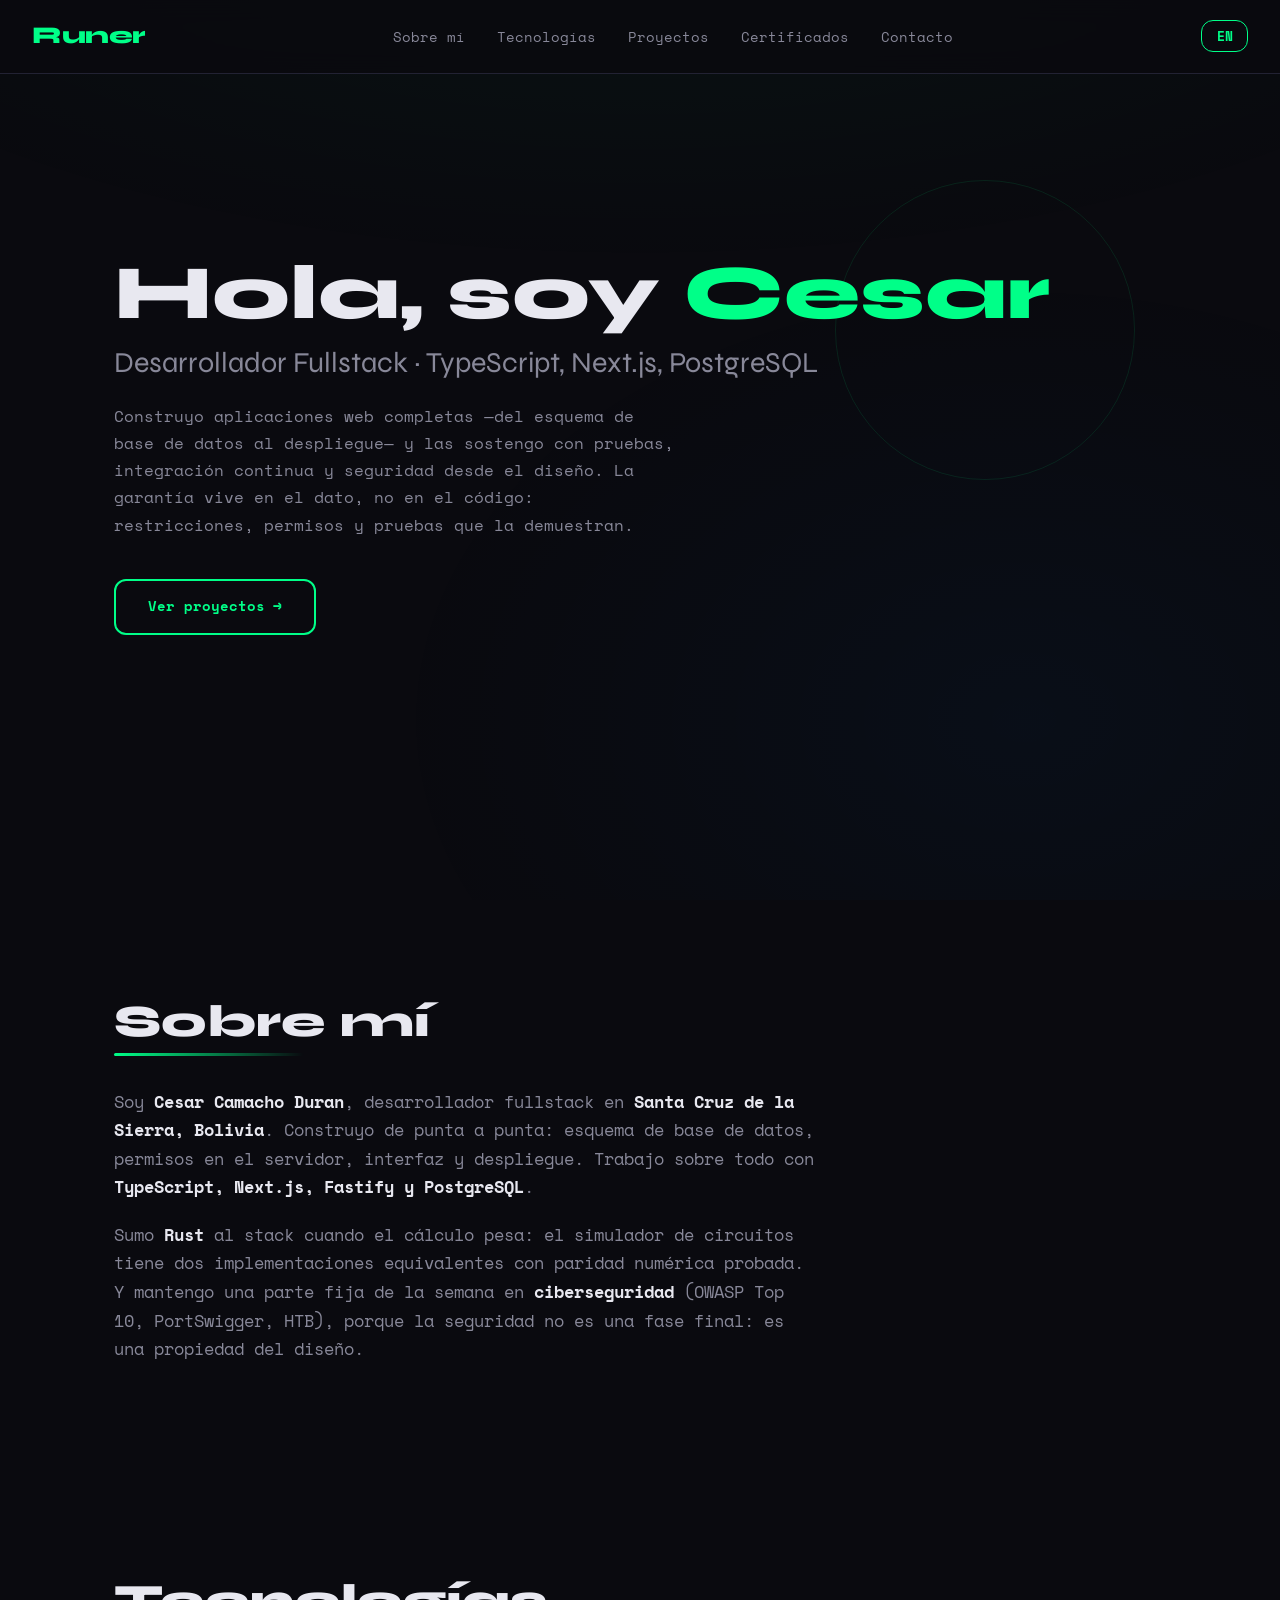
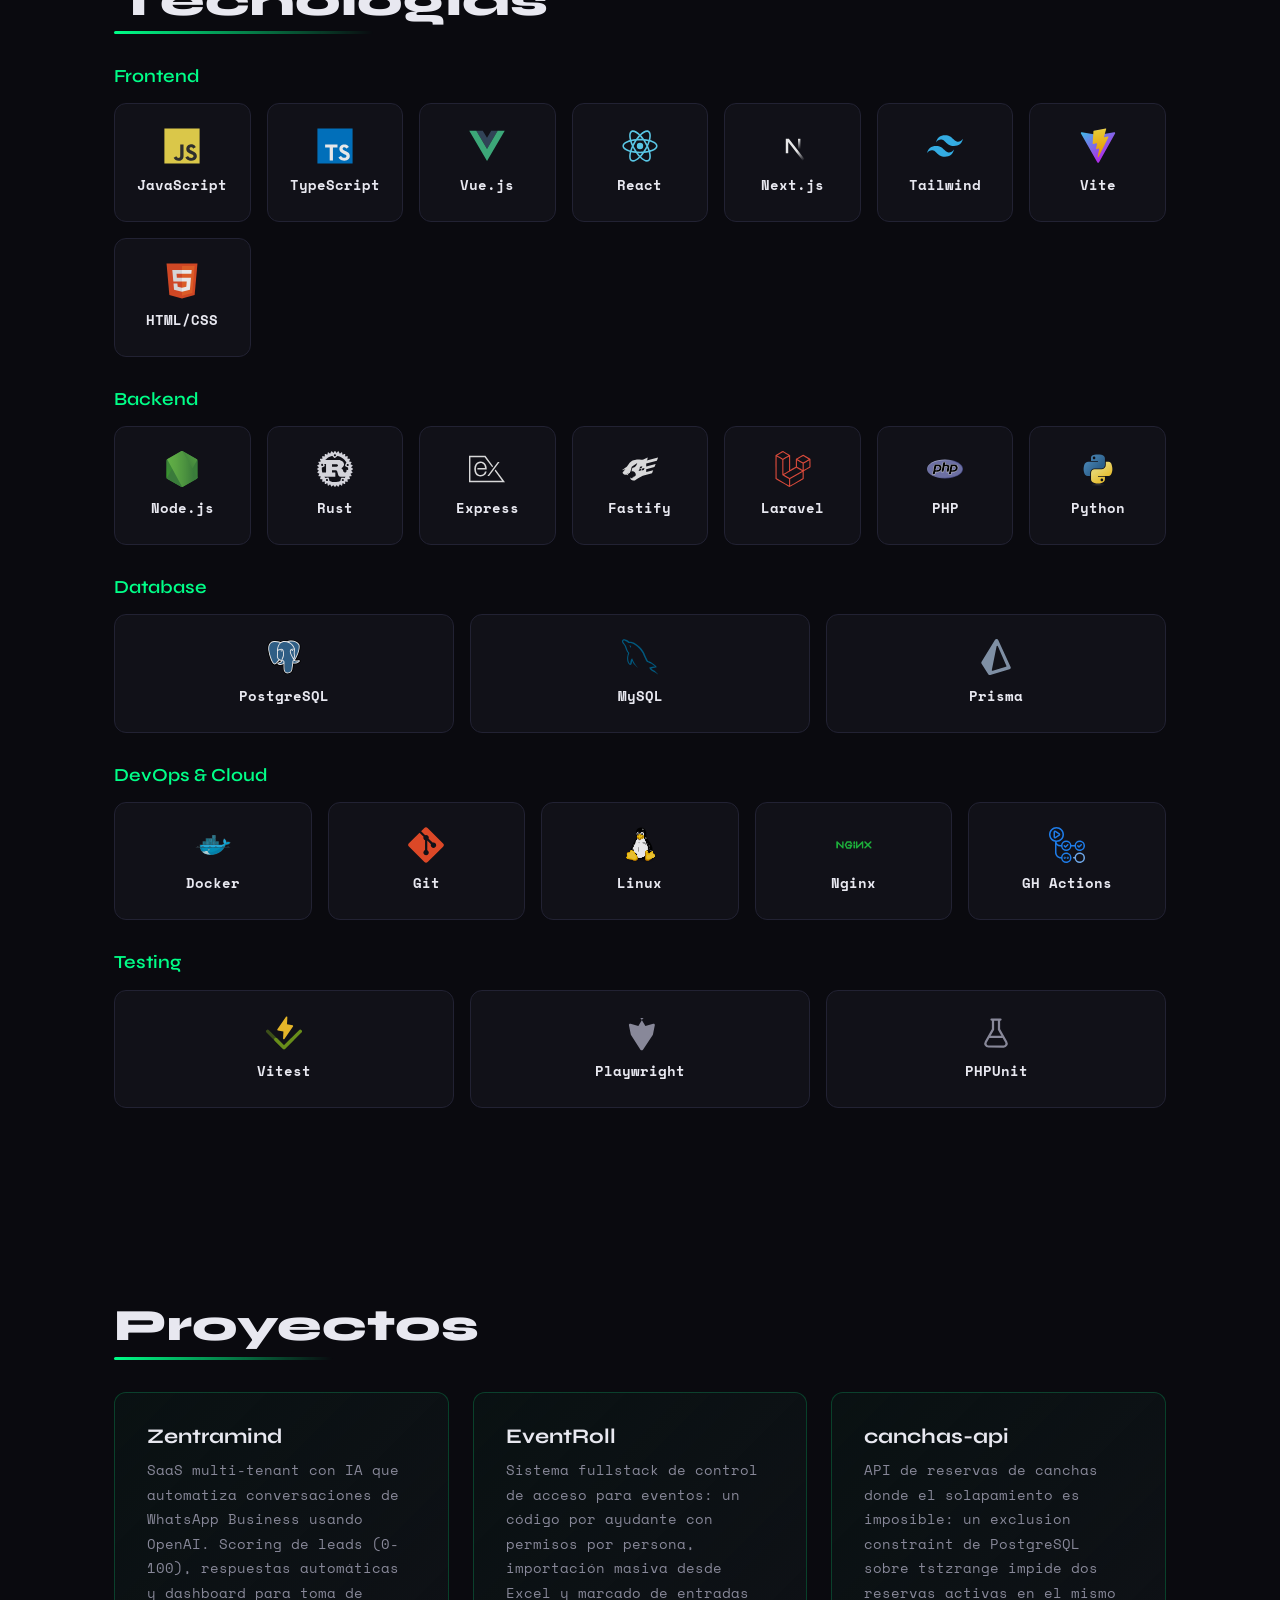
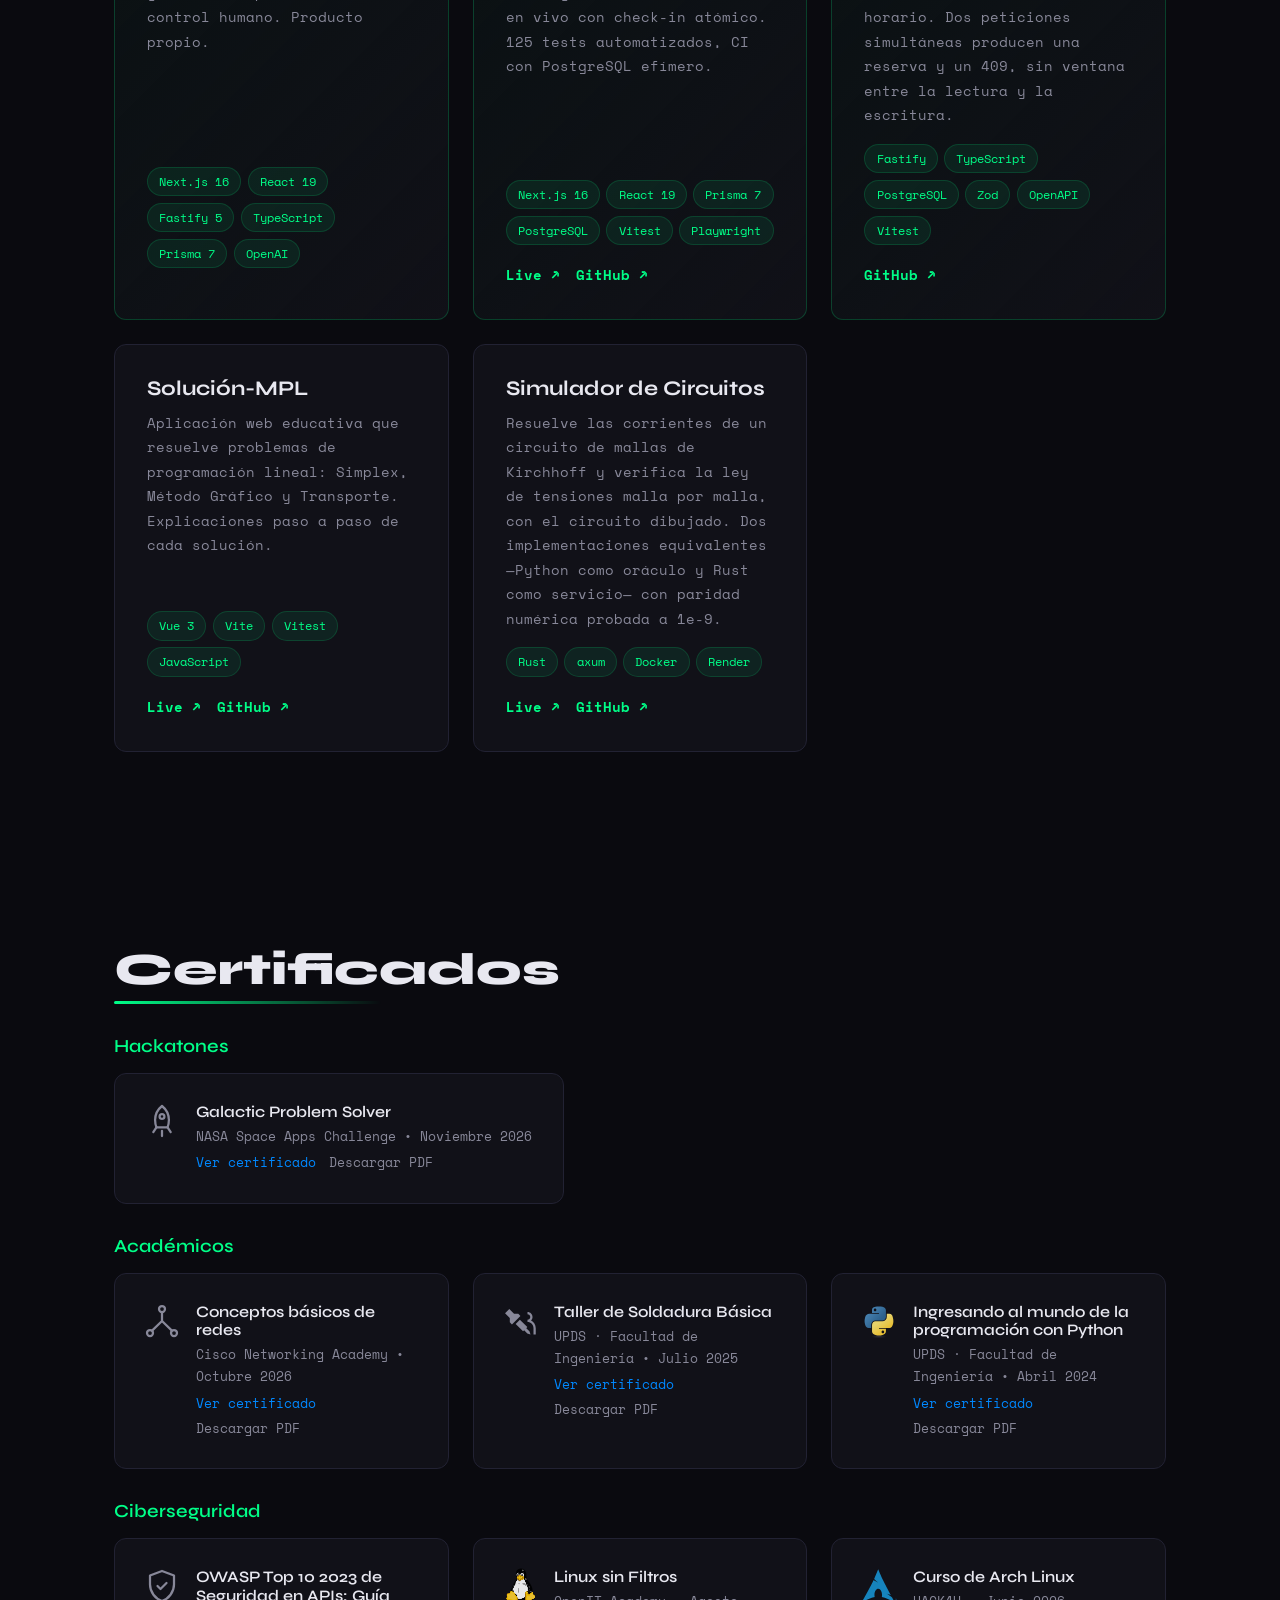
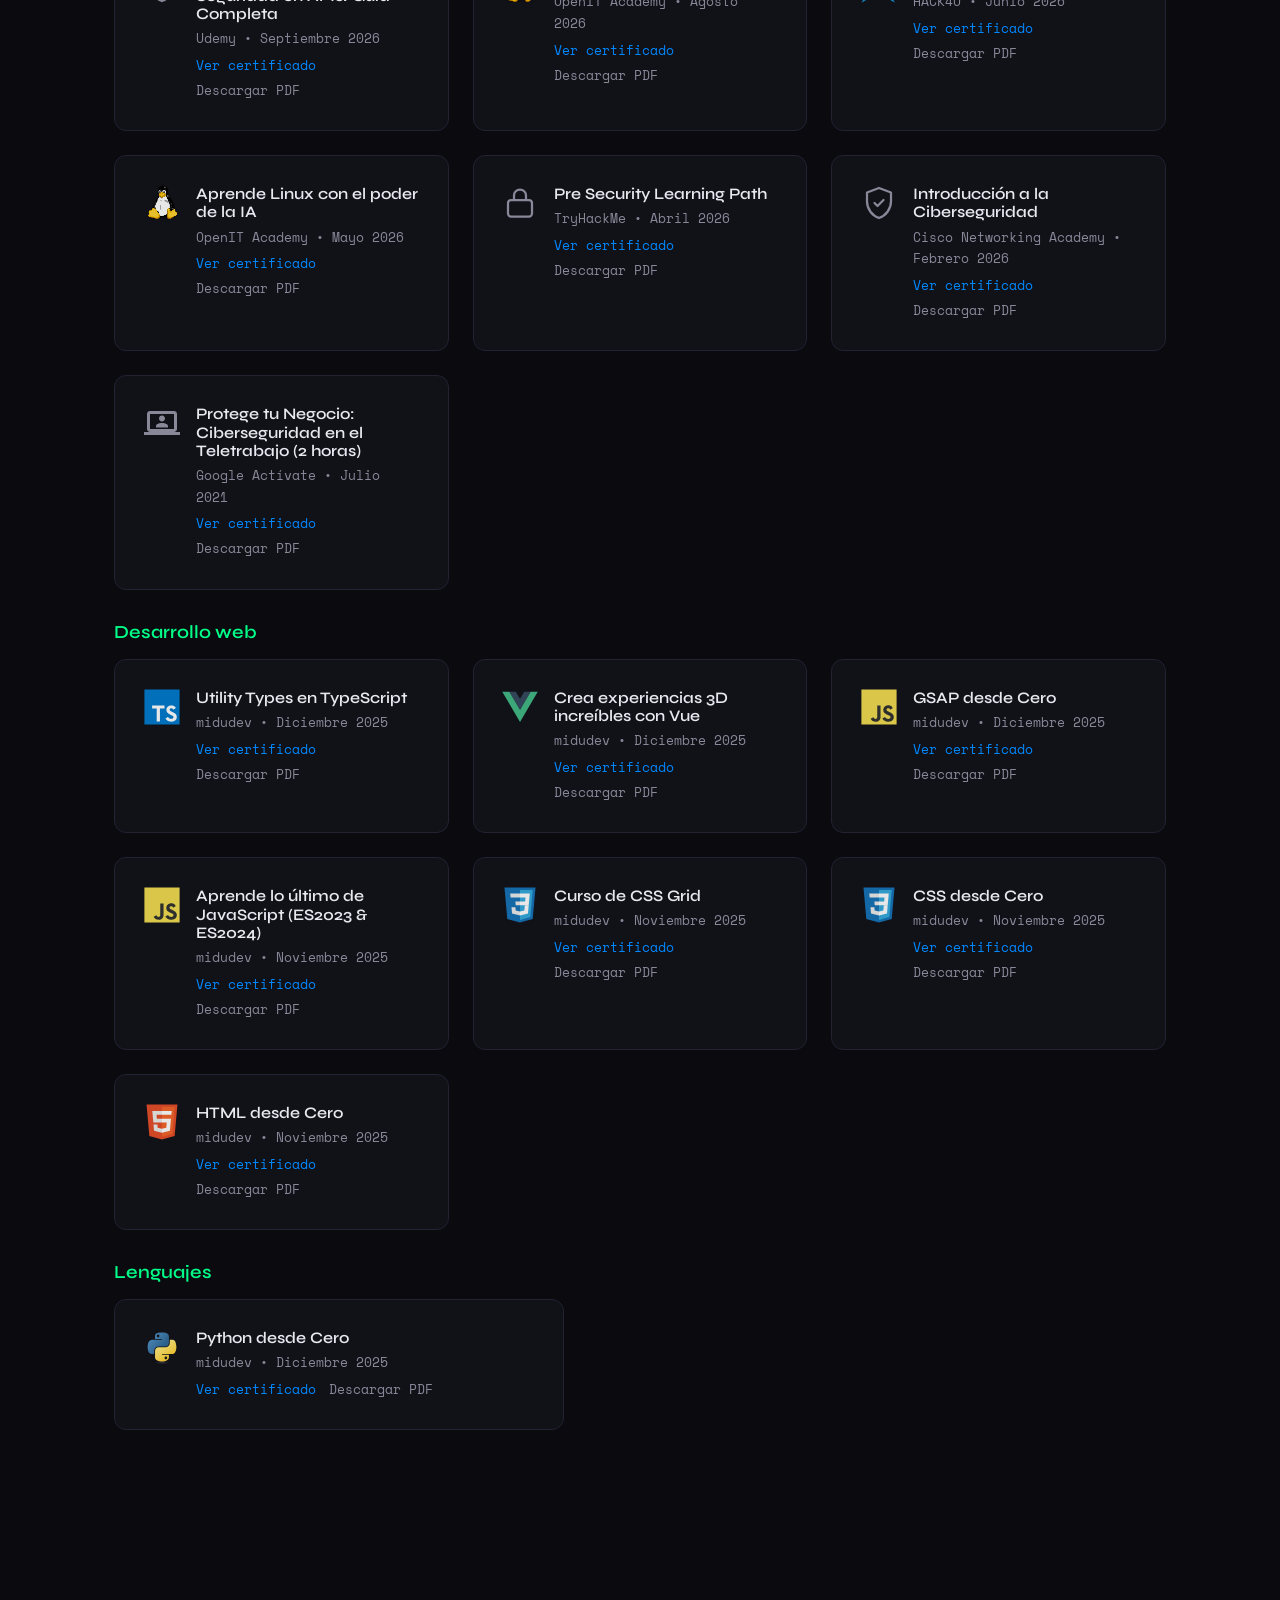
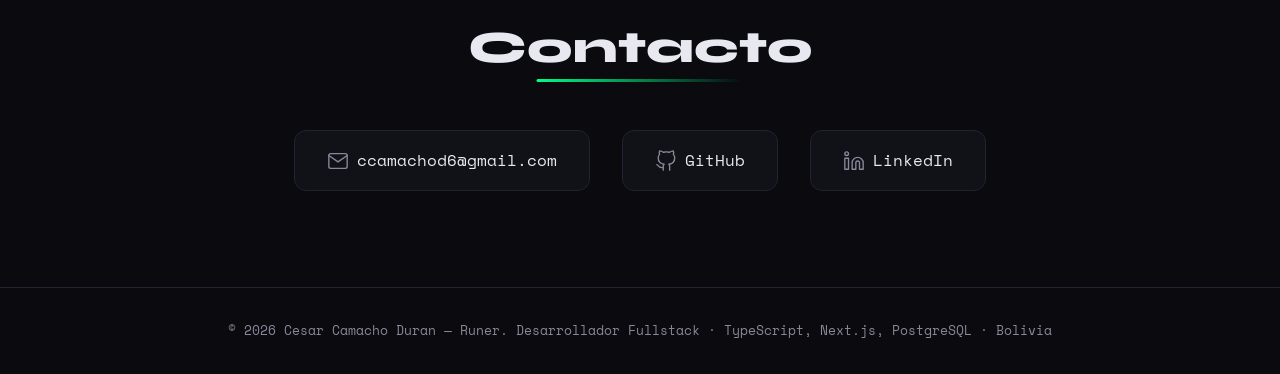
==== index.html @ 5d810c7f "feat(certificates): offer the PDF download next to the image view A recruiter or an application form" ====
<!doctype html>
<html lang="es" class="no-js">
    <head>
        <meta charset="UTF-8" />
        <meta name="viewport" content="width=device-width, initial-scale=1.0" />
        <title data-es="Cesar Camacho Duran | Desarrollador Fullstack" data-en="Cesar Camacho Duran | Fullstack Developer">Cesar Camacho Duran | Desarrollador Fullstack</title>
        <meta name="description" data-es-content="Cesar Camacho Duran (Runer) — desarrollador fullstack en Santa Cruz de la Sierra, Bolivia. TypeScript, Next.js, Fastify y PostgreSQL. Aplicaciones con garantías en la base de datos, pruebas y CI." data-en-content="Cesar Camacho Duran (Runer) — fullstack developer in Santa Cruz de la Sierra, Bolivia. TypeScript, Next.js, Fastify and PostgreSQL. Applications with guarantees in the database, tests and CI." content="Cesar Camacho Duran (Runer) — desarrollador fullstack en Santa Cruz de la Sierra, Bolivia. TypeScript, Next.js, Fastify y PostgreSQL. Aplicaciones con garantías en la base de datos, pruebas y CI." />
        <meta name="color-scheme" content="dark" />
        <!-- Open Graph -->
        <meta property="og:title" data-es-content="Cesar Camacho Duran | Desarrollador Fullstack" data-en-content="Cesar Camacho Duran | Fullstack Developer" content="Cesar Camacho Duran | Desarrollador Fullstack" />
        <meta property="og:description" data-es-content="Desarrollador fullstack en Bolivia. TypeScript, Next.js, Fastify, PostgreSQL. Garantías en la base de datos, pruebas y CI. Aplicaciones que se sostienen en el dato, no en promesas." data-en-content="Fullstack developer in Bolivia. TypeScript, Next.js, Fastify, PostgreSQL. Guarantees in the database, tests and CI. Applications that stand on the data, not on promises." content="Desarrollador fullstack en Bolivia. TypeScript, Next.js, Fastify, PostgreSQL. Garantías en la base de datos, pruebas y CI. Aplicaciones que se sostienen en el dato, no en promesas." />
        <meta property="og:type" content="website" />
        <meta property="og:url" content="https://runer0101.github.io" />
        <meta property="og:site_name" content="Cesar Camacho Duran — Portafolio" />
        <meta property="og:image" content="https://runer0101.github.io/og-image.png" />
        <meta property="og:image:width" content="1200" />
        <meta property="og:image:height" content="630" />
        <meta property="og:image:alt" content="Cesar Camacho Duran — Fullstack Developer, TypeScript, Next.js, PostgreSQL" />
        <meta property="og:locale" content="es_BO" />
        <meta property="og:locale:alternate" content="en_US" />
        <!-- Twitter -->
        <meta name="twitter:card" content="summary_large_image" />
        <meta name="twitter:image" content="https://runer0101.github.io/og-image.png" />
        <meta name="twitter:image:alt" content="Cesar Camacho Duran — Fullstack Developer" />
        <meta name="twitter:title" data-es-content="Cesar Camacho Duran | Desarrollador Fullstack" data-en-content="Cesar Camacho Duran | Fullstack Developer" content="Cesar Camacho Duran | Desarrollador Fullstack" />
        <meta name="twitter:description" data-es-content="Desarrollador fullstack en Bolivia. TypeScript, Next.js, Fastify, PostgreSQL. Garantías en la base de datos, pruebas y CI." data-en-content="Fullstack developer in Bolivia. TypeScript, Next.js, Fastify, PostgreSQL. Guarantees in the database, tests and CI." content="Desarrollador fullstack en Bolivia. TypeScript, Next.js, Fastify, PostgreSQL. Garantías en la base de datos, pruebas y CI." />
        <!-- Canonical -->
        <link rel="canonical" href="https://runer0101.github.io" />
        <script type="application/ld+json">
            {
                "@context": "https://schema.org",
                "@type": "Person",
                "name": "Cesar Camacho Duran",
                "alternateName": "Runer",
                "url": "https://runer0101.github.io",
                "image": "https://runer0101.github.io/og-image.png",
                "jobTitle": "Fullstack Developer",
                "email": "mailto:ccamachod6@gmail.com",
                "address": {
                    "@type": "PostalAddress",
                    "addressLocality": "Santa Cruz de la Sierra",
                    "addressCountry": "BO"
                },
                "knowsAbout": ["TypeScript", "Next.js", "Fastify", "PostgreSQL", "Rust"],
                "sameAs": [
                    "https://github.com/runer0101",
                    "https://www.linkedin.com/in/cesar-camacho-duran-305579362/"
                ]
            }
        </script>
        <!-- Favicon -->
        <link rel="icon" href="data:image/svg+xml,<svg xmlns='http://www.w3.org/2000/svg' viewBox='0 0 100 100'><rect width='100' height='100' rx='20' fill='%230a0a0f'/><text x='50' y='72' font-family='system-ui,sans-serif' font-size='70' font-weight='800' fill='%2300ff88' text-anchor='middle'>R</text></svg>" />
        <!-- Preconnect -->
        <link rel="preconnect" href="https://fonts.googleapis.com" />
        <link rel="preconnect" href="https://fonts.gstatic.com" crossorigin />
        <link rel="stylesheet" href="https://fonts.googleapis.com/css2?family=Space+Mono:wght@400;700&family=Syne:wght@400;600;800&display=swap" />
        <link rel="stylesheet" href="css/style.css" />
    </head>
    <body>
        <a href="#hero" class="skip-link" data-es="Saltar al contenido" data-en="Skip to content">Saltar al contenido</a>
        <nav>
            <span class="logo">Runer</span>
            <ul id="navLinks">
                <li><a href="#about" data-section="about" data-es="Sobre mí" data-en="About">Sobre mí</a></li>
                <li><a href="#skills" data-section="skills" data-es="Tecnologías" data-en="Skills">Tecnologías</a></li>
                <li><a href="#projects" data-section="projects" data-es="Proyectos" data-en="Projects">Proyectos</a></li>
                <li><a href="#certificates" data-section="certificates" data-es="Certificados" data-en="Certificates">Certificados</a></li>
                <li><a href="#contact" data-section="contact" data-es="Contacto" data-en="Contact">Contacto</a></li>
            </ul>
            <button id="langBtn" aria-label="Cambiar idioma a inglés">EN</button>
            <button id="menuToggle" aria-label="Abrir menú" aria-expanded="false" aria-controls="navLinks">
                <span></span>
                <span></span>
                <span></span>
            </button>
        </nav>

        <section id="hero" tabindex="-1">
            <h1 data-es='Hola, soy <span class="name">Cesar</span>' data-en='Hi, I&apos;m <span class="name">Cesar</span>'>
                Hola, soy <span class="name">Cesar</span>
            </h1>
            <h2 data-es="Desarrollador Fullstack · TypeScript, Next.js, PostgreSQL" data-en="Fullstack Developer · TypeScript, Next.js, PostgreSQL">
                Desarrollador Fullstack · TypeScript, Next.js, PostgreSQL
            </h2>
            <p class="tagline" data-es="Construyo aplicaciones web completas —del esquema de base de datos al despliegue— y las sostengo con pruebas, integración continua y seguridad desde el diseño. La garantía vive en el dato, no en el código: restricciones, permisos y pruebas que la demuestran." data-en="I build complete web applications —from database schema to deployment— and back them with tests, CI and security by design. The guarantee lives in the data, not in the code: constraints, permissions and the tests that prove them.">
                Construyo aplicaciones web completas —del esquema de base de datos al despliegue— y las sostengo con pruebas, integración continua y seguridad desde el diseño. La garantía vive en el dato, no en el código: restricciones, permisos y pruebas que la demuestran.
            </p>
            <a href="#projects" class="btn" data-es='Ver proyectos <span class="arrow">→</span>' data-en='View projects <span class="arrow">→</span>'>
                Ver proyectos <span class="arrow">→</span>
            </a>
        </section>

        <section id="about" class="reveal">
            <h2 data-es="Sobre mí" data-en="About me">Sobre mí</h2>
            <div class="about-content">
                <p data-es="Soy <strong>Cesar Camacho Duran</strong>, desarrollador fullstack en <strong>Santa Cruz de la Sierra, Bolivia</strong>. Construyo de punta a punta: esquema de base de datos, permisos en el servidor, interfaz y despliegue. Trabajo sobre todo con <strong>TypeScript, Next.js, Fastify y PostgreSQL</strong>." data-en="I'm <strong>Cesar Camacho Duran</strong>, a fullstack developer based in <strong>Santa Cruz de la Sierra, Bolivia</strong>. I build end to end: database schema, server-side permissions, interface and deployment. I work mostly with <strong>TypeScript, Next.js, Fastify and PostgreSQL</strong>.">
                    Soy <strong>Cesar Camacho Duran</strong>, desarrollador fullstack en <strong>Santa Cruz de la Sierra, Bolivia</strong>. Construyo de punta a punta: esquema de base de datos, permisos en el servidor, interfaz y despliegue. Trabajo sobre todo con <strong>TypeScript, Next.js, Fastify y PostgreSQL</strong>.
                </p>
                <p data-es="Sumo <strong>Rust</strong> al stack cuando el cálculo pesa: el simulador de circuitos tiene dos implementaciones equivalentes con paridad numérica probada. Y mantengo una parte fija de la semana en <strong>ciberseguridad</strong> (OWASP Top 10, PortSwigger, HTB), porque la seguridad no es una fase final: es una propiedad del diseño." data-en="I add <strong>Rust</strong> when computation matters: the circuit simulator ships two equivalent implementations with proven numerical parity. And a fixed part of my week goes to <strong>cybersecurity</strong> (OWASP Top 10, PortSwigger, HTB), because security is not a final phase: it is a property of the design.">
                    Sumo <strong>Rust</strong> al stack cuando el cálculo pesa: el simulador de circuitos tiene dos implementaciones equivalentes con paridad numérica probada. Y mantengo una parte fija de la semana en <strong>ciberseguridad</strong> (OWASP Top 10, PortSwigger, HTB), porque la seguridad no es una fase final: es una propiedad del diseño.
                </p>
            </div>
        </section>

        <section id="skills" class="reveal">
            <h2 data-es="Tecnologías" data-en="Technology">Tecnologías</h2>

            <h3 class="certs-category" data-es="Frontend" data-en="Frontend">Frontend</h3>
            <div class="skills-grid reveal-children">
                <div class="skill-card"><div class="skill-icon"><img src="icons/javascript.svg" alt="JS" loading="lazy"></div><div class="skill-name">JavaScript</div></div>
                <div class="skill-card"><div class="skill-icon"><img src="icons/typescript.svg" alt="TS" loading="lazy"></div><div class="skill-name">TypeScript</div></div>
                <div class="skill-card"><div class="skill-icon"><img src="icons/vuejs.svg" alt="Vue" loading="lazy"></div><div class="skill-name">Vue.js</div></div>
                <div class="skill-card"><div class="skill-icon"><img src="icons/react.svg" alt="React" loading="lazy"></div><div class="skill-name">React</div></div>
                <div class="skill-card"><div class="skill-icon"><img src="icons/nextjs.svg" alt="Next" loading="lazy"></div><div class="skill-name">Next.js</div></div>
                <div class="skill-card"><div class="skill-icon"><img src="icons/tailwindcss.svg" alt="TW" loading="lazy"></div><div class="skill-name">Tailwind</div></div>
                <div class="skill-card"><div class="skill-icon"><img src="icons/vitejs.svg" alt="Vite" loading="lazy"></div><div class="skill-name">Vite</div></div>
                <div class="skill-card"><div class="skill-icon"><img src="icons/html5.svg" alt="HTML" loading="lazy"></div><div class="skill-name">HTML/CSS</div></div>
            </div>

            <h3 class="certs-category" data-es="Backend" data-en="Backend">Backend</h3>
            <div class="skills-grid reveal-children">
                <div class="skill-card"><div class="skill-icon"><img src="icons/nodejs.svg" alt="Node" loading="lazy"></div><div class="skill-name">Node.js</div></div>
                <div class="skill-card"><div class="skill-icon"><img src="icons/rust.svg" alt="Rust" loading="lazy"></div><div class="skill-name">Rust</div></div>
                <div class="skill-card"><div class="skill-icon"><img src="icons/express.svg" alt="Express" loading="lazy"></div><div class="skill-name">Express</div></div>
                <div class="skill-card"><div class="skill-icon"><img src="icons/fastify.svg" alt="Fastify" loading="lazy"></div><div class="skill-name">Fastify</div></div>
                <div class="skill-card"><div class="skill-icon"><img src="icons/laravel.svg" alt="Laravel" loading="lazy"></div><div class="skill-name">Laravel</div></div>
                <div class="skill-card"><div class="skill-icon"><img src="icons/php.svg" alt="PHP" loading="lazy"></div><div class="skill-name">PHP</div></div>
                <div class="skill-card"><div class="skill-icon"><img src="icons/python.svg" alt="Python" loading="lazy"></div><div class="skill-name">Python</div></div>
            </div>

            <h3 class="certs-category">Database</h3>
            <div class="skills-grid reveal-children">
                <div class="skill-card"><div class="skill-icon"><img src="icons/postgresql.svg" alt="PG" loading="lazy"></div><div class="skill-name">PostgreSQL</div></div>
                <div class="skill-card"><div class="skill-icon"><img src="icons/mysql.svg" alt="MySQL" loading="lazy"></div><div class="skill-name">MySQL</div></div>
                <div class="skill-card"><div class="skill-icon"><img src="icons/prisma.svg" alt="Prisma" loading="lazy"></div><div class="skill-name">Prisma</div></div>
            </div>

            <h3 class="certs-category">DevOps &amp; Cloud</h3>
            <div class="skills-grid reveal-children">
                <div class="skill-card"><div class="skill-icon"><img src="icons/docker.svg" alt="Docker" loading="lazy"></div><div class="skill-name">Docker</div></div>
                <div class="skill-card"><div class="skill-icon"><img src="icons/git.svg" alt="Git" loading="lazy"></div><div class="skill-name">Git</div></div>
                <div class="skill-card"><div class="skill-icon"><img src="icons/linux.svg" alt="Linux" loading="lazy"></div><div class="skill-name">Linux</div></div>
                <div class="skill-card"><div class="skill-icon"><img src="icons/nginx.svg" alt="Nginx" loading="lazy"></div><div class="skill-name">Nginx</div></div>
                <div class="skill-card"><div class="skill-icon"><img src="icons/githubactions.svg" alt="GHA" loading="lazy"></div><div class="skill-name">GH Actions</div></div>
            </div>

            <h3 class="certs-category">Testing</h3>
            <div class="skills-grid reveal-children">
                <div class="skill-card"><div class="skill-icon"><img src="icons/vitest.svg" alt="Vitest" loading="lazy"></div><div class="skill-name">Vitest</div></div>
                <div class="skill-card"><div class="skill-icon"><svg viewBox="0 0 24 24" fill="currentColor" width="32" height="32"><path d="M11.9 2c.3 0 .6.2.8.5l2.9 4.9 5.2-1.6c.6-.2 1.2.3 1.1.9l-1.3 6.5-6.6 9.9c-.4.6-1.3.6-1.7 0L5.9 13.2 4.6 6.7c-.1-.6.5-1.1 1.1-.9l5.2 1.6 2.9-4.9c.2-.3.5-.5.8-.5z"/></svg></div><div class="skill-name">Playwright</div></div>
                <div class="skill-card"><div class="skill-icon"><svg viewBox="0 0 24 24" fill="none" stroke="currentColor" stroke-width="1.5" stroke-linecap="round" stroke-linejoin="round" width="32" height="32"><path d="M9 3h6M10 3v6.6L5.2 18a2 2 0 0 0 1.7 3h10.2a2 2 0 0 0 1.7-3L14 9.6V3"/><path d="M7.5 14.5h9"/></svg></div><div class="skill-name">PHPUnit</div></div>
            </div>
        </section>

        <section id="projects" class="reveal">
            <h2 data-es="Proyectos" data-en="Projects">Proyectos</h2>
            <div class="projects-grid reveal-children">
                <div class="project-card project-card--featured">
                    <h3>Zentramind</h3>
                    <p class="project-desc" data-es="SaaS multi-tenant con IA que automatiza conversaciones de WhatsApp Business usando OpenAI. Scoring de leads (0-100), respuestas automáticas y dashboard para toma de control humano. Producto propio." data-en="Multi-tenant SaaS with AI that automates WhatsApp Business conversations using OpenAI. Lead scoring (0-100), auto-replies, and dashboard for human takeover. Own product.">
                        SaaS multi-tenant con IA que automatiza conversaciones de WhatsApp Business usando OpenAI. Scoring de leads (0-100), respuestas automáticas y dashboard para toma de control humano. Producto propio.
                    </p>
                    <div class="project-tech">
                        <span>Next.js 16</span>
                        <span>React 19</span>
                        <span>Fastify 5</span>
                        <span>TypeScript</span>
                        <span>Prisma 7</span>
                        <span>OpenAI</span>
                    </div>
                </div>

                <div class="project-card project-card--featured">
                    <h3>EventRoll</h3>
                    <p class="project-desc" data-es="Sistema fullstack de control de acceso para eventos: un código por ayudante con permisos por persona, importación masiva desde Excel y marcado de entradas en vivo con check-in atómico. 125 tests automatizados, CI con PostgreSQL efímero." data-en="Fullstack access-control system for events: one code per helper with per-person permissions, bulk Excel import, and live entry marking with atomic check-in. 125 automated tests, CI against an ephemeral PostgreSQL.">
                        Sistema fullstack de control de acceso para eventos: un código por ayudante con permisos por persona, importación masiva desde Excel y marcado de entradas en vivo con check-in atómico. 125 tests automatizados, CI con PostgreSQL efímero.
                    </p>
                    <div class="project-tech">
                        <span>Next.js 16</span>
                        <span>React 19</span>
                        <span>Prisma 7</span>
                        <span>PostgreSQL</span>
                        <span>Vitest</span>
                        <span>Playwright</span>
                    </div>
                    <div class="project-links">
                        <a href="https://event-roll.vercel.app" target="_blank" class="project-link" rel="noopener">
                            Live ↗
                        </a>
                        <a href="https://github.com/runer0101/EventRoll" target="_blank" class="project-link" rel="noopener">
                            GitHub ↗
                        </a>
                    </div>
                </div>

                <div class="project-card project-card--featured">
                    <h3>canchas-api</h3>
                    <p class="project-desc" data-es="API de reservas de canchas donde el solapamiento es imposible: un exclusion constraint de PostgreSQL sobre tstzrange impide dos reservas activas en el mismo horario. Dos peticiones simultáneas producen una reserva y un 409, sin ventana entre la lectura y la escritura." data-en="Court booking API where double-booking is impossible: a PostgreSQL exclusion constraint over tstzrange forbids two active reservations for the same slot. Two simultaneous requests yield one reservation and a 409, with no window between read and write.">
                        API de reservas de canchas donde el solapamiento es imposible: un exclusion constraint de PostgreSQL sobre tstzrange impide dos reservas activas en el mismo horario. Dos peticiones simultáneas producen una reserva y un 409, sin ventana entre la lectura y la escritura.
                    </p>
                    <div class="project-tech">
                        <span>Fastify</span>
                        <span>TypeScript</span>
                        <span>PostgreSQL</span>
                        <span>Zod</span>
                        <span>OpenAPI</span>
                        <span>Vitest</span>
                    </div>
                    <div class="project-links">
                        <a href="https://github.com/runer0101/canchas-api" target="_blank" class="project-link" rel="noopener">
                            GitHub ↗
                        </a>
                    </div>
                </div>

                <div class="project-card">
                    <h3>Solución-MPL</h3>
                    <p class="project-desc" data-es="Aplicación web educativa que resuelve problemas de programación lineal: Simplex, Método Gráfico y Transporte. Explicaciones paso a paso de cada solución." data-en="Educational web app that solves linear programming problems: Simplex, Graphical Method and Transportation. Step-by-step solution explanations.">
                        Aplicación web educativa que resuelve problemas de programación lineal: Simplex, Método Gráfico y Transporte. Explicaciones paso a paso de cada solución.
                    </p>
                    <div class="project-tech">
                        <span>Vue 3</span>
                        <span>Vite</span>
                        <span>Vitest</span>
                        <span>JavaScript</span>
                    </div>
                    <div class="project-links">
                        <a href="https://runer0101.github.io/Solucion-MPL/" target="_blank" class="project-link" rel="noopener">
                            Live ↗
                        </a>
                        <a href="https://github.com/runer0101/Solucion-MPL" target="_blank" class="project-link" rel="noopener">
                            GitHub ↗
                        </a>
                    </div>
                </div>

                <div class="project-card">
                    <h3 data-es="Simulador de Circuitos" data-en="Circuit Simulator">Simulador de Circuitos</h3>
                    <p class="project-desc" data-es="Resuelve las corrientes de un circuito de mallas de Kirchhoff y verifica la ley de tensiones malla por malla, con el circuito dibujado. Dos implementaciones equivalentes —Python como oráculo y Rust como servicio— con paridad numérica probada a 1e-9." data-en="Solves the mesh currents of a Kirchhoff circuit and verifies the voltage law mesh by mesh, with the circuit drawn. Two equivalent implementations —Python as oracle and Rust as service— with numerical parity proven to 1e-9.">
                        Resuelve las corrientes de un circuito de mallas de Kirchhoff y verifica la ley de tensiones malla por malla, con el circuito dibujado. Dos implementaciones equivalentes —Python como oráculo y Rust como servicio— con paridad numérica probada a 1e-9.
                    </p>
                    <div class="project-tech">
                        <span>Rust</span>
                        <span>axum</span>
                        <span>Docker</span>
                        <span>Render</span>
                    </div>
                    <div class="project-links">
                        <a href="https://simulador-circuitos-malla.onrender.com" target="_blank" class="project-link" rel="noopener">
                            Live ↗
                        </a>
                        <a href="https://github.com/runer0101/simulador-circuitos-malla" target="_blank" class="project-link" rel="noopener">
                            GitHub ↗
                        </a>
                    </div>
                </div>
            </div>
        </section>

        <section id="certificates" class="reveal">
            <h2 data-es="Certificados" data-en="Certificates">Certificados</h2>

            <h3 class="certs-category" data-es="Hackatones" data-en="Hackathons">Hackatones</h3>
            <div class="certificates-grid reveal-children">
                <div class="certificate-card">
                    <div class="cert-icon"><svg viewBox="0 0 24 24" fill="none" stroke="currentColor" stroke-width="1.5" stroke-linecap="round" stroke-linejoin="round" width="36" height="36"><path d="M12 2c3 2.4 4.6 5.9 4.6 9.4 0 1.7-.3 3.3-.9 4.8H8.3c-.6-1.5-.9-3.1-.9-4.8C7.4 7.9 9 4.4 12 2z"/><circle cx="12" cy="9" r="1.6"/><path d="M8.3 16.2L6.2 19.4M15.7 16.2l2.1 3.2M12 18.5V22"/></svg></div>
                    <div class="cert-info">
                        <h4>Galactic Problem Solver</h4>
                        <p data-es="NASA Space Apps Challenge • Noviembre 2026" data-en="NASA Space Apps Challenge • November 2026">NASA Space Apps Challenge • Noviembre 2026</p>
                        <div class="cert-actions">
                            <a class="cert-link" href="certificates/nasa-space-apps-challenge-2026.png" target="_blank" rel="noopener" data-es="Ver certificado" data-en="View certificate">Ver certificado</a>
                            <a class="cert-link cert-link--pdf" href="certificates/nasa-space-apps-challenge-2026.pdf" download data-es="Descargar PDF" data-en="Download PDF">Descargar PDF</a>
                        </div>
                    </div>
                </div>
            </div>

            <h3 class="certs-category" data-es="Académicos" data-en="Academic">Académicos</h3>
            <div class="certificates-grid reveal-children">
                <div class="certificate-card">
                    <div class="cert-icon"><svg viewBox="0 0 24 24" fill="none" stroke="currentColor" stroke-width="1.5" stroke-linecap="round" stroke-linejoin="round" width="36" height="36"><circle cx="12" cy="4" r="2"/><circle cx="4" cy="20" r="2"/><circle cx="20" cy="20" r="2"/><path d="M12 6v6M12 12l-6.6 6.4M12 12l6.6 6.4"/></svg></div>
                    <div class="cert-info">
                        <h4 data-es="Conceptos básicos de redes" data-en="Networking Basics">Conceptos básicos de redes</h4>
                        <p data-es="Cisco Networking Academy • Octubre 2026" data-en="Cisco Networking Academy • October 2026">Cisco Networking Academy • Octubre 2026</p>
                        <div class="cert-actions">
                            <a class="cert-link" href="certificates/conceptos-basicos-redes-cisco.png" target="_blank" rel="noopener" data-es="Ver certificado" data-en="View certificate">Ver certificado</a>
                            <a class="cert-link cert-link--pdf" href="certificates/conceptos-basicos-redes-cisco.pdf" download data-es="Descargar PDF" data-en="Download PDF">Descargar PDF</a>
                        </div>
                    </div>
                </div>
                <div class="certificate-card">
                    <div class="cert-icon"><svg viewBox="0 0 24 24" fill="currentColor" width="36" height="36"><path d="M4.86 4.03L2.03 6.86L5.21 10.04V12.87L6.63 14.28L12.28 8.63L10.87 7.21H8.04L4.86 4.03M17 6V7.5C18 7.5 18.85 8.33 18.85 9.35C18.85 10.37 18 11.2 17 11.2V12.7C19.24 12.7 21 14.53 21 16.77V21H22.5V16.76C22.5 14.54 21.22 12.62 19.35 11.73C19.97 11.12 20.35 10.28 20.35 9.35C20.35 7.5 18.85 6 17 6M11.93 11.1L9.1 13.93L14.05 18.88L14.76 18.17L16.88 20.29L19 21L18.29 18.88L16.17 16.76L16.88 16.05L11.93 11.1Z"/></svg></div>
                    <div class="cert-info">
                        <h4 data-es="Taller de Soldadura Básica" data-en="Basic Welding Workshop">Taller de Soldadura Básica</h4>
                        <p data-es="UPDS · Facultad de Ingeniería • Julio 2025" data-en="UPDS · School of Engineering • July 2025">UPDS · Facultad de Ingeniería • Julio 2025</p>
                        <div class="cert-actions">
                            <a class="cert-link" href="certificates/soldadura-basica-upds.png" target="_blank" rel="noopener" data-es="Ver certificado" data-en="View certificate">Ver certificado</a>
                            <a class="cert-link cert-link--pdf" href="certificates/soldadura-basica-upds.pdf" download data-es="Descargar PDF" data-en="Download PDF">Descargar PDF</a>
                        </div>
                    </div>
                </div>
                <div class="certificate-card">
                    <div class="cert-icon"><img src="icons/python.svg" alt="Python" loading="lazy" width="36" height="36"></div>
                    <div class="cert-info">
                        <h4 data-es="Ingresando al mundo de la programación con Python" data-en="Entering the World of Python Programming">Ingresando al mundo de la programación con Python</h4>
                        <p data-es="UPDS · Facultad de Ingeniería • Abril 2024" data-en="UPDS · School of Engineering • April 2024">UPDS · Facultad de Ingeniería • Abril 2024</p>
                        <div class="cert-actions">
                            <a class="cert-link" href="certificates/programacion-python-upds.png" target="_blank" rel="noopener" data-es="Ver certificado" data-en="View certificate">Ver certificado</a>
                            <a class="cert-link cert-link--pdf" href="certificates/programacion-python-upds.pdf" download data-es="Descargar PDF" data-en="Download PDF">Descargar PDF</a>
                        </div>
                    </div>
                </div>
            </div>

            <h3 class="certs-category" data-es="Ciberseguridad" data-en="Cybersecurity">Ciberseguridad</h3>
            <div class="certificates-grid reveal-children">
                <div class="certificate-card">
                    <div class="cert-icon"><svg viewBox="0 0 24 24" fill="none" stroke="currentColor" stroke-width="1.5" stroke-linecap="round" stroke-linejoin="round" width="36" height="36"><path d="M12 2L4 5v6c0 5 3.5 9.5 8 11 4.5-1.5 8-6 8-11V5l-8-3z"/><path d="M9 12l2 2 4-4"/></svg></div>
                    <div class="cert-info">
                        <h4 data-es="OWASP Top 10 2023 de Seguridad en APIs: Guía Completa" data-en="OWASP Top 10 2023 on API Security: Complete Guide">OWASP Top 10 2023 de Seguridad en APIs: Guía Completa</h4>
                        <p data-es="Udemy • Septiembre 2026" data-en="Udemy • September 2026">Udemy • Septiembre 2026</p>
                        <div class="cert-actions">
                            <a class="cert-link" href="certificates/owasp-top-10-apis-udemy.png" target="_blank" rel="noopener" data-es="Ver certificado" data-en="View certificate">Ver certificado</a>
                            <a class="cert-link cert-link--pdf" href="certificates/owasp-top-10-apis-udemy.pdf" download data-es="Descargar PDF" data-en="Download PDF">Descargar PDF</a>
                        </div>
                    </div>
                </div>
                <div class="certificate-card">
                    <div class="cert-icon"><img src="icons/linux.svg" alt="Linux" loading="lazy" width="36" height="36"></div>
                    <div class="cert-info">
                        <h4 data-es="Linux sin Filtros" data-en="Linux Without Filters">Linux sin Filtros</h4>
                        <p data-es="OpenIT Academy • Agosto 2026" data-en="OpenIT Academy • August 2026">OpenIT Academy • Agosto 2026</p>
                        <div class="cert-actions">
                            <a class="cert-link" href="certificates/linux-sin-filtros-openit.png" target="_blank" rel="noopener" data-es="Ver certificado" data-en="View certificate">Ver certificado</a>
                            <a class="cert-link cert-link--pdf" href="certificates/linux-sin-filtros-openit.pdf" download data-es="Descargar PDF" data-en="Download PDF">Descargar PDF</a>
                        </div>
                    </div>
                </div>
                <div class="certificate-card">
                    <div class="cert-icon"><img src="icons/archlinux.svg" alt="Arch Linux" loading="lazy" width="36" height="36"></div>
                    <div class="cert-info">
                        <h4 data-es="Curso de Arch Linux" data-en="Arch Linux Course">Curso de Arch Linux</h4>
                        <p data-es="HACK4U • Junio 2026" data-en="HACK4U • June 2026">HACK4U • Junio 2026</p>
                        <div class="cert-actions">
                            <a class="cert-link" href="certificates/arch-linux-hack4u.jpg" target="_blank" rel="noopener" data-es="Ver certificado" data-en="View certificate">Ver certificado</a>
                            <a class="cert-link cert-link--pdf" href="certificates/arch-linux-hack4u.pdf" download data-es="Descargar PDF" data-en="Download PDF">Descargar PDF</a>
                        </div>
                    </div>
                </div>
                <div class="certificate-card">
                    <div class="cert-icon"><img src="icons/linux.svg" alt="Linux" loading="lazy" width="36" height="36"></div>
                    <div class="cert-info">
                        <h4 data-es="Aprende Linux con el poder de la IA" data-en="Learn Linux with the Power of AI">Aprende Linux con el poder de la IA</h4>
                        <p data-es="OpenIT Academy • Mayo 2026" data-en="OpenIT Academy • May 2026">OpenIT Academy • Mayo 2026</p>
                        <div class="cert-actions">
                            <a class="cert-link" href="certificates/linux-con-ia-openit.png" target="_blank" rel="noopener" data-es="Ver certificado" data-en="View certificate">Ver certificado</a>
                            <a class="cert-link cert-link--pdf" href="certificates/linux-con-ia-openit.pdf" download data-es="Descargar PDF" data-en="Download PDF">Descargar PDF</a>
                        </div>
                    </div>
                </div>
                <div class="certificate-card">
                    <div class="cert-icon"><svg viewBox="0 0 24 24" fill="none" stroke="currentColor" stroke-width="1.5" stroke-linecap="round" stroke-linejoin="round" width="36" height="36"><rect x="4" y="10" width="16" height="11" rx="2"/><path d="M8 10V7a4 4 0 0 1 8 0v3"/></svg></div>
                    <div class="cert-info">
                        <h4>Pre Security Learning Path</h4>
                        <p data-es="TryHackMe • Abril 2026" data-en="TryHackMe • April 2026">TryHackMe • Abril 2026</p>
                        <div class="cert-actions">
                            <a class="cert-link" href="certificates/tryhackme-pre-security.png" target="_blank" rel="noopener" data-es="Ver certificado" data-en="View certificate">Ver certificado</a>
                            <a class="cert-link cert-link--pdf" href="certificates/tryhackme-pre-security.pdf" download data-es="Descargar PDF" data-en="Download PDF">Descargar PDF</a>
                        </div>
                    </div>
                </div>
                <div class="certificate-card">
                    <div class="cert-icon"><svg viewBox="0 0 24 24" fill="none" stroke="currentColor" stroke-width="1.5" stroke-linecap="round" stroke-linejoin="round" width="36" height="36"><path d="M12 2L4 5v6c0 5 3.5 9.5 8 11 4.5-1.5 8-6 8-11V5l-8-3z"/><path d="M9 12l2 2 4-4"/></svg></div>
                    <div class="cert-info">
                        <h4 data-es="Introducción a la Ciberseguridad" data-en="Introduction to Cybersecurity">Introducción a la Ciberseguridad</h4>
                        <p data-es="Cisco Networking Academy • Febrero 2026" data-en="Cisco Networking Academy • February 2026">Cisco Networking Academy • Febrero 2026</p>
                        <div class="cert-actions">
                            <a class="cert-link" href="certificates/introduccion-ciberseguridad-cisco.png" target="_blank" rel="noopener" data-es="Ver certificado" data-en="View certificate">Ver certificado</a>
                            <a class="cert-link cert-link--pdf" href="certificates/introduccion-ciberseguridad-cisco.pdf" download data-es="Descargar PDF" data-en="Download PDF">Descargar PDF</a>
                        </div>
                    </div>
                </div>
                <div class="certificate-card">
                    <div class="cert-icon"><svg viewBox="0 0 24 24" fill="currentColor" width="36" height="36"><path d="M20 4C21.1 4 22 4.89 22 6V16C22 17.11 21.11 18 20 18H24V20H0V18H4C2.9 18 2 17.11 2 16V6C2 4.89 2.89 4 4 4H20M20 6H4V16H20V6M12 12C14.21 12 16 12.9 16 14V15H8V14C8 12.9 9.79 12 12 12M12 7C13.11 7 14 7.9 14 9S13.11 11 12 11 10 10.11 10 9 10.9 7 12 7Z"/></svg></div>
                    <div class="cert-info">
                        <h4 data-es="Protege tu Negocio: Ciberseguridad en el Teletrabajo (2 horas)" data-en="Protect Your Business: Cybersecurity in Teleworking (2 hours)">Protege tu Negocio: Ciberseguridad en el Teletrabajo (2 horas)</h4>
                        <p data-es="Google Actívate • Julio 2021" data-en="Google Actívate • July 2021">Google Actívate • Julio 2021</p>
                        <div class="cert-actions">
                            <a class="cert-link" href="certificates/ciberseguridad-teletrabajo-google.png" target="_blank" rel="noopener" data-es="Ver certificado" data-en="View certificate">Ver certificado</a>
                            <a class="cert-link cert-link--pdf" href="certificates/ciberseguridad-teletrabajo-google.pdf" download data-es="Descargar PDF" data-en="Download PDF">Descargar PDF</a>
                        </div>
                    </div>
                </div>
            </div>

            <h3 class="certs-category" data-es="Desarrollo web" data-en="Web development">Desarrollo web</h3>
            <div class="certificates-grid reveal-children">
                <div class="certificate-card">
                    <div class="cert-icon"><img src="icons/typescript.svg" alt="TypeScript" loading="lazy" width="36" height="36"></div>
                    <div class="cert-info">
                        <h4 data-es="Utility Types en TypeScript" data-en="Utility Types in TypeScript">Utility Types en TypeScript</h4>
                        <p data-es="midudev • Diciembre 2025" data-en="midudev • December 2025">midudev • Diciembre 2025</p>
                        <div class="cert-actions">
                            <a class="cert-link" href="certificates/utility-types-typescript-midudev.png" target="_blank" rel="noopener" data-es="Ver certificado" data-en="View certificate">Ver certificado</a>
                            <a class="cert-link cert-link--pdf" href="certificates/utility-types-typescript-midudev.pdf" download data-es="Descargar PDF" data-en="Download PDF">Descargar PDF</a>
                        </div>
                    </div>
                </div>
                <div class="certificate-card">
                    <div class="cert-icon"><img src="icons/vuejs.svg" alt="Vue.js" loading="lazy" width="36" height="36"></div>
                    <div class="cert-info">
                        <h4 data-es="Crea experiencias 3D increíbles con Vue" data-en="Create Incredible 3D Experiences with Vue">Crea experiencias 3D increíbles con Vue</h4>
                        <p data-es="midudev • Diciembre 2025" data-en="midudev • December 2025">midudev • Diciembre 2025</p>
                        <div class="cert-actions">
                            <a class="cert-link" href="certificates/vue-experiencias-3d-midudev.png" target="_blank" rel="noopener" data-es="Ver certificado" data-en="View certificate">Ver certificado</a>
                            <a class="cert-link cert-link--pdf" href="certificates/vue-experiencias-3d-midudev.pdf" download data-es="Descargar PDF" data-en="Download PDF">Descargar PDF</a>
                        </div>
                    </div>
                </div>
                <div class="certificate-card">
                    <div class="cert-icon"><img src="icons/javascript.svg" alt="JavaScript" loading="lazy" width="36" height="36"></div>
                    <div class="cert-info">
                        <h4 data-es="GSAP desde Cero" data-en="GSAP from Scratch">GSAP desde Cero</h4>
                        <p data-es="midudev • Diciembre 2025" data-en="midudev • December 2025">midudev • Diciembre 2025</p>
                        <div class="cert-actions">
                            <a class="cert-link" href="certificates/gsap-desde-cero-midudev.png" target="_blank" rel="noopener" data-es="Ver certificado" data-en="View certificate">Ver certificado</a>
                            <a class="cert-link cert-link--pdf" href="certificates/gsap-desde-cero-midudev.pdf" download data-es="Descargar PDF" data-en="Download PDF">Descargar PDF</a>
                        </div>
                    </div>
                </div>
                <div class="certificate-card">
                    <div class="cert-icon"><img src="icons/javascript.svg" alt="JavaScript" loading="lazy" width="36" height="36"></div>
                    <div class="cert-info">
                        <h4 data-es="Aprende lo último de JavaScript (ES2023 &amp; ES2024)" data-en="Learn the Latest in JavaScript (ES2023 &amp; ES2024)">Aprende lo último de JavaScript (ES2023 &amp; ES2024)</h4>
                        <p data-es="midudev • Noviembre 2025" data-en="midudev • November 2025">midudev • Noviembre 2025</p>
                        <div class="cert-actions">
                            <a class="cert-link" href="certificates/javascript-es2023-es2024-midudev.png" target="_blank" rel="noopener" data-es="Ver certificado" data-en="View certificate">Ver certificado</a>
                            <a class="cert-link cert-link--pdf" href="certificates/javascript-es2023-es2024-midudev.pdf" download data-es="Descargar PDF" data-en="Download PDF">Descargar PDF</a>
                        </div>
                    </div>
                </div>
                <div class="certificate-card">
                    <div class="cert-icon"><img src="icons/css3.svg" alt="CSS3" loading="lazy" width="36" height="36"></div>
                    <div class="cert-info">
                        <h4 data-es="Curso de CSS Grid" data-en="CSS Grid Course">Curso de CSS Grid</h4>
                        <p data-es="midudev • Noviembre 2025" data-en="midudev • November 2025">midudev • Noviembre 2025</p>
                        <div class="cert-actions">
                            <a class="cert-link" href="certificates/css-grid-midudev.png" target="_blank" rel="noopener" data-es="Ver certificado" data-en="View certificate">Ver certificado</a>
                            <a class="cert-link cert-link--pdf" href="certificates/css-grid-midudev.pdf" download data-es="Descargar PDF" data-en="Download PDF">Descargar PDF</a>
                        </div>
                    </div>
                </div>
                <div class="certificate-card">
                    <div class="cert-icon"><img src="icons/css3.svg" alt="CSS3" loading="lazy" width="36" height="36"></div>
                    <div class="cert-info">
                        <h4 data-es="CSS desde Cero" data-en="CSS from Scratch">CSS desde Cero</h4>
                        <p data-es="midudev • Noviembre 2025" data-en="midudev • November 2025">midudev • Noviembre 2025</p>
                        <div class="cert-actions">
                            <a class="cert-link" href="certificates/css-desde-cero-midudev.png" target="_blank" rel="noopener" data-es="Ver certificado" data-en="View certificate">Ver certificado</a>
                            <a class="cert-link cert-link--pdf" href="certificates/css-desde-cero-midudev.pdf" download data-es="Descargar PDF" data-en="Download PDF">Descargar PDF</a>
                        </div>
                    </div>
                </div>
                <div class="certificate-card">
                    <div class="cert-icon"><img src="icons/html5.svg" alt="HTML5" loading="lazy" width="36" height="36"></div>
                    <div class="cert-info">
                        <h4 data-es="HTML desde Cero" data-en="HTML from Scratch">HTML desde Cero</h4>
                        <p data-es="midudev • Noviembre 2025" data-en="midudev • November 2025">midudev • Noviembre 2025</p>
                        <div class="cert-actions">
                            <a class="cert-link" href="certificates/html-desde-cero-midudev.png" target="_blank" rel="noopener" data-es="Ver certificado" data-en="View certificate">Ver certificado</a>
                            <a class="cert-link cert-link--pdf" href="certificates/html-desde-cero-midudev.pdf" download data-es="Descargar PDF" data-en="Download PDF">Descargar PDF</a>
                        </div>
                    </div>
                </div>
            </div>

            <h3 class="certs-category" data-es="Lenguajes" data-en="Languages">Lenguajes</h3>
            <div class="certificates-grid reveal-children">
                <div class="certificate-card">
                    <div class="cert-icon"><img src="icons/python.svg" alt="Python" loading="lazy" width="36" height="36"></div>
                    <div class="cert-info">
                        <h4 data-es="Python desde Cero" data-en="Python from Scratch">Python desde Cero</h4>
                        <p data-es="midudev • Diciembre 2025" data-en="midudev • December 2025">midudev • Diciembre 2025</p>
                        <div class="cert-actions">
                            <a class="cert-link" href="certificates/python-desde-cero-midudev.png" target="_blank" rel="noopener" data-es="Ver certificado" data-en="View certificate">Ver certificado</a>
                            <a class="cert-link cert-link--pdf" href="certificates/python-desde-cero-midudev.pdf" download data-es="Descargar PDF" data-en="Download PDF">Descargar PDF</a>
                        </div>
                    </div>
                </div>
            </div>
        </section>

        <section id="contact" class="reveal">
            <h2 data-es="Contacto" data-en="Contact">Contacto</h2>
            <div class="contact-links reveal-children">
                <a href="mailto:ccamachod6@gmail.com" class="contact-link">
                    <span class="contact-icon"><svg viewBox="0 0 24 24" fill="none" stroke="currentColor" stroke-width="1.5" stroke-linecap="round" stroke-linejoin="round"><path d="M4 4h16c1.1 0 2 .9 2 2v12c0 1.1-.9 2-2 2H4c-1.1 0-2-.9-2-2V6c0-1.1.9-2 2-2z"/><polyline points="22,6 12,13 2,6"/></svg></span>
                    <span>ccamachod6@gmail.com</span>
                </a>
                <a href="https://github.com/runer0101" target="_blank" class="contact-link" rel="noopener">
                    <span class="contact-icon"><svg viewBox="0 0 24 24" fill="none" stroke="currentColor" stroke-width="1.5" stroke-linecap="round" stroke-linejoin="round"><path d="M9 19c-5 1.5-5-2.5-7-3m14 6v-3.87a3.37 3.37 0 0 0-.94-2.61c3.14-.35 6.44-1.54 6.44-7A5.44 5.44 0 0 0 20 4.77 5.07 5.07 0 0 0 19.91 1S18.73.65 16 2.48a13.38 13.38 0 0 0-7 0C6.27.65 5.09 1 5.09 1A5.07 5.07 0 0 0 5 4.77a5.44 5.44 0 0 0-1.5 3.78c0 5.42 3.3 6.61 6.44 7A3.37 3.37 0 0 0 9 18.13V22"/></svg></span>
                    <span>GitHub</span>
                </a>
                <a href="https://www.linkedin.com/in/cesar-camacho-duran-305579362/" target="_blank" class="contact-link" rel="noopener">
                    <span class="contact-icon"><svg viewBox="0 0 24 24" fill="none" stroke="currentColor" stroke-width="1.5" stroke-linecap="round" stroke-linejoin="round"><path d="M16 8a6 6 0 0 1 6 6v7h-4v-7a2 2 0 0 0-2-2 2 2 0 0 0-2 2v7h-4v-7a6 6 0 0 1 6-6z"/><rect x="2" y="9" width="4" height="12"/><circle cx="4" cy="4" r="2"/></svg></span>
                    <span>LinkedIn</span>
                </a>
            </div>
        </section>

        <footer>
            <p>&copy; <span id="currentYear">2026</span> Cesar Camacho Duran — Runer. <span data-es="Desarrollador Fullstack · TypeScript, Next.js, PostgreSQL · Bolivia" data-en="Fullstack Developer · TypeScript, Next.js, PostgreSQL · Bolivia">Desarrollador Fullstack · TypeScript, Next.js, PostgreSQL · Bolivia</span></p>
        </footer>

        <script>
            document.documentElement.classList.replace("no-js", "js");
        </script>
        <script src="js/main.js"></script>
    </body>
</html>
---- css/style.css ----
:root {
    --bg: #0a0a0f;
    --bg2: #111118;
    --accent: #00ff88;
    --accent2: #0088ff;
    --text: #e8e8f0;
    --text-dim: #888899;
    --border: #222233;
    --radius: 12px;
}

/* ============================================
   RESET & BASE
   ============================================ */
*,
*::before,
*::after {
    margin: 0;
    padding: 0;
    box-sizing: border-box;
}

html {
    scroll-behavior: smooth;
    scroll-padding-top: 80px;
}

body {
    font-family: "Space Mono", monospace;
    background-color: var(--bg);
    color: var(--text);
    line-height: 1.7;
    overflow-x: hidden;
    -webkit-font-smoothing: antialiased;
}

::selection {
    background: var(--accent);
    color: var(--bg);
}

/* Subtle background pattern */
body::before {
    content: "";
    position: fixed;
    inset: 0;
    background:
        radial-gradient(ellipse 80% 50% at 50% -20%, rgba(0, 255, 136, 0.05), transparent),
        radial-gradient(ellipse 50% 50% at 80% 80%, rgba(0, 136, 255, 0.04), transparent);
    pointer-events: none;
    z-index: -1;
}

img {
    max-width: 100%;
    display: block;
}

a {
    color: inherit;
    text-decoration: none;
}

ul {
    list-style: none;
}

/* ============================================
   TYPOGRAPHY
   ============================================ */
h1, h2, h3, h4 {
    font-family: "Syne", sans-serif;
    font-weight: 800;
    line-height: 1.15;
}

h1 {
    font-size: clamp(2.5rem, 6vw, 5rem);
}

h2 {
    font-size: clamp(1.8rem, 4vw, 2.8rem);
    margin-bottom: 2.5rem;
    position: relative;
    display: inline-block;
}

h2::after {
    content: "";
    position: absolute;
    bottom: -8px;
    left: 0;
    width: 60%;
    height: 3px;
    background: linear-gradient(90deg, var(--accent), transparent);
    border-radius: 2px;
}

h3 {
    font-size: 1.3rem;
    font-weight: 600;
}

/* ============================================
   LAYOUT
   ============================================ */
section {
    padding: 6rem 1.5rem;
    max-width: 1100px;
    margin: 0 auto;
}

/* ============================================
   SKIP LINK
   ============================================ */
.skip-link {
    position: absolute;
    top: -100%;
    left: 1rem;
    z-index: 200;
    font-family: "Space Mono", monospace;
    font-size: 0.85rem;
    font-weight: 700;
    background: var(--accent);
    color: var(--bg);
    padding: 0.6rem 1.2rem;
    border-radius: var(--radius);
    transition: top 0.3s ease;
}

.skip-link:focus {
    top: 0.75rem;
}

/* ============================================
   NAVIGATION
   ============================================ */
nav {
    position: fixed;
    top: 0;
    left: 0;
    right: 0;
    z-index: 100;
    display: flex;
    align-items: center;
    justify-content: space-between;
    padding: 1rem 2rem;
    background: rgba(10, 10, 15, 0.85);
    backdrop-filter: blur(12px);
    -webkit-backdrop-filter: blur(12px);
    border-bottom: 1px solid var(--border);
    transition: all 0.3s ease;
}

nav.scrolled {
    padding: 0.6rem 2rem;
    background: rgba(10, 10, 15, 0.95);
    box-shadow: 0 4px 30px rgba(0, 0, 0, 0.5);
}

.logo {
    font-family: "Syne", sans-serif;
    font-size: 1.5rem;
    font-weight: 800;
    color: var(--accent);
    letter-spacing: -0.5px;
}

nav ul {
    display: flex;
    gap: 2rem;
}

nav ul a {
    font-size: 0.85rem;
    color: var(--text-dim);
    transition: color 0.25s;
    position: relative;
    padding: 0.3rem 0;
}

nav ul a::after {
    content: "";
    position: absolute;
    bottom: 0;
    left: 0;
    width: 0;
    height: 2px;
    background: var(--accent);
    transition: width 0.25s ease;
}

nav ul a:hover,
nav ul a.active {
    color: var(--text);
}

nav ul a:hover::after,
nav ul a.active::after {
    width: 100%;
}

/* Language button */
#langBtn {
    font-family: "Space Mono", monospace;
    font-size: 0.8rem;
    font-weight: 700;
    background: transparent;
    color: var(--accent);
    border: 1px solid var(--accent);
    padding: 0.35rem 0.9rem;
    border-radius: var(--radius);
    cursor: pointer;
    transition: all 0.25s;
}

#langBtn:hover {
    background: var(--accent);
    color: var(--bg);
}

/* Hamburger */
#menuToggle {
    display: none;
    flex-direction: column;
    gap: 5px;
    background: none;
    border: none;
    cursor: pointer;
    padding: 4px;
    z-index: 101;
}

#menuToggle span {
    display: block;
    width: 24px;
    height: 2px;
    background: var(--text);
    border-radius: 2px;
    transition: all 0.3s ease;
}

#menuToggle.open span:nth-child(1) {
    transform: rotate(45deg) translate(5px, 5px);
}
#menuToggle.open span:nth-child(2) {
    opacity: 0;
}
#menuToggle.open span:nth-child(3) {
    transform: rotate(-45deg) translate(5px, -5px);
}

/* ============================================
   HERO
   ============================================ */
#hero {
    position: relative;
    min-height: 100vh;
    display: flex;
    flex-direction: column;
    justify-content: center;
    align-items: flex-start;
    padding-top: 5rem;
}

#hero h1 {
    margin-bottom: 0.5rem;
}

#hero .name {
    color: var(--accent);
}

#hero h2 {
    font-size: clamp(1.3rem, 3vw, 1.8rem);
    font-weight: 400;
    color: var(--text-dim);
    margin-bottom: 1.5rem;
}

#hero h2::after {
    display: none;
}

#hero .tagline {
    font-size: 1rem;
    color: var(--text-dim);
    max-width: 560px;
    margin-bottom: 2.5rem;
}

/* CTA Button */
.btn {
    font-family: "Space Mono", monospace;
    font-size: 0.9rem;
    font-weight: 700;
    display: inline-flex;
    align-items: center;
    gap: 0.5rem;
    padding: 0.85rem 2rem;
    border: 2px solid var(--accent);
    color: var(--accent);
    border-radius: var(--radius);
    transition: all 0.3s ease;
    position: relative;
    overflow: hidden;
    cursor: pointer;
    background: transparent;
}

.btn::before {
    content: "";
    position: absolute;
    inset: 0;
    background: var(--accent);
    transform: scaleX(0);
    transform-origin: left;
    transition: transform 0.3s ease;
    z-index: -1;
}

.btn:hover {
    color: var(--bg);
}

.btn:hover::before {
    transform: scaleX(1);
}

.btn .arrow {
    display: inline-block;
    transition: transform 0.3s ease;
}

.btn:hover .arrow {
    transform: translateX(4px);
}

/* Hero decorative element */
#hero::after {
    content: "";
    position: absolute;
    top: 20%;
    right: 5%;
    width: 300px;
    height: 300px;
    border: 1px solid rgba(0, 255, 136, 0.1);
    border-radius: 50%;
    pointer-events: none;
}

/* ============================================
   ABOUT
   ============================================ */
#about {
    position: relative;
}

#about .about-content {
    max-width: 700px;
}

#about p {
    font-size: 1.05rem;
    color: var(--text-dim);
    margin-bottom: 1.2rem;
}

#about p strong {
    color: var(--text);
    font-weight: 700;
}

/* ============================================
   SKILLS
   ============================================ */
#skills .skills-grid {
    display: grid;
    grid-template-columns: repeat(auto-fit, minmax(130px, 1fr));
    gap: 1rem;
}

.skill-card {
    background: var(--bg2);
    border: 1px solid var(--border);
    border-radius: var(--radius);
    padding: 1.5rem 1rem;
    text-align: center;
    transition: all 0.3s ease;
    cursor: default;
}

.skill-card:hover {
    border-color: var(--accent);
    transform: translateY(-4px);
    box-shadow: 0 8px 30px rgba(0, 255, 136, 0.08);
}

.skill-card .skill-icon {
    color: var(--text-dim);
    margin-bottom: 0.6rem;
    line-height: 0;
    transition: color 0.3s ease;
    display: flex;
    justify-content: center;
}

.skill-card .skill-icon svg,
.skill-card .skill-icon img {
    width: 36px;
    height: 36px;
    object-fit: contain;
}

.skill-card .skill-icon img {
    opacity: 0.9;
    transition: opacity 0.3s ease;
}

.skill-card:hover .skill-icon img {
    opacity: 1;
}

.skill-card:hover .skill-icon {
    color: var(--accent);
}

.skill-card .skill-name {
    font-size: 0.85rem;
    font-weight: 700;
    color: var(--text);
}

/* ============================================
   CERTIFICATES
   ============================================ */
.certs-category {
    font-family: "Syne", sans-serif;
    font-size: 1.15rem;
    font-weight: 600;
    color: var(--accent);
    margin: 2rem 0 1rem;
}

.certs-category:first-of-type {
    margin-top: 0;
}

#certificates .certificates-grid {
    display: grid;
    grid-template-columns: repeat(auto-fit, minmax(300px, 1fr));
    gap: 1.5rem;
}

#certificates .certificates-grid .certificate-card:only-of-type {
    max-width: 450px;
}

.certificate-card {
    background: var(--bg2);
    border: 1px solid var(--border);
    border-radius: var(--radius);
    padding: 1.8rem;
    display: flex;
    align-items: flex-start;
    gap: 1rem;
    transition: all 0.3s ease;
    min-width: 0;
    overflow-wrap: break-word;
}

.certificate-card:hover {
    border-color: var(--accent2);
    transform: translateY(-3px);
    box-shadow: 0 8px 30px rgba(0, 136, 255, 0.08);
}

.certificate-card .cert-icon {
    color: var(--text-dim);
    flex-shrink: 0;
    line-height: 0;
    transition: color 0.3s ease;
    display: flex;
    justify-content: center;
}

.certificate-card .cert-icon svg,
.certificate-card .cert-icon img {
    width: 36px;
    height: 36px;
    object-fit: contain;
}

.certificate-card .cert-icon img {
    opacity: 0.9;
    transition: opacity 0.3s ease;
}

.certificate-card:hover .cert-icon img,
.cert-icon:hover img {
    opacity: 1;
}

.certificate-card:hover .cert-icon {
    color: var(--accent2);
}

.certificate-card .cert-info h4 {
    font-family: "Syne", sans-serif;
    font-size: 1rem;
    font-weight: 600;
    margin-bottom: 0.3rem;
}

.certificate-card .cert-info p {
    font-size: 0.8rem;
    color: var(--text-dim);
    margin-bottom: 0.3rem;
}

.certificate-card .cert-info .cert-actions {
    display: flex;
    flex-wrap: wrap;
    align-items: center;
    gap: 0.2rem 0.85rem;
    margin-top: 0.15rem;
}

.certificate-card .cert-info .cert-link {
    font-size: 0.8rem;
    color: var(--accent2);
    text-decoration: none;
    transition: color 0.2s;
}

.certificate-card .cert-info .cert-link:hover {
    color: var(--accent);
}

.certificate-card .cert-info .cert-link--pdf {
    color: var(--text-dim);
}

.certificate-card .cert-info .cert-link--pdf:hover {
    color: var(--accent);
}

/* ============================================
   PROJECTS
   ============================================ */
#projects .projects-grid {
    display: grid;
    grid-template-columns: repeat(auto-fit, minmax(320px, 1fr));
    gap: 1.5rem;
}

.project-card {
    background: var(--bg2);
    border: 1px solid var(--border);
    border-radius: var(--radius);
    padding: 2rem;
    display: flex;
    flex-direction: column;
    transition: all 0.3s ease;
    min-width: 0;
    overflow-wrap: break-word;
}

.project-card:hover {
    border-color: var(--accent);
    transform: translateY(-6px);
    box-shadow: 0 12px 40px rgba(0, 255, 136, 0.06);
}

.project-card--featured {
    border-color: rgba(0, 255, 136, 0.2);
    background: linear-gradient(135deg, rgba(0, 255, 136, 0.03), var(--bg2));
}

.project-card h3 {
    font-family: "Syne", sans-serif;
    font-size: 1.3rem;
    font-weight: 700;
    margin-bottom: 0.6rem;
}

.project-card .project-desc {
    font-size: 0.9rem;
    color: var(--text-dim);
    margin-bottom: 1rem;
    flex-grow: 1;
}

.project-card .project-tech {
    display: flex;
    flex-wrap: wrap;
    gap: 0.4rem;
    margin-bottom: 1.2rem;
    min-width: 0;
}

.project-card .project-tech span {
    font-size: 0.72rem;
    background: rgba(0, 255, 136, 0.08);
    color: var(--accent);
    padding: 0.25rem 0.7rem;
    border-radius: 20px;
    border: 1px solid rgba(0, 255, 136, 0.15);
}

.project-card .project-links {
    display: flex;
    gap: 1rem;
}

.project-card .project-link {
    font-size: 0.85rem;
    font-weight: 700;
    color: var(--accent);
    display: inline-flex;
    align-items: center;
    gap: 0.3rem;
    transition: color 0.2s;
}

.project-card .project-link:hover {
    color: var(--accent2);
}

.project-card .project-link--soon {
    color: var(--text-dim);
    cursor: default;
    opacity: 0.5;
}

.project-card .project-link--soon:hover {
    color: var(--text-dim);
}

/* ============================================
   CONTACT
   ============================================ */
#contact {
    text-align: center;
}

#contact h2::after {
    left: 50%;
    transform: translateX(-50%);
}

#contact .contact-links {
    display: flex;
    justify-content: center;
    gap: 2rem;
    flex-wrap: wrap;
    margin-top: 1rem;
}

.contact-link {
    display: inline-flex;
    align-items: center;
    gap: 0.5rem;
    font-size: 1rem;
    padding: 1rem 2rem;
    background: var(--bg2);
    border: 1px solid var(--border);
    border-radius: var(--radius);
    transition: all 0.3s ease;
}

.contact-link:hover {
    border-color: var(--accent);
    color: var(--accent);
    transform: translateY(-3px);
}

.contact-link .contact-icon {
    color: var(--text-dim);
    line-height: 0;
    transition: color 0.3s ease;
}

.contact-link .contact-icon svg {
    width: 22px;
    height: 22px;
}

.contact-link:hover .contact-icon {
    color: var(--accent);
}

/* ============================================
   FOOTER
   ============================================ */
footer {
    text-align: center;
    padding: 2rem 1.5rem;
    border-top: 1px solid var(--border);
    color: var(--text-dim);
    font-size: 0.8rem;
}

/* ============================================
   ANIMATIONS
   ============================================ */
/* Reveal only hides content while JavaScript is running: without it the
   page stays readable. */
.js .reveal {
    opacity: 0;
    transform: translateY(30px);
    transition: opacity 0.7s ease, transform 0.7s ease;
}

.js .reveal.visible {
    opacity: 1;
    transform: translateY(0);
}

/* Stagger children */
.js .reveal-children > * {
    opacity: 0;
    transform: translateY(20px);
    transition: opacity 0.5s ease, transform 0.5s ease;
}

.js .reveal-children.visible > *:nth-child(1) { transition-delay: 0s; }
.js .reveal-children.visible > *:nth-child(2) { transition-delay: 0.1s; }
.js .reveal-children.visible > *:nth-child(3) { transition-delay: 0.2s; }
.js .reveal-children.visible > *:nth-child(4) { transition-delay: 0.3s; }
.js .reveal-children.visible > *:nth-child(5) { transition-delay: 0.4s; }
.js .reveal-children.visible > *:nth-child(6) { transition-delay: 0.5s; }
.js .reveal-children.visible > *:nth-child(7) { transition-delay: 0.6s; }
.js .reveal-children.visible > *:nth-child(8) { transition-delay: 0.7s; }
.js .reveal-children.visible > *:nth-child(9) { transition-delay: 0.8s; }
.js .reveal-children.visible > *:nth-child(10) { transition-delay: 0.9s; }

.js .reveal-children.visible > * {
    opacity: 1;
    transform: translateY(0);
}

/* ============================================
   SCROLLBAR
   ============================================ */
::-webkit-scrollbar {
    width: 6px;
}

::-webkit-scrollbar-track {
    background: var(--bg);
}

::-webkit-scrollbar-thumb {
    background: var(--border);
    border-radius: 3px;
}

::-webkit-scrollbar-thumb:hover {
    background: var(--text-dim);
}

/* ============================================
   RESPONSIVE
   ============================================ */
@media (max-width: 768px) {
    section {
        padding: 4rem 1.25rem;
    }

    nav {
        padding: 0.8rem 1.25rem;
    }

    #menuToggle {
        display: flex;
    }

    nav ul {
        position: fixed;
        top: 0;
        right: -100%;
        width: 70%;
        max-width: 320px;
        height: 100vh;
        flex-direction: column;
        justify-content: center;
        align-items: center;
        gap: 2rem;
        background: rgba(10, 10, 15, 0.97);
        backdrop-filter: blur(16px);
        -webkit-backdrop-filter: blur(16px);
        border-left: 1px solid var(--border);
        transition: right 0.35s ease;
    }

    nav ul.open {
        right: 0;
    }

    nav ul a {
        font-size: 1.1rem;
    }

    /* Without JavaScript the off-canvas panel can never open, so the links
       flow inside the nav and the hamburger is not rendered. The .js panel
       above stays untouched. */
    html.no-js #menuToggle {
        display: none;
    }

    html.no-js nav {
        flex-wrap: wrap;
        row-gap: 0.35rem;
    }

    html.no-js #langBtn {
        order: 2;
        margin-right: 0;
    }

    html.no-js nav ul {
        order: 3;
        position: static;
        right: auto;
        width: 100%;
        max-width: none;
        height: auto;
        flex-direction: row;
        flex-wrap: wrap;
        justify-content: center;
        gap: 0.25rem 1.25rem;
        background: none;
        backdrop-filter: none;
        -webkit-backdrop-filter: none;
        border-left: 0;
        transition: none;
    }

    html.no-js nav ul a {
        font-size: 0.85rem;
    }

    #langBtn {
        margin-right: 0.5rem;
    }

    #hero {
        align-items: center;
        text-align: center;
    }

    #hero .tagline {
        text-align: center;
    }

    #hero::after {
        display: none;
    }

    h2::after {
        left: 50%;
        transform: translateX(-50%);
    }

    #about,
    #skills,
    #certificates,
    #projects {
        text-align: center;
    }

    #about .about-content {
        text-align: left;
    }

    .skills-grid {
        grid-template-columns: repeat(3, 1fr) !important;
    }

    .certificates-grid {
        grid-template-columns: repeat(auto-fit, minmax(260px, 1fr)) !important;
    }

    .projects-grid {
        grid-template-columns: 1fr !important;
    }

    .certs-category {
        font-size: 1rem;
    }

    #contact h2::after {
        left: 50%;
        transform: translateX(-50%);
    }
}

@media (max-width: 480px) {
    section {
        padding: 3rem 1rem;
    }

    .skills-grid {
        grid-template-columns: repeat(2, 1fr) !important;
    }

    .certificates-grid {
        grid-template-columns: 1fr !important;
    }

    .certificate-card {
        flex-direction: column;
        align-items: flex-start;
        padding: 1.2rem;
    }

    /* The section centres its text at this width; the actions follow it. */
    .certificate-card .cert-info .cert-actions {
        justify-content: center;
    }

    .contact-links {
        flex-direction: column;
        align-items: center;
    }

    .contact-link {
        width: 100%;
        justify-content: center;
    }

    footer {
        font-size: 0.7rem;
        padding: 1.5rem 1rem;
    }
}

@media (max-width: 360px) {
    .skills-grid {
        grid-template-columns: repeat(2, 1fr) !important;
        gap: 0.6rem;
    }

    .skill-card {
        padding: 1rem 0.5rem;
    }

    .skill-card .skill-icon svg,
    .skill-card .skill-icon img {
        width: 28px;
        height: 28px;
    }

    .skill-card .skill-name {
        font-size: 0.75rem;
    }

    .project-card {
        padding: 1.2rem;
    }

    .btn {
        padding: 0.7rem 1.5rem;
        font-size: 0.8rem;
    }
}

/* ============================================
   REDUCED MOTION
   ============================================ */
@media (prefers-reduced-motion: reduce) {
    *,
    *::before,
    *::after {
        animation-duration: 0.01ms !important;
        animation-iteration-count: 1 !important;
        transition-duration: 0.01ms !important;
        scroll-behavior: auto !important;
    }

    .js .reveal,
    .js .reveal-children > * {
        opacity: 1;
        transform: none;
    }
}

/* ============================================
   PRINT
   ============================================ */
@media print {
    nav,
    .skip-link,
    #langBtn,
    #menuToggle,
    #hero::after,
    body::before {
        display: none !important;
    }

    body {
        background: #fff;
        color: #000;
        font-size: 12pt;
    }

    section {
        padding: 1.5rem 0;
        max-width: 100%;
        break-inside: avoid;
    }

    .skill-card,
    .certificate-card,
    .project-card,
    .contact-link {
        background: #f5f5f5;
        border: 1px solid #ccc;
        break-inside: avoid;
    }

    a {
        color: #0066cc;
        text-decoration: underline;
    }

    .reveal,
    .reveal-children > * {
        opacity: 1 !important;
        transform: none !important;
    }
}
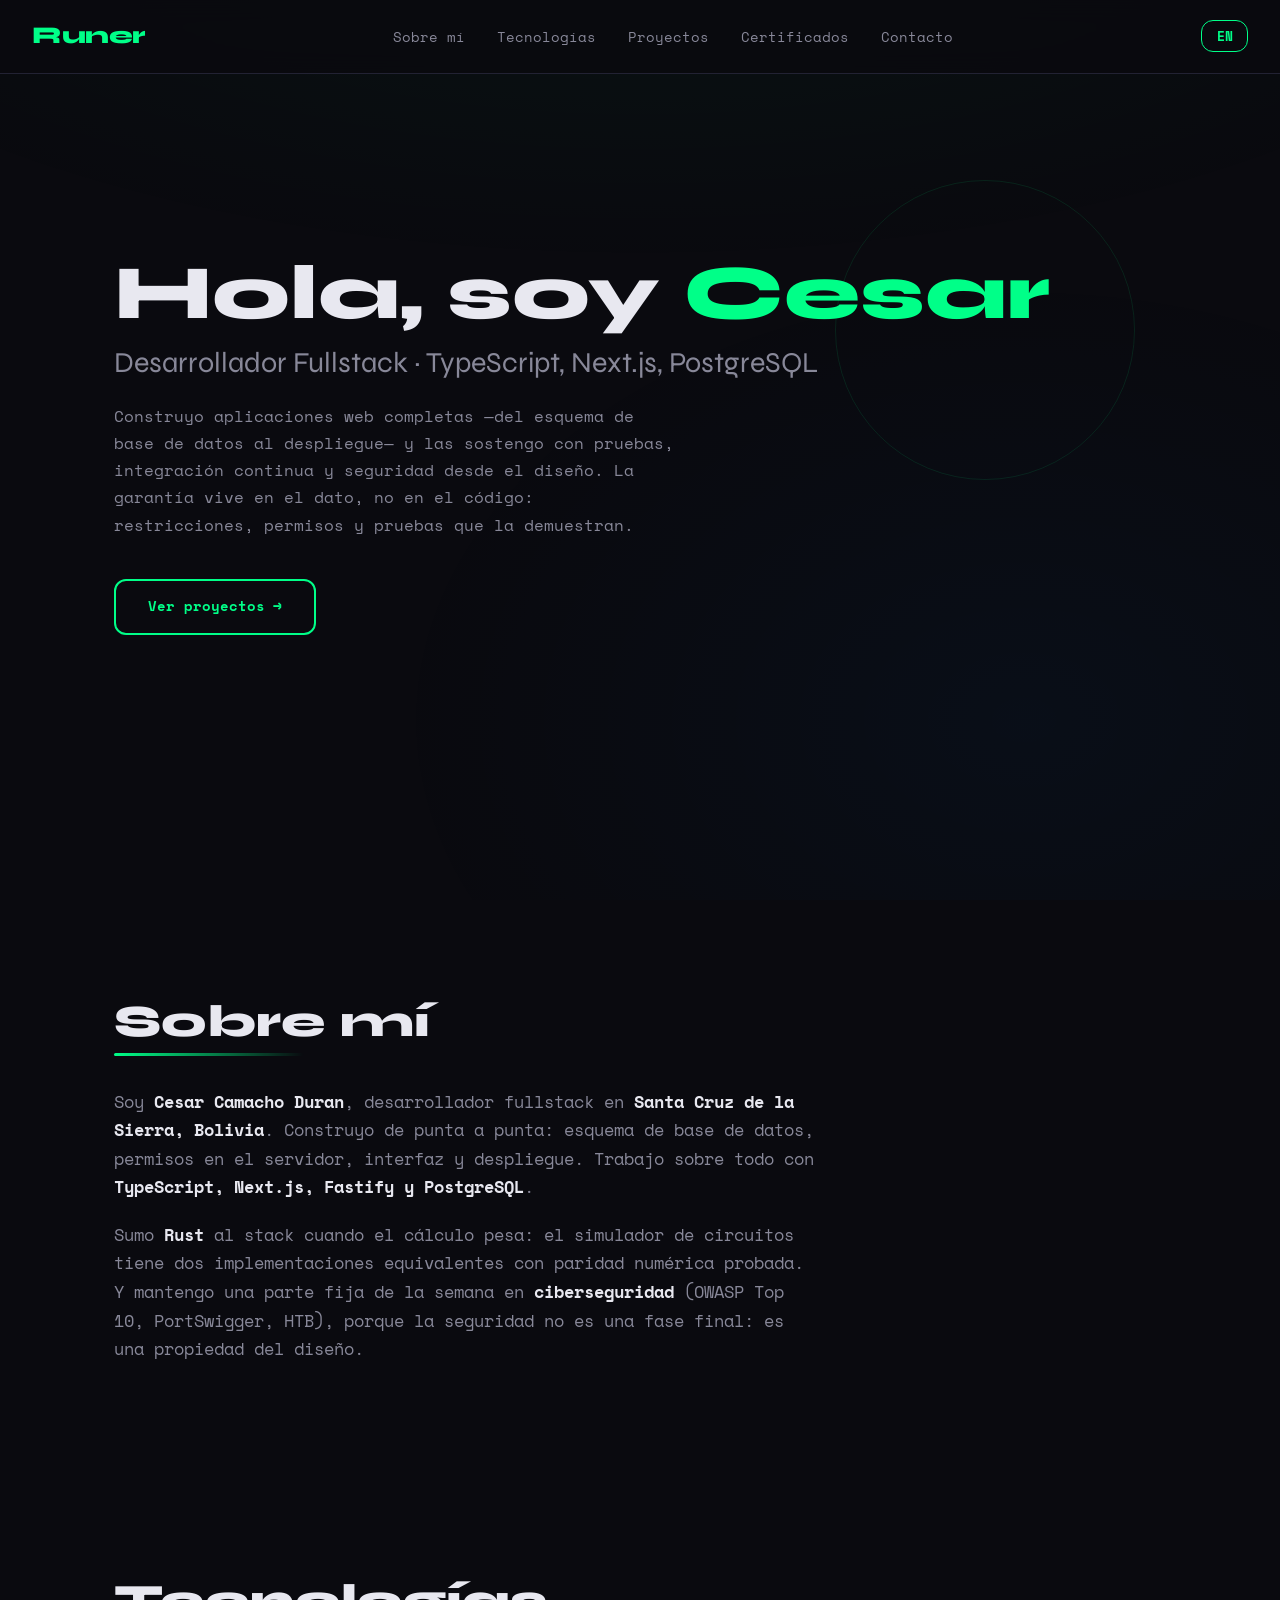
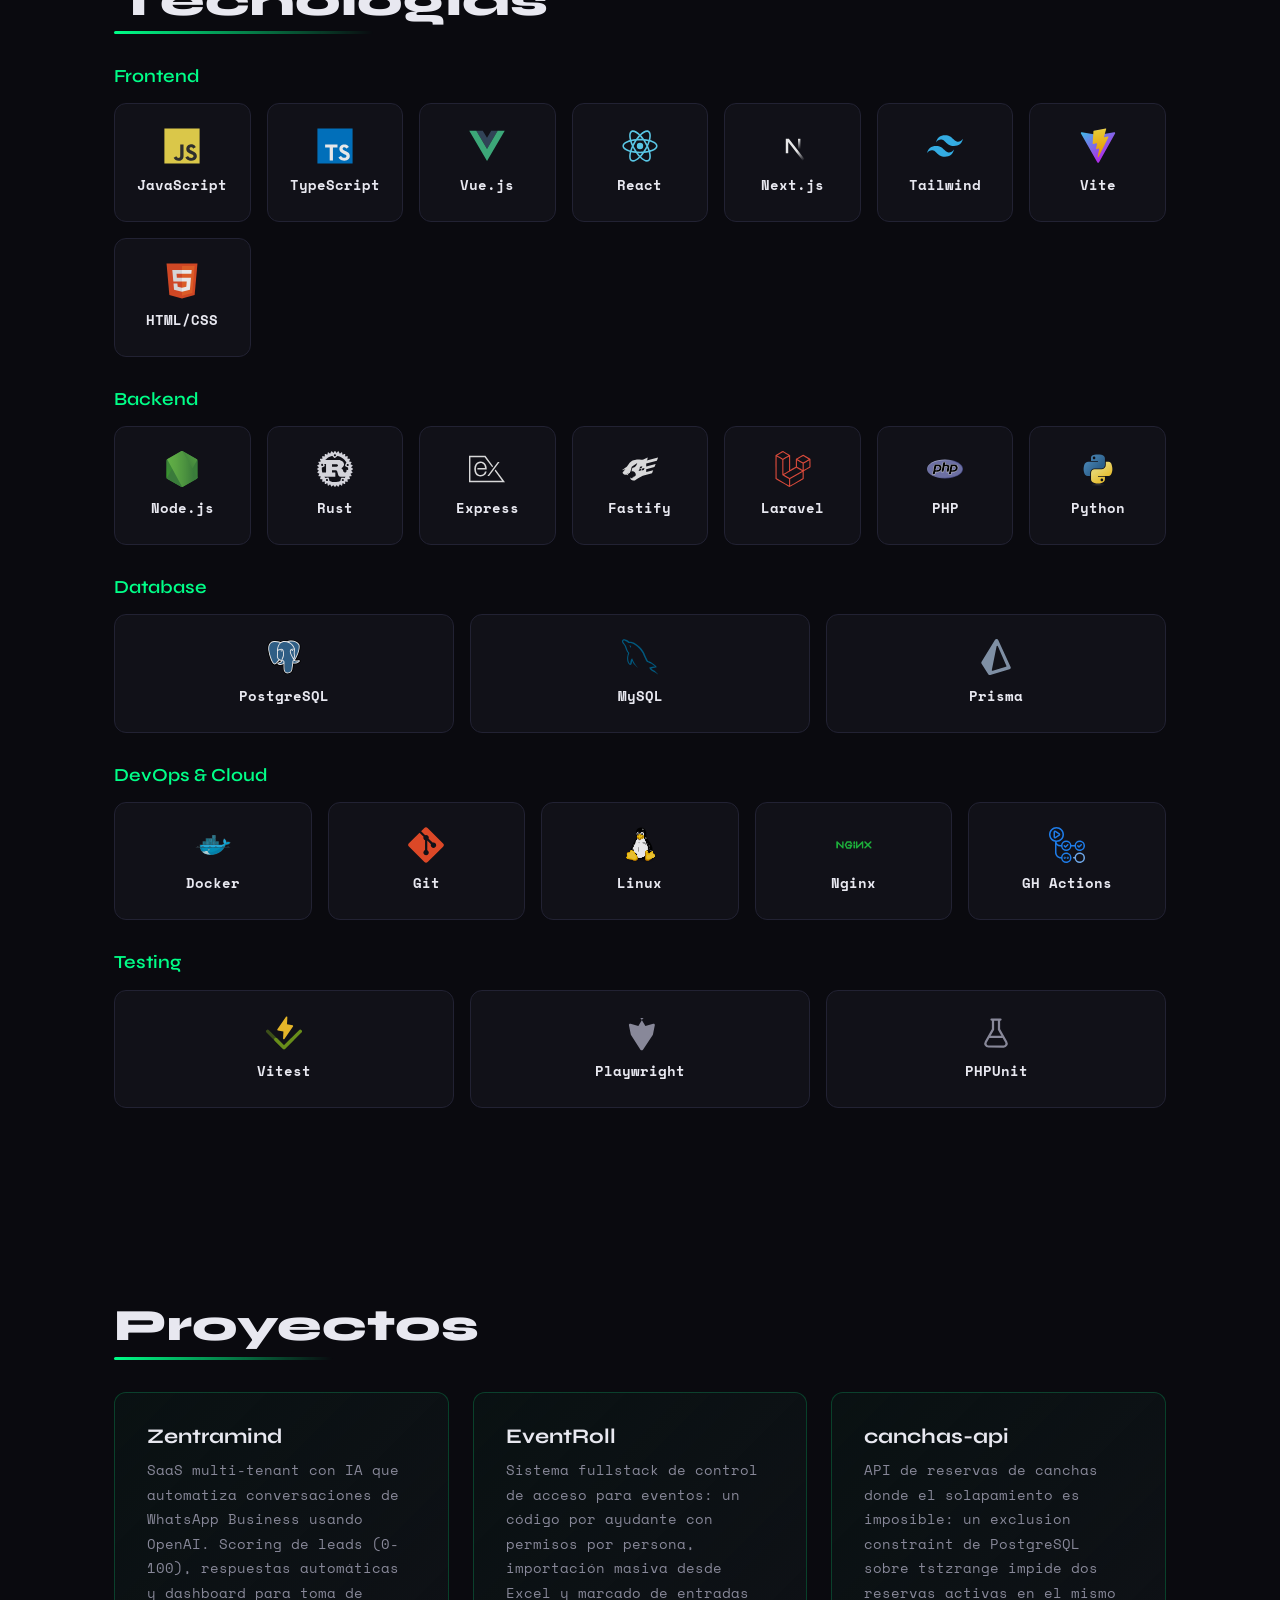
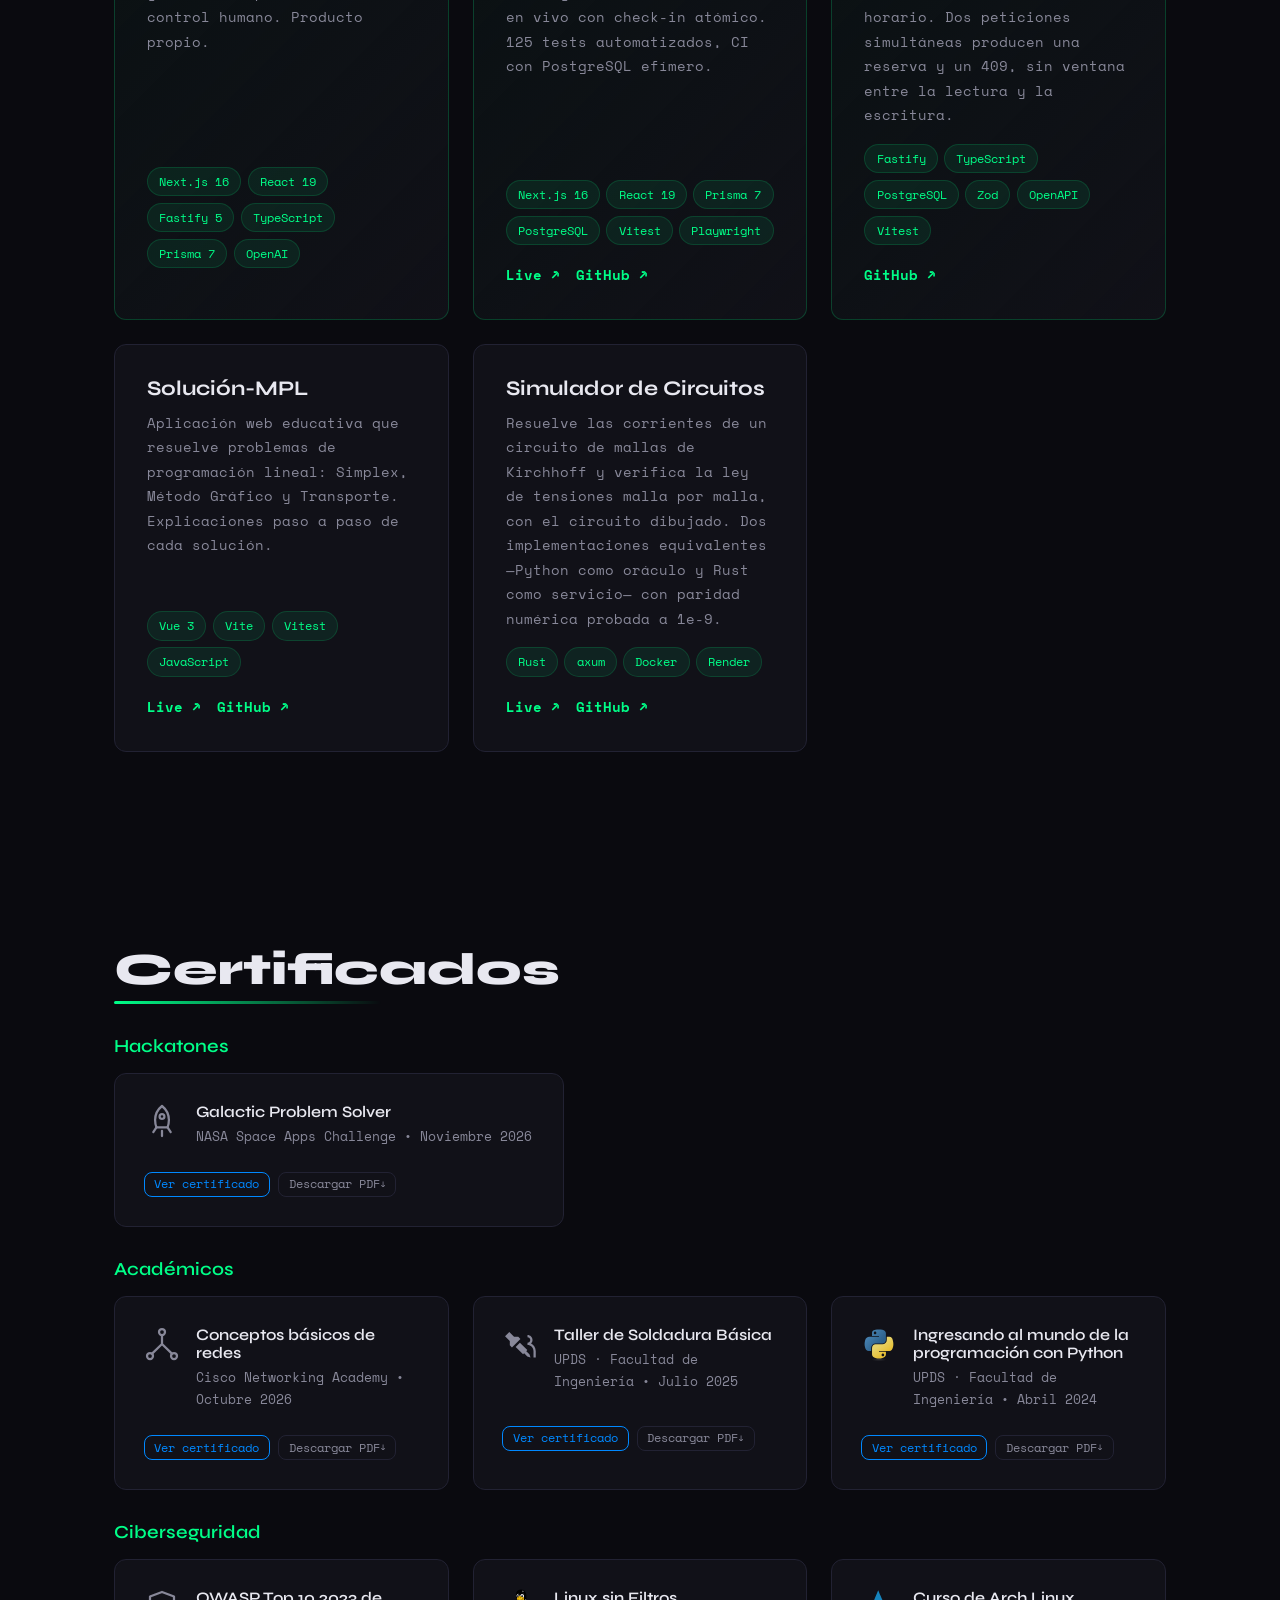
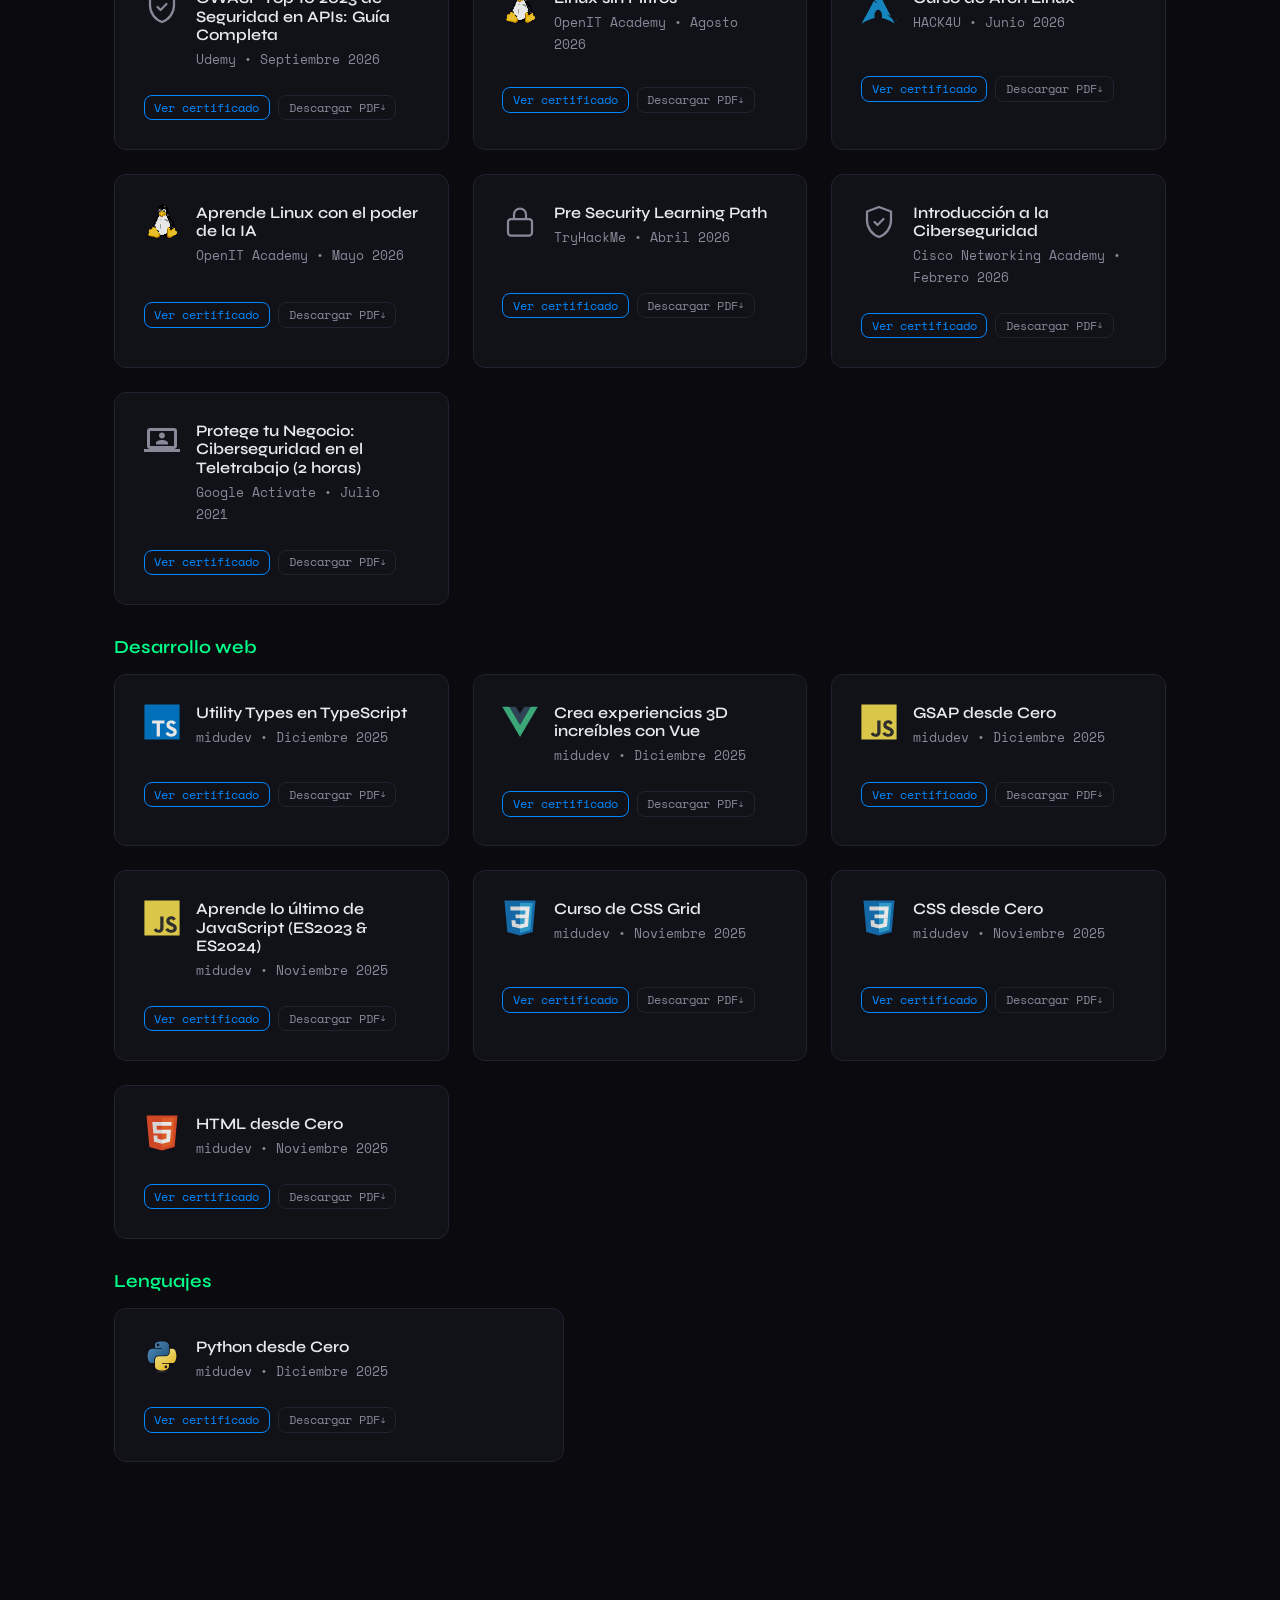
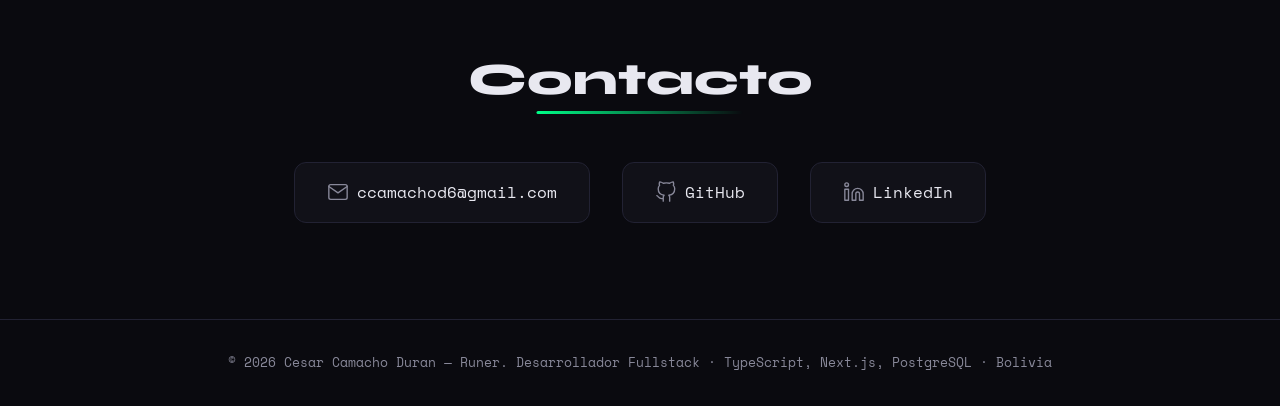
==== commit de1198e3: "style(certificates): make the two actions read as separate buttons The view and download links ran t" ====
--- a/index.html
+++ b/index.html
@@ -267,10 +267,10 @@
                     <div class="cert-info">
                         <h4>Galactic Problem Solver</h4>
                         <p data-es="NASA Space Apps Challenge • Noviembre 2026" data-en="NASA Space Apps Challenge • November 2026">NASA Space Apps Challenge • Noviembre 2026</p>
-                        <div class="cert-actions">
-                            <a class="cert-link" href="certificates/nasa-space-apps-challenge-2026.png" target="_blank" rel="noopener" data-es="Ver certificado" data-en="View certificate">Ver certificado</a>
-                            <a class="cert-link cert-link--pdf" href="certificates/nasa-space-apps-challenge-2026.pdf" download data-es="Descargar PDF" data-en="Download PDF">Descargar PDF</a>
-                        </div>
+                    </div>
+                    <div class="cert-actions">
+                        <a class="cert-link" href="certificates/nasa-space-apps-challenge-2026.png" target="_blank" rel="noopener" data-es="Ver certificado" data-en="View certificate">Ver certificado</a>
+                        <a class="cert-link cert-link--pdf" href="certificates/nasa-space-apps-challenge-2026.pdf" download data-es="Descargar PDF" data-en="Download PDF">Descargar PDF</a>
                     </div>
                 </div>
             </div>
@@ -282,10 +282,10 @@
                     <div class="cert-info">
                         <h4 data-es="Conceptos básicos de redes" data-en="Networking Basics">Conceptos básicos de redes</h4>
                         <p data-es="Cisco Networking Academy • Octubre 2026" data-en="Cisco Networking Academy • October 2026">Cisco Networking Academy • Octubre 2026</p>
-                        <div class="cert-actions">
-                            <a class="cert-link" href="certificates/conceptos-basicos-redes-cisco.png" target="_blank" rel="noopener" data-es="Ver certificado" data-en="View certificate">Ver certificado</a>
-                            <a class="cert-link cert-link--pdf" href="certificates/conceptos-basicos-redes-cisco.pdf" download data-es="Descargar PDF" data-en="Download PDF">Descargar PDF</a>
-                        </div>
+                    </div>
+                    <div class="cert-actions">
+                        <a class="cert-link" href="certificates/conceptos-basicos-redes-cisco.png" target="_blank" rel="noopener" data-es="Ver certificado" data-en="View certificate">Ver certificado</a>
+                        <a class="cert-link cert-link--pdf" href="certificates/conceptos-basicos-redes-cisco.pdf" download data-es="Descargar PDF" data-en="Download PDF">Descargar PDF</a>
                     </div>
                 </div>
                 <div class="certificate-card">
@@ -293,10 +293,10 @@
                     <div class="cert-info">
                         <h4 data-es="Taller de Soldadura Básica" data-en="Basic Welding Workshop">Taller de Soldadura Básica</h4>
                         <p data-es="UPDS · Facultad de Ingeniería • Julio 2025" data-en="UPDS · School of Engineering • July 2025">UPDS · Facultad de Ingeniería • Julio 2025</p>
-                        <div class="cert-actions">
-                            <a class="cert-link" href="certificates/soldadura-basica-upds.png" target="_blank" rel="noopener" data-es="Ver certificado" data-en="View certificate">Ver certificado</a>
-                            <a class="cert-link cert-link--pdf" href="certificates/soldadura-basica-upds.pdf" download data-es="Descargar PDF" data-en="Download PDF">Descargar PDF</a>
-                        </div>
+                    </div>
+                    <div class="cert-actions">
+                        <a class="cert-link" href="certificates/soldadura-basica-upds.png" target="_blank" rel="noopener" data-es="Ver certificado" data-en="View certificate">Ver certificado</a>
+                        <a class="cert-link cert-link--pdf" href="certificates/soldadura-basica-upds.pdf" download data-es="Descargar PDF" data-en="Download PDF">Descargar PDF</a>
                     </div>
                 </div>
                 <div class="certificate-card">
@@ -304,10 +304,10 @@
                     <div class="cert-info">
                         <h4 data-es="Ingresando al mundo de la programación con Python" data-en="Entering the World of Python Programming">Ingresando al mundo de la programación con Python</h4>
                         <p data-es="UPDS · Facultad de Ingeniería • Abril 2024" data-en="UPDS · School of Engineering • April 2024">UPDS · Facultad de Ingeniería • Abril 2024</p>
-                        <div class="cert-actions">
-                            <a class="cert-link" href="certificates/programacion-python-upds.png" target="_blank" rel="noopener" data-es="Ver certificado" data-en="View certificate">Ver certificado</a>
-                            <a class="cert-link cert-link--pdf" href="certificates/programacion-python-upds.pdf" download data-es="Descargar PDF" data-en="Download PDF">Descargar PDF</a>
-                        </div>
+                    </div>
+                    <div class="cert-actions">
+                        <a class="cert-link" href="certificates/programacion-python-upds.png" target="_blank" rel="noopener" data-es="Ver certificado" data-en="View certificate">Ver certificado</a>
+                        <a class="cert-link cert-link--pdf" href="certificates/programacion-python-upds.pdf" download data-es="Descargar PDF" data-en="Download PDF">Descargar PDF</a>
                     </div>
                 </div>
             </div>
@@ -319,10 +319,10 @@
                     <div class="cert-info">
                         <h4 data-es="OWASP Top 10 2023 de Seguridad en APIs: Guía Completa" data-en="OWASP Top 10 2023 on API Security: Complete Guide">OWASP Top 10 2023 de Seguridad en APIs: Guía Completa</h4>
                         <p data-es="Udemy • Septiembre 2026" data-en="Udemy • September 2026">Udemy • Septiembre 2026</p>
-                        <div class="cert-actions">
-                            <a class="cert-link" href="certificates/owasp-top-10-apis-udemy.png" target="_blank" rel="noopener" data-es="Ver certificado" data-en="View certificate">Ver certificado</a>
-                            <a class="cert-link cert-link--pdf" href="certificates/owasp-top-10-apis-udemy.pdf" download data-es="Descargar PDF" data-en="Download PDF">Descargar PDF</a>
-                        </div>
+                    </div>
+                    <div class="cert-actions">
+                        <a class="cert-link" href="certificates/owasp-top-10-apis-udemy.png" target="_blank" rel="noopener" data-es="Ver certificado" data-en="View certificate">Ver certificado</a>
+                        <a class="cert-link cert-link--pdf" href="certificates/owasp-top-10-apis-udemy.pdf" download data-es="Descargar PDF" data-en="Download PDF">Descargar PDF</a>
                     </div>
                 </div>
                 <div class="certificate-card">
@@ -330,10 +330,10 @@
                     <div class="cert-info">
                         <h4 data-es="Linux sin Filtros" data-en="Linux Without Filters">Linux sin Filtros</h4>
                         <p data-es="OpenIT Academy • Agosto 2026" data-en="OpenIT Academy • August 2026">OpenIT Academy • Agosto 2026</p>
-                        <div class="cert-actions">
-                            <a class="cert-link" href="certificates/linux-sin-filtros-openit.png" target="_blank" rel="noopener" data-es="Ver certificado" data-en="View certificate">Ver certificado</a>
-                            <a class="cert-link cert-link--pdf" href="certificates/linux-sin-filtros-openit.pdf" download data-es="Descargar PDF" data-en="Download PDF">Descargar PDF</a>
-                        </div>
+                    </div>
+                    <div class="cert-actions">
+                        <a class="cert-link" href="certificates/linux-sin-filtros-openit.png" target="_blank" rel="noopener" data-es="Ver certificado" data-en="View certificate">Ver certificado</a>
+                        <a class="cert-link cert-link--pdf" href="certificates/linux-sin-filtros-openit.pdf" download data-es="Descargar PDF" data-en="Download PDF">Descargar PDF</a>
                     </div>
                 </div>
                 <div class="certificate-card">
@@ -341,10 +341,10 @@
                     <div class="cert-info">
                         <h4 data-es="Curso de Arch Linux" data-en="Arch Linux Course">Curso de Arch Linux</h4>
                         <p data-es="HACK4U • Junio 2026" data-en="HACK4U • June 2026">HACK4U • Junio 2026</p>
-                        <div class="cert-actions">
-                            <a class="cert-link" href="certificates/arch-linux-hack4u.jpg" target="_blank" rel="noopener" data-es="Ver certificado" data-en="View certificate">Ver certificado</a>
-                            <a class="cert-link cert-link--pdf" href="certificates/arch-linux-hack4u.pdf" download data-es="Descargar PDF" data-en="Download PDF">Descargar PDF</a>
-                        </div>
+                    </div>
+                    <div class="cert-actions">
+                        <a class="cert-link" href="certificates/arch-linux-hack4u.jpg" target="_blank" rel="noopener" data-es="Ver certificado" data-en="View certificate">Ver certificado</a>
+                        <a class="cert-link cert-link--pdf" href="certificates/arch-linux-hack4u.pdf" download data-es="Descargar PDF" data-en="Download PDF">Descargar PDF</a>
                     </div>
                 </div>
                 <div class="certificate-card">
@@ -352,10 +352,10 @@
                     <div class="cert-info">
                         <h4 data-es="Aprende Linux con el poder de la IA" data-en="Learn Linux with the Power of AI">Aprende Linux con el poder de la IA</h4>
                         <p data-es="OpenIT Academy • Mayo 2026" data-en="OpenIT Academy • May 2026">OpenIT Academy • Mayo 2026</p>
-                        <div class="cert-actions">
-                            <a class="cert-link" href="certificates/linux-con-ia-openit.png" target="_blank" rel="noopener" data-es="Ver certificado" data-en="View certificate">Ver certificado</a>
-                            <a class="cert-link cert-link--pdf" href="certificates/linux-con-ia-openit.pdf" download data-es="Descargar PDF" data-en="Download PDF">Descargar PDF</a>
-                        </div>
+                    </div>
+                    <div class="cert-actions">
+                        <a class="cert-link" href="certificates/linux-con-ia-openit.png" target="_blank" rel="noopener" data-es="Ver certificado" data-en="View certificate">Ver certificado</a>
+                        <a class="cert-link cert-link--pdf" href="certificates/linux-con-ia-openit.pdf" download data-es="Descargar PDF" data-en="Download PDF">Descargar PDF</a>
                     </div>
                 </div>
                 <div class="certificate-card">
@@ -363,10 +363,10 @@
                     <div class="cert-info">
                         <h4>Pre Security Learning Path</h4>
                         <p data-es="TryHackMe • Abril 2026" data-en="TryHackMe • April 2026">TryHackMe • Abril 2026</p>
-                        <div class="cert-actions">
-                            <a class="cert-link" href="certificates/tryhackme-pre-security.png" target="_blank" rel="noopener" data-es="Ver certificado" data-en="View certificate">Ver certificado</a>
-                            <a class="cert-link cert-link--pdf" href="certificates/tryhackme-pre-security.pdf" download data-es="Descargar PDF" data-en="Download PDF">Descargar PDF</a>
-                        </div>
+                    </div>
+                    <div class="cert-actions">
+                        <a class="cert-link" href="certificates/tryhackme-pre-security.png" target="_blank" rel="noopener" data-es="Ver certificado" data-en="View certificate">Ver certificado</a>
+                        <a class="cert-link cert-link--pdf" href="certificates/tryhackme-pre-security.pdf" download data-es="Descargar PDF" data-en="Download PDF">Descargar PDF</a>
                     </div>
                 </div>
                 <div class="certificate-card">
@@ -374,10 +374,10 @@
                     <div class="cert-info">
                         <h4 data-es="Introducción a la Ciberseguridad" data-en="Introduction to Cybersecurity">Introducción a la Ciberseguridad</h4>
                         <p data-es="Cisco Networking Academy • Febrero 2026" data-en="Cisco Networking Academy • February 2026">Cisco Networking Academy • Febrero 2026</p>
-                        <div class="cert-actions">
-                            <a class="cert-link" href="certificates/introduccion-ciberseguridad-cisco.png" target="_blank" rel="noopener" data-es="Ver certificado" data-en="View certificate">Ver certificado</a>
-                            <a class="cert-link cert-link--pdf" href="certificates/introduccion-ciberseguridad-cisco.pdf" download data-es="Descargar PDF" data-en="Download PDF">Descargar PDF</a>
-                        </div>
+                    </div>
+                    <div class="cert-actions">
+                        <a class="cert-link" href="certificates/introduccion-ciberseguridad-cisco.png" target="_blank" rel="noopener" data-es="Ver certificado" data-en="View certificate">Ver certificado</a>
+                        <a class="cert-link cert-link--pdf" href="certificates/introduccion-ciberseguridad-cisco.pdf" download data-es="Descargar PDF" data-en="Download PDF">Descargar PDF</a>
                     </div>
                 </div>
                 <div class="certificate-card">
@@ -385,10 +385,10 @@
                     <div class="cert-info">
                         <h4 data-es="Protege tu Negocio: Ciberseguridad en el Teletrabajo (2 horas)" data-en="Protect Your Business: Cybersecurity in Teleworking (2 hours)">Protege tu Negocio: Ciberseguridad en el Teletrabajo (2 horas)</h4>
                         <p data-es="Google Actívate • Julio 2021" data-en="Google Actívate • July 2021">Google Actívate • Julio 2021</p>
-                        <div class="cert-actions">
-                            <a class="cert-link" href="certificates/ciberseguridad-teletrabajo-google.png" target="_blank" rel="noopener" data-es="Ver certificado" data-en="View certificate">Ver certificado</a>
-                            <a class="cert-link cert-link--pdf" href="certificates/ciberseguridad-teletrabajo-google.pdf" download data-es="Descargar PDF" data-en="Download PDF">Descargar PDF</a>
-                        </div>
+                    </div>
+                    <div class="cert-actions">
+                        <a class="cert-link" href="certificates/ciberseguridad-teletrabajo-google.png" target="_blank" rel="noopener" data-es="Ver certificado" data-en="View certificate">Ver certificado</a>
+                        <a class="cert-link cert-link--pdf" href="certificates/ciberseguridad-teletrabajo-google.pdf" download data-es="Descargar PDF" data-en="Download PDF">Descargar PDF</a>
                     </div>
                 </div>
             </div>
@@ -400,10 +400,10 @@
                     <div class="cert-info">
                         <h4 data-es="Utility Types en TypeScript" data-en="Utility Types in TypeScript">Utility Types en TypeScript</h4>
                         <p data-es="midudev • Diciembre 2025" data-en="midudev • December 2025">midudev • Diciembre 2025</p>
-                        <div class="cert-actions">
-                            <a class="cert-link" href="certificates/utility-types-typescript-midudev.png" target="_blank" rel="noopener" data-es="Ver certificado" data-en="View certificate">Ver certificado</a>
-                            <a class="cert-link cert-link--pdf" href="certificates/utility-types-typescript-midudev.pdf" download data-es="Descargar PDF" data-en="Download PDF">Descargar PDF</a>
-                        </div>
+                    </div>
+                    <div class="cert-actions">
+                        <a class="cert-link" href="certificates/utility-types-typescript-midudev.png" target="_blank" rel="noopener" data-es="Ver certificado" data-en="View certificate">Ver certificado</a>
+                        <a class="cert-link cert-link--pdf" href="certificates/utility-types-typescript-midudev.pdf" download data-es="Descargar PDF" data-en="Download PDF">Descargar PDF</a>
                     </div>
                 </div>
                 <div class="certificate-card">
@@ -411,10 +411,10 @@
                     <div class="cert-info">
                         <h4 data-es="Crea experiencias 3D increíbles con Vue" data-en="Create Incredible 3D Experiences with Vue">Crea experiencias 3D increíbles con Vue</h4>
                         <p data-es="midudev • Diciembre 2025" data-en="midudev • December 2025">midudev • Diciembre 2025</p>
-                        <div class="cert-actions">
-                            <a class="cert-link" href="certificates/vue-experiencias-3d-midudev.png" target="_blank" rel="noopener" data-es="Ver certificado" data-en="View certificate">Ver certificado</a>
-                            <a class="cert-link cert-link--pdf" href="certificates/vue-experiencias-3d-midudev.pdf" download data-es="Descargar PDF" data-en="Download PDF">Descargar PDF</a>
-                        </div>
+                    </div>
+                    <div class="cert-actions">
+                        <a class="cert-link" href="certificates/vue-experiencias-3d-midudev.png" target="_blank" rel="noopener" data-es="Ver certificado" data-en="View certificate">Ver certificado</a>
+                        <a class="cert-link cert-link--pdf" href="certificates/vue-experiencias-3d-midudev.pdf" download data-es="Descargar PDF" data-en="Download PDF">Descargar PDF</a>
                     </div>
                 </div>
                 <div class="certificate-card">
@@ -422,10 +422,10 @@
                     <div class="cert-info">
                         <h4 data-es="GSAP desde Cero" data-en="GSAP from Scratch">GSAP desde Cero</h4>
                         <p data-es="midudev • Diciembre 2025" data-en="midudev • December 2025">midudev • Diciembre 2025</p>
-                        <div class="cert-actions">
-                            <a class="cert-link" href="certificates/gsap-desde-cero-midudev.png" target="_blank" rel="noopener" data-es="Ver certificado" data-en="View certificate">Ver certificado</a>
-                            <a class="cert-link cert-link--pdf" href="certificates/gsap-desde-cero-midudev.pdf" download data-es="Descargar PDF" data-en="Download PDF">Descargar PDF</a>
-                        </div>
+                    </div>
+                    <div class="cert-actions">
+                        <a class="cert-link" href="certificates/gsap-desde-cero-midudev.png" target="_blank" rel="noopener" data-es="Ver certificado" data-en="View certificate">Ver certificado</a>
+                        <a class="cert-link cert-link--pdf" href="certificates/gsap-desde-cero-midudev.pdf" download data-es="Descargar PDF" data-en="Download PDF">Descargar PDF</a>
                     </div>
                 </div>
                 <div class="certificate-card">
@@ -433,10 +433,10 @@
                     <div class="cert-info">
                         <h4 data-es="Aprende lo último de JavaScript (ES2023 &amp; ES2024)" data-en="Learn the Latest in JavaScript (ES2023 &amp; ES2024)">Aprende lo último de JavaScript (ES2023 &amp; ES2024)</h4>
                         <p data-es="midudev • Noviembre 2025" data-en="midudev • November 2025">midudev • Noviembre 2025</p>
-                        <div class="cert-actions">
-                            <a class="cert-link" href="certificates/javascript-es2023-es2024-midudev.png" target="_blank" rel="noopener" data-es="Ver certificado" data-en="View certificate">Ver certificado</a>
-                            <a class="cert-link cert-link--pdf" href="certificates/javascript-es2023-es2024-midudev.pdf" download data-es="Descargar PDF" data-en="Download PDF">Descargar PDF</a>
-                        </div>
+                    </div>
+                    <div class="cert-actions">
+                        <a class="cert-link" href="certificates/javascript-es2023-es2024-midudev.png" target="_blank" rel="noopener" data-es="Ver certificado" data-en="View certificate">Ver certificado</a>
+                        <a class="cert-link cert-link--pdf" href="certificates/javascript-es2023-es2024-midudev.pdf" download data-es="Descargar PDF" data-en="Download PDF">Descargar PDF</a>
                     </div>
                 </div>
                 <div class="certificate-card">
@@ -444,10 +444,10 @@
                     <div class="cert-info">
                         <h4 data-es="Curso de CSS Grid" data-en="CSS Grid Course">Curso de CSS Grid</h4>
                         <p data-es="midudev • Noviembre 2025" data-en="midudev • November 2025">midudev • Noviembre 2025</p>
-                        <div class="cert-actions">
-                            <a class="cert-link" href="certificates/css-grid-midudev.png" target="_blank" rel="noopener" data-es="Ver certificado" data-en="View certificate">Ver certificado</a>
-                            <a class="cert-link cert-link--pdf" href="certificates/css-grid-midudev.pdf" download data-es="Descargar PDF" data-en="Download PDF">Descargar PDF</a>
-                        </div>
+                    </div>
+                    <div class="cert-actions">
+                        <a class="cert-link" href="certificates/css-grid-midudev.png" target="_blank" rel="noopener" data-es="Ver certificado" data-en="View certificate">Ver certificado</a>
+                        <a class="cert-link cert-link--pdf" href="certificates/css-grid-midudev.pdf" download data-es="Descargar PDF" data-en="Download PDF">Descargar PDF</a>
                     </div>
                 </div>
                 <div class="certificate-card">
@@ -455,10 +455,10 @@
                     <div class="cert-info">
                         <h4 data-es="CSS desde Cero" data-en="CSS from Scratch">CSS desde Cero</h4>
                         <p data-es="midudev • Noviembre 2025" data-en="midudev • November 2025">midudev • Noviembre 2025</p>
-                        <div class="cert-actions">
-                            <a class="cert-link" href="certificates/css-desde-cero-midudev.png" target="_blank" rel="noopener" data-es="Ver certificado" data-en="View certificate">Ver certificado</a>
-                            <a class="cert-link cert-link--pdf" href="certificates/css-desde-cero-midudev.pdf" download data-es="Descargar PDF" data-en="Download PDF">Descargar PDF</a>
-                        </div>
+                    </div>
+                    <div class="cert-actions">
+                        <a class="cert-link" href="certificates/css-desde-cero-midudev.png" target="_blank" rel="noopener" data-es="Ver certificado" data-en="View certificate">Ver certificado</a>
+                        <a class="cert-link cert-link--pdf" href="certificates/css-desde-cero-midudev.pdf" download data-es="Descargar PDF" data-en="Download PDF">Descargar PDF</a>
                     </div>
                 </div>
                 <div class="certificate-card">
@@ -466,10 +466,10 @@
                     <div class="cert-info">
                         <h4 data-es="HTML desde Cero" data-en="HTML from Scratch">HTML desde Cero</h4>
                         <p data-es="midudev • Noviembre 2025" data-en="midudev • November 2025">midudev • Noviembre 2025</p>
-                        <div class="cert-actions">
-                            <a class="cert-link" href="certificates/html-desde-cero-midudev.png" target="_blank" rel="noopener" data-es="Ver certificado" data-en="View certificate">Ver certificado</a>
-                            <a class="cert-link cert-link--pdf" href="certificates/html-desde-cero-midudev.pdf" download data-es="Descargar PDF" data-en="Download PDF">Descargar PDF</a>
-                        </div>
+                    </div>
+                    <div class="cert-actions">
+                        <a class="cert-link" href="certificates/html-desde-cero-midudev.png" target="_blank" rel="noopener" data-es="Ver certificado" data-en="View certificate">Ver certificado</a>
+                        <a class="cert-link cert-link--pdf" href="certificates/html-desde-cero-midudev.pdf" download data-es="Descargar PDF" data-en="Download PDF">Descargar PDF</a>
                     </div>
                 </div>
             </div>
@@ -481,10 +481,10 @@
                     <div class="cert-info">
                         <h4 data-es="Python desde Cero" data-en="Python from Scratch">Python desde Cero</h4>
                         <p data-es="midudev • Diciembre 2025" data-en="midudev • December 2025">midudev • Diciembre 2025</p>
-                        <div class="cert-actions">
-                            <a class="cert-link" href="certificates/python-desde-cero-midudev.png" target="_blank" rel="noopener" data-es="Ver certificado" data-en="View certificate">Ver certificado</a>
-                            <a class="cert-link cert-link--pdf" href="certificates/python-desde-cero-midudev.pdf" download data-es="Descargar PDF" data-en="Download PDF">Descargar PDF</a>
-                        </div>
+                    </div>
+                    <div class="cert-actions">
+                        <a class="cert-link" href="certificates/python-desde-cero-midudev.png" target="_blank" rel="noopener" data-es="Ver certificado" data-en="View certificate">Ver certificado</a>
+                        <a class="cert-link cert-link--pdf" href="certificates/python-desde-cero-midudev.pdf" download data-es="Descargar PDF" data-en="Download PDF">Descargar PDF</a>
                     </div>
                 </div>
             </div>
--- a/css/style.css
+++ b/css/style.css
@@ -461,8 +461,9 @@
     border: 1px solid var(--border);
     border-radius: var(--radius);
     padding: 1.8rem;
-    display: flex;
-    align-items: flex-start;
+    display: grid;
+    grid-template-columns: auto 1fr;
+    align-items: start;
     gap: 1rem;
     transition: all 0.3s ease;
     min-width: 0;
@@ -518,30 +519,46 @@
     margin-bottom: 0.3rem;
 }
 
-.certificate-card .cert-info .cert-actions {
+.certificate-card .cert-actions {
+    grid-column: 1 / -1;
     display: flex;
     flex-wrap: wrap;
     align-items: center;
-    gap: 0.2rem 0.85rem;
-    margin-top: 0.15rem;
-}
-
-.certificate-card .cert-info .cert-link {
-    font-size: 0.8rem;
+    gap: 0.5rem;
+    margin-top: 0.2rem;
+}
+
+.certificate-card .cert-actions .cert-link {
+    display: inline-flex;
+    align-items: center;
+    padding: 0.3rem 0.6rem;
+    border: 1px solid var(--accent2);
+    border-radius: 8px;
+    font-size: 0.725rem;
+    line-height: 1.2;
     color: var(--accent2);
     text-decoration: none;
-    transition: color 0.2s;
-}
-
-.certificate-card .cert-info .cert-link:hover {
-    color: var(--accent);
-}
-
-.certificate-card .cert-info .cert-link--pdf {
-    color: var(--text-dim);
-}
-
-.certificate-card .cert-info .cert-link--pdf:hover {
+    transition: background-color 0.2s ease, color 0.2s ease, border-color 0.2s ease;
+}
+
+.certificate-card .cert-actions .cert-link:hover {
+    background: var(--accent2);
+    color: var(--bg);
+}
+
+.certificate-card .cert-actions .cert-link--pdf {
+    border-color: var(--border);
+    color: var(--text-dim);
+}
+
+.certificate-card .cert-actions .cert-link--pdf::after {
+    content: " ↓";
+    font-size: 0.9em;
+}
+
+.certificate-card .cert-actions .cert-link--pdf:hover {
+    border-color: var(--accent);
+    background: transparent;
     color: var(--accent);
 }
 
@@ -910,13 +927,12 @@
     }
 
     .certificate-card {
-        flex-direction: column;
-        align-items: flex-start;
+        grid-template-columns: 1fr;
         padding: 1.2rem;
     }
 
     /* The section centres its text at this width; the actions follow it. */
-    .certificate-card .cert-info .cert-actions {
+    .certificate-card .cert-actions {
         justify-content: center;
     }
 
@@ -1030,4 +1046,10 @@
         opacity: 1 !important;
         transform: none !important;
     }
-}
+
+    .certificate-card .cert-actions .cert-link {
+        border: 0;
+        padding: 0;
+        color: #0066cc;
+    }
+}
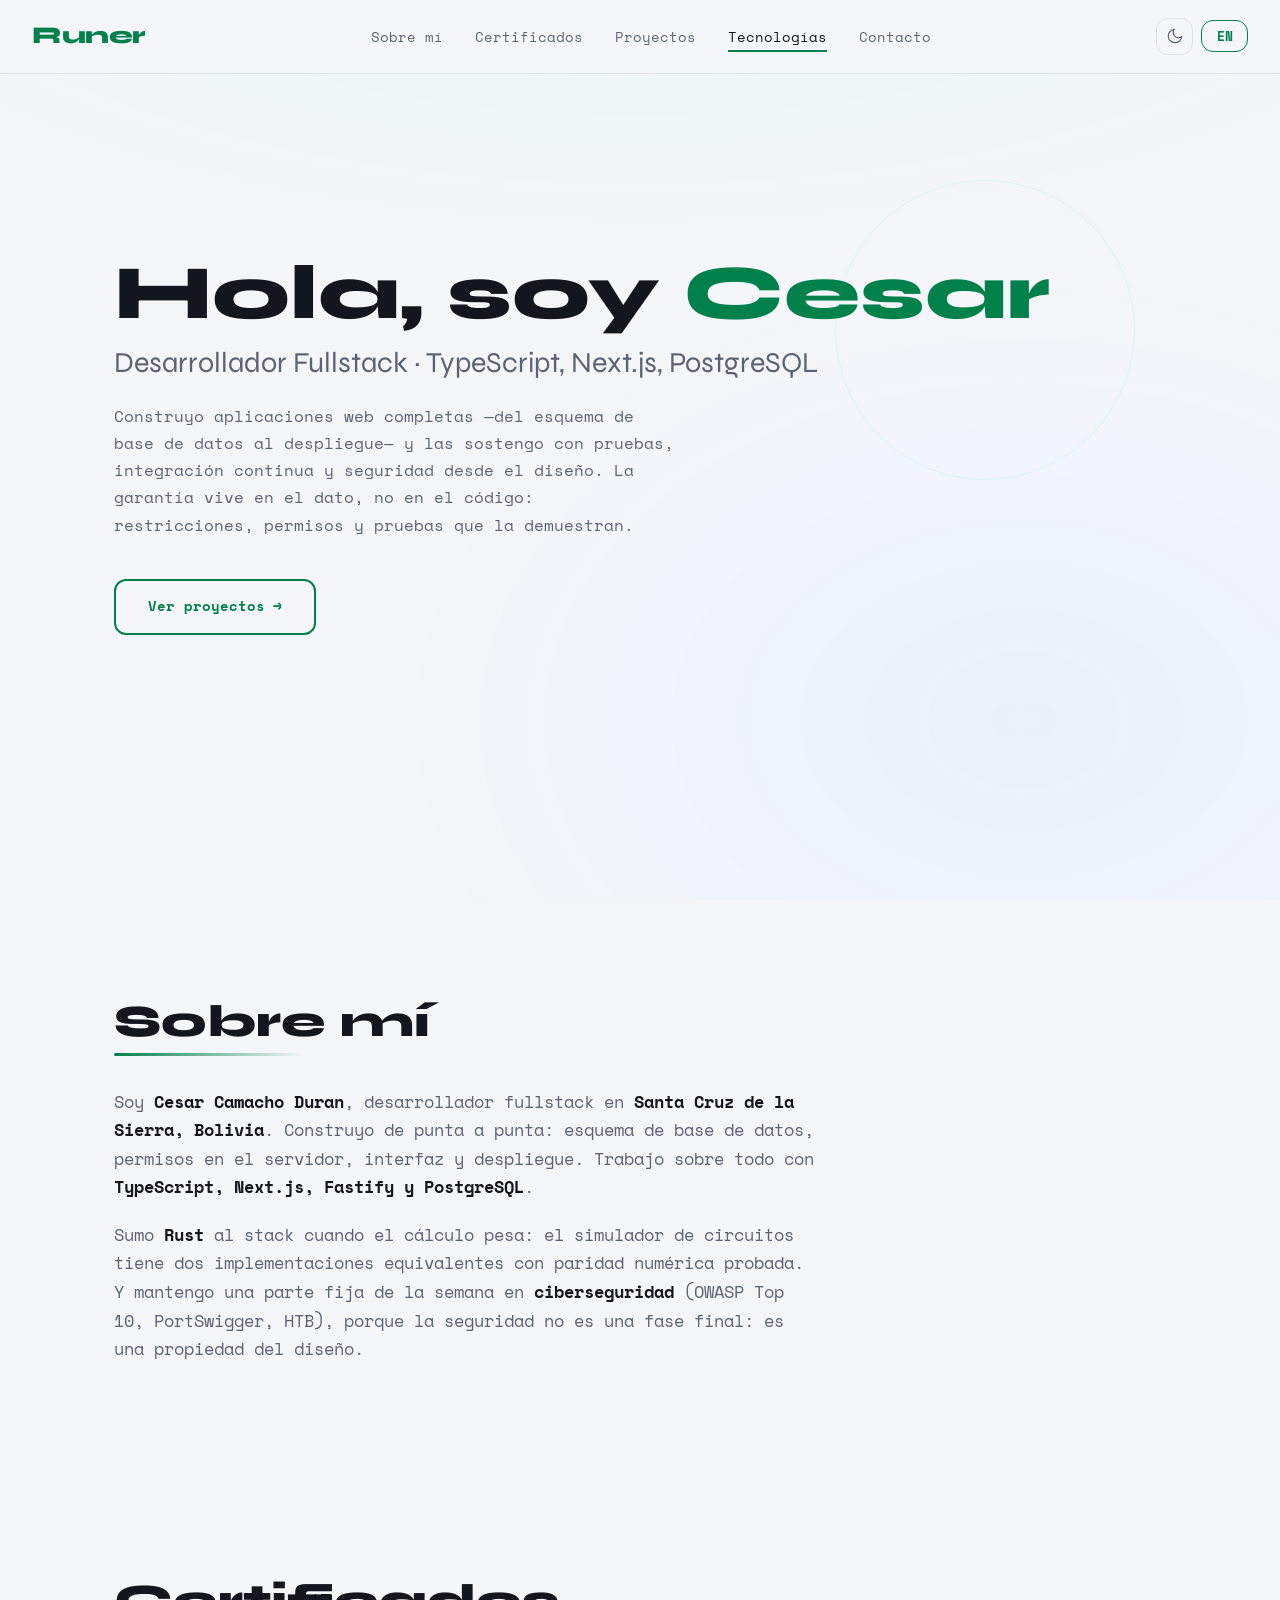
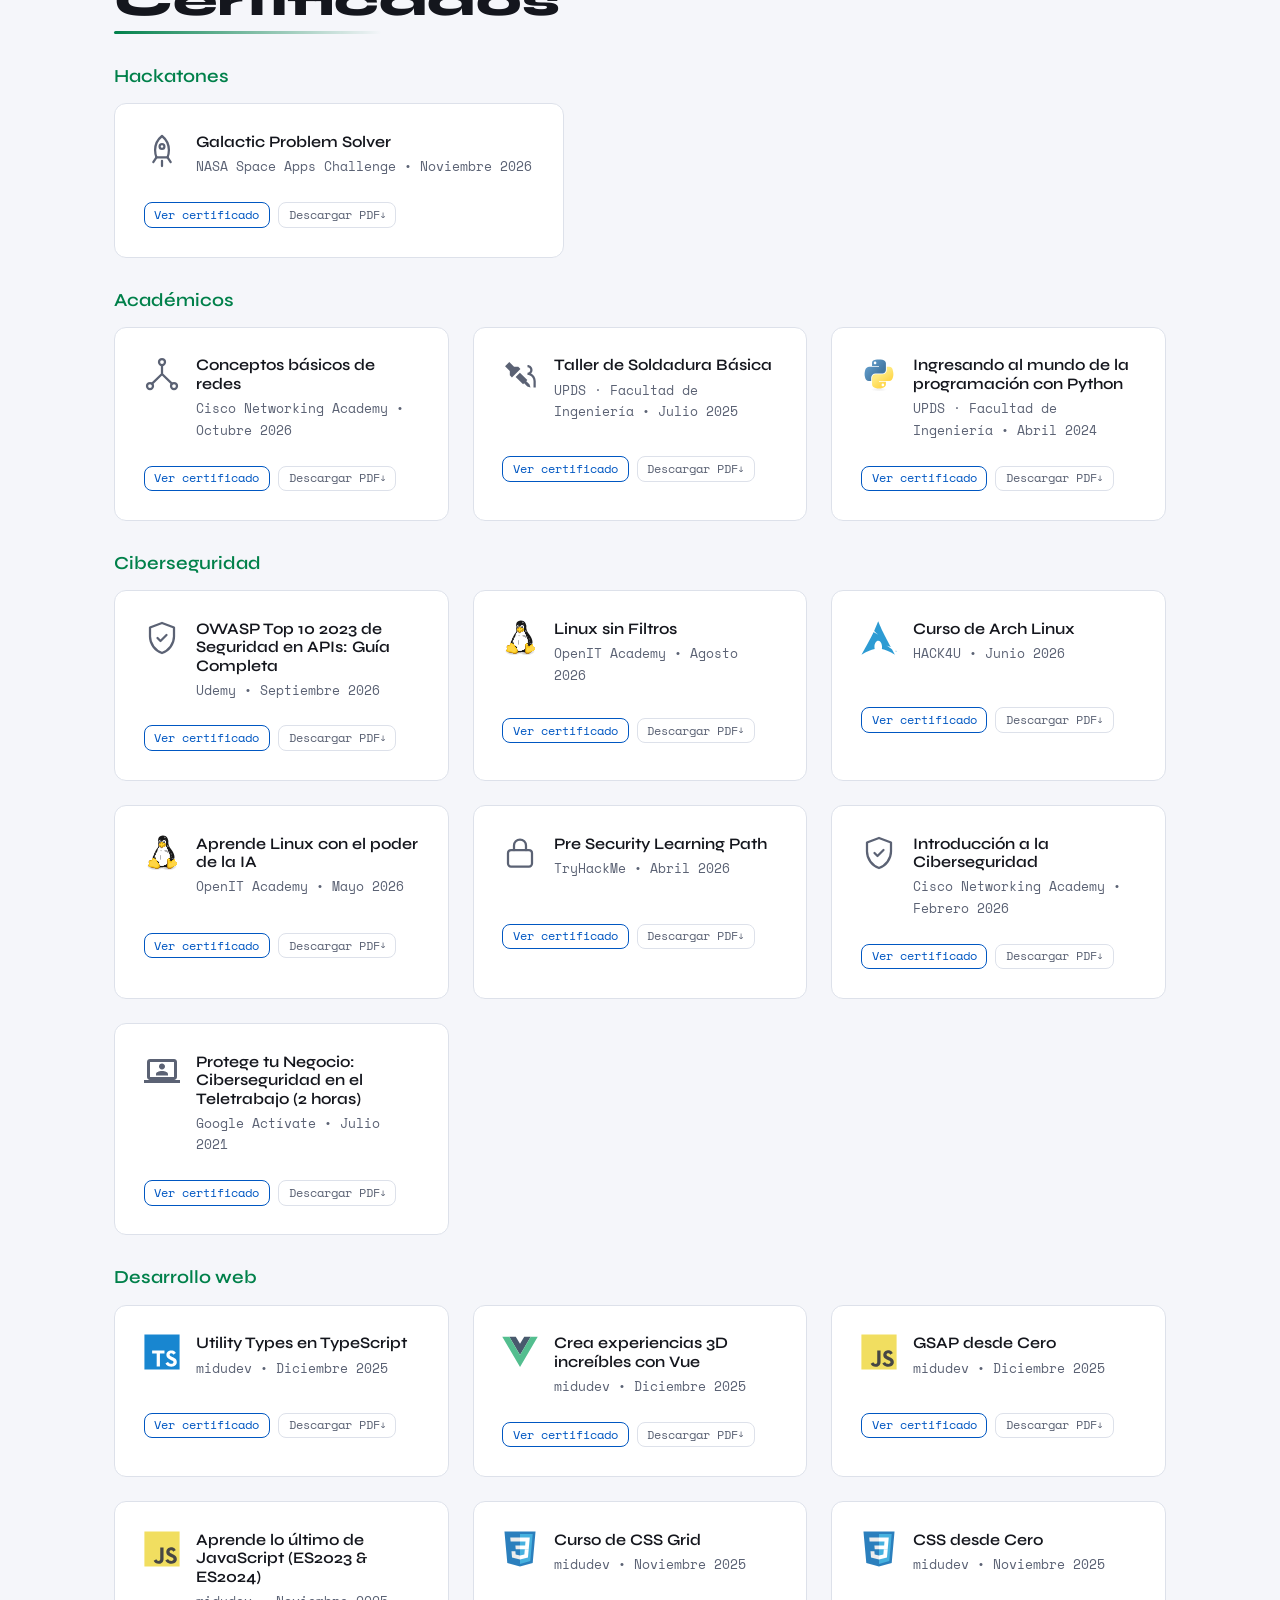
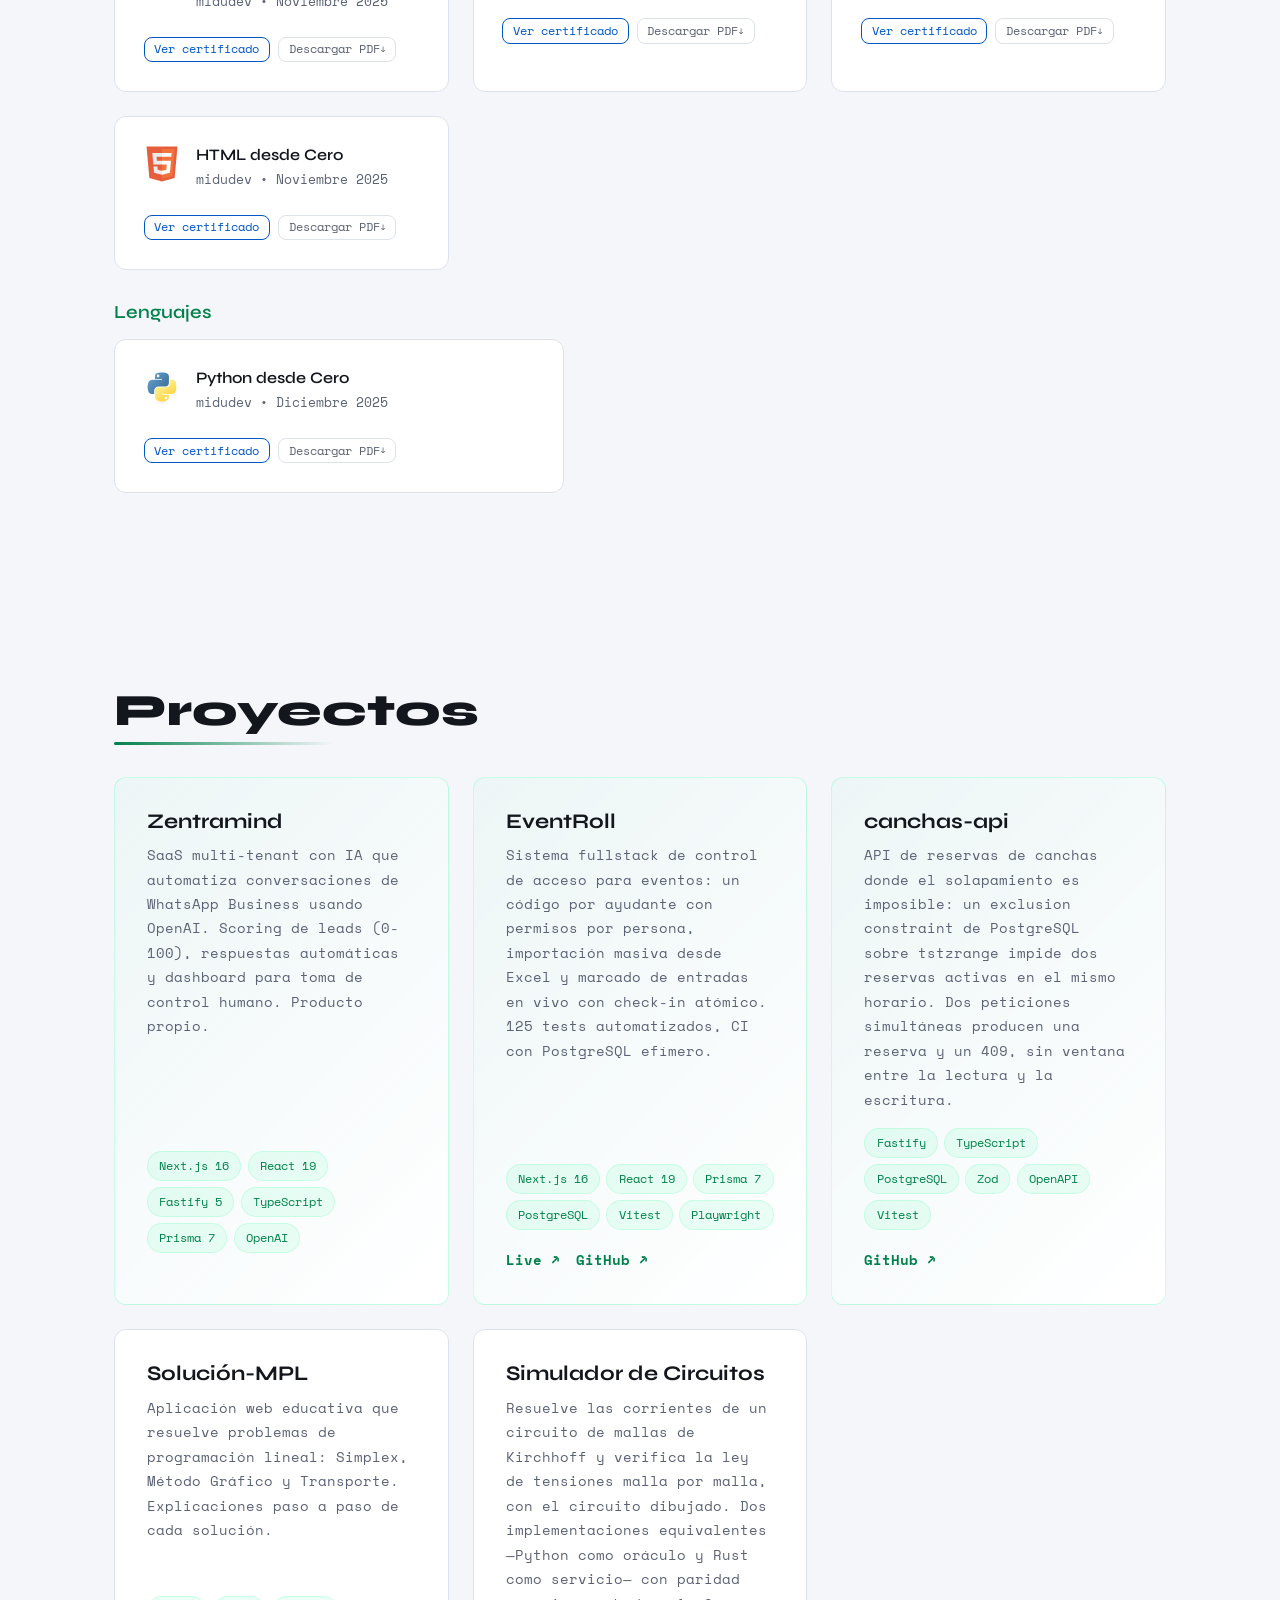
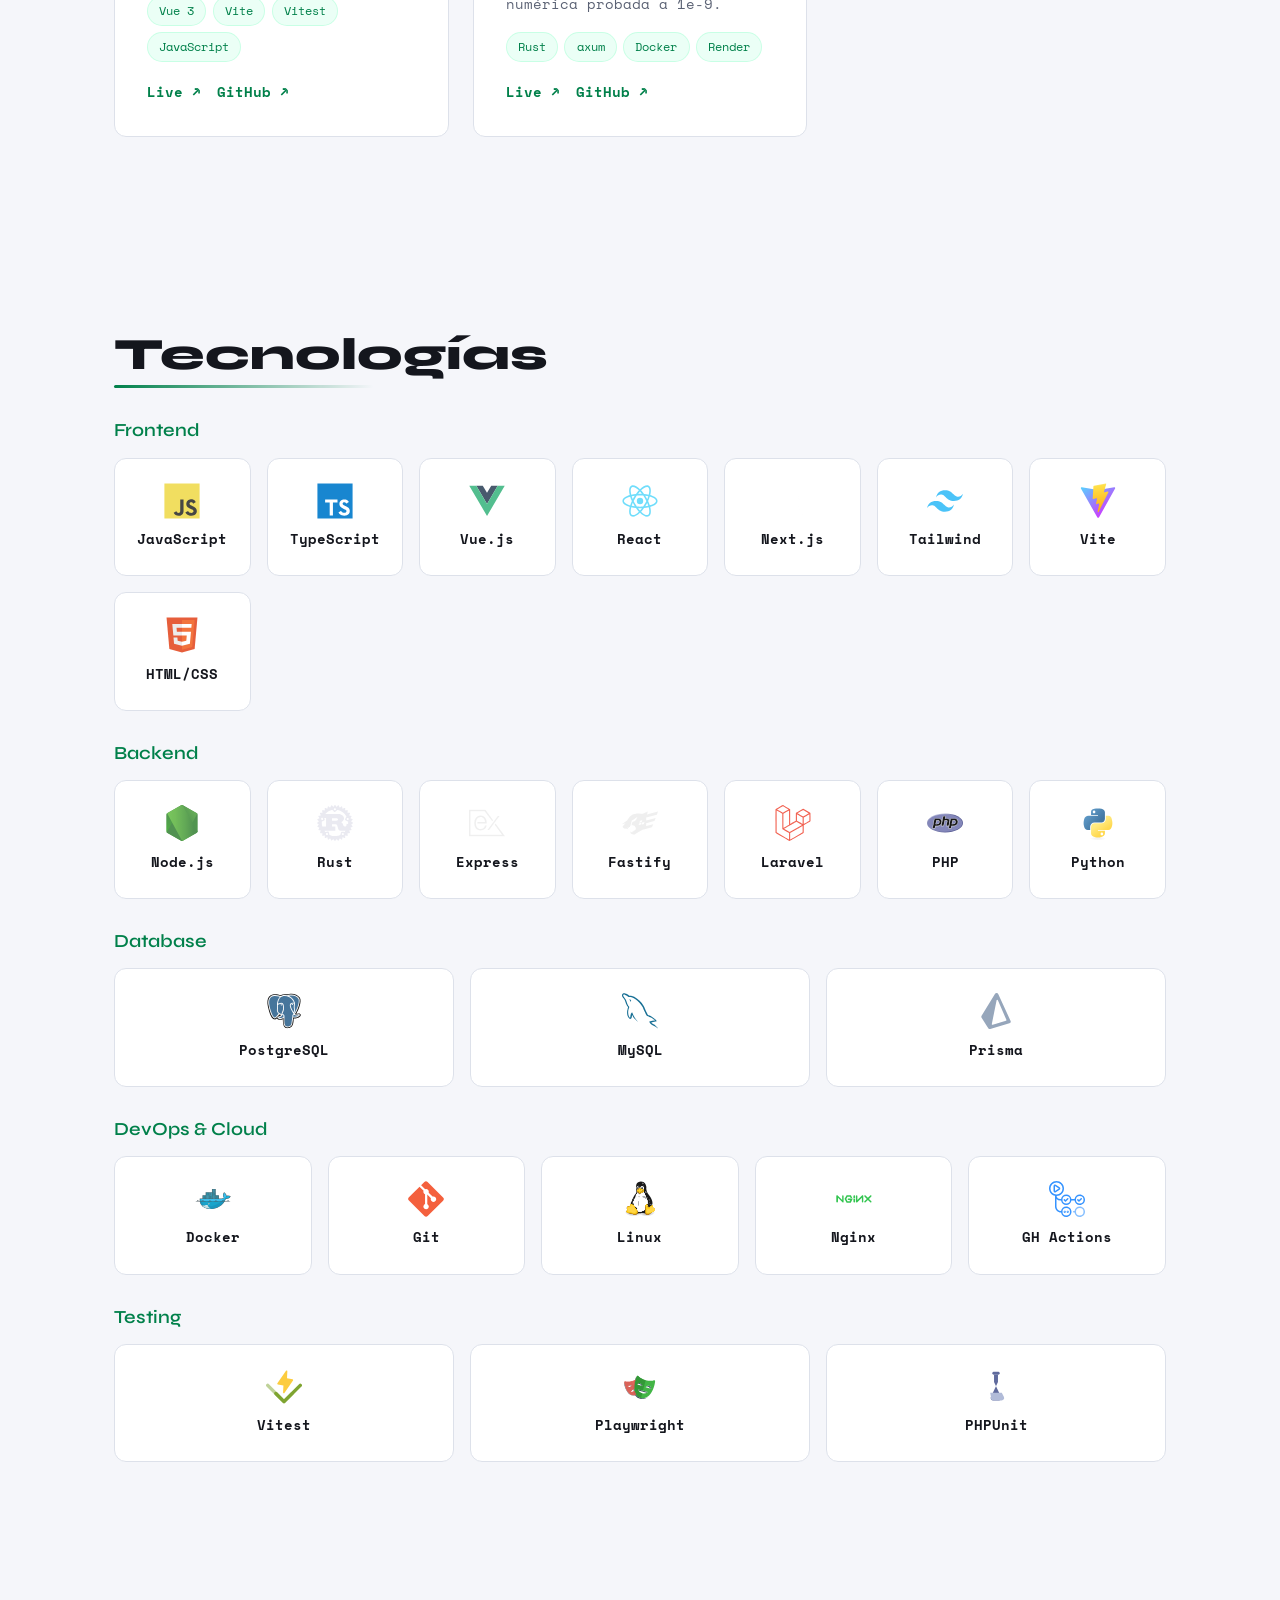
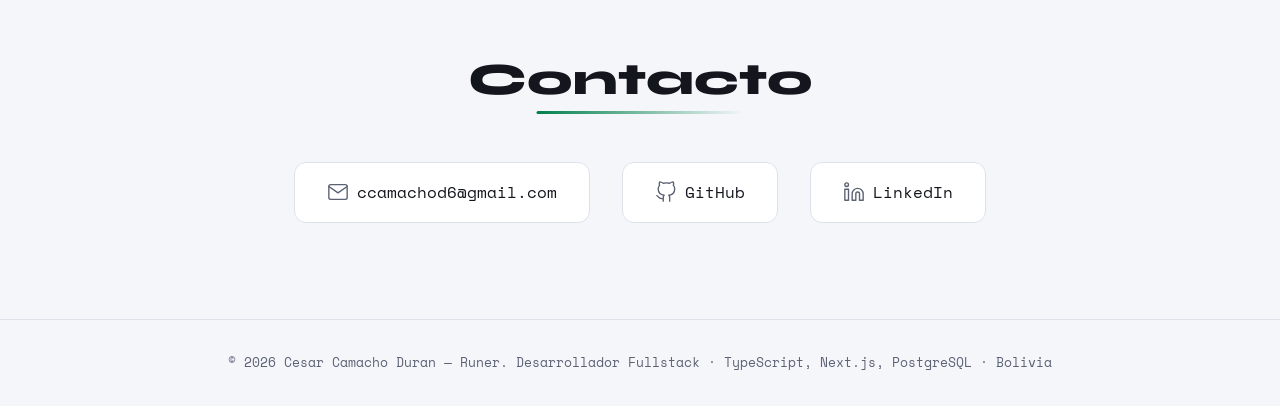
==== commit 2db8d63c: "refactor(structure): split the stylesheet and the script, add a light theme and reorder the page The" ====
--- a/index.html
+++ b/index.html
@@ -5,7 +5,22 @@
         <meta name="viewport" content="width=device-width, initial-scale=1.0" />
         <title data-es="Cesar Camacho Duran | Desarrollador Fullstack" data-en="Cesar Camacho Duran | Fullstack Developer">Cesar Camacho Duran | Desarrollador Fullstack</title>
         <meta name="description" data-es-content="Cesar Camacho Duran (Runer) — desarrollador fullstack en Santa Cruz de la Sierra, Bolivia. TypeScript, Next.js, Fastify y PostgreSQL. Aplicaciones con garantías en la base de datos, pruebas y CI." data-en-content="Cesar Camacho Duran (Runer) — fullstack developer in Santa Cruz de la Sierra, Bolivia. TypeScript, Next.js, Fastify and PostgreSQL. Applications with guarantees in the database, tests and CI." content="Cesar Camacho Duran (Runer) — desarrollador fullstack en Santa Cruz de la Sierra, Bolivia. TypeScript, Next.js, Fastify y PostgreSQL. Aplicaciones con garantías en la base de datos, pruebas y CI." />
-        <meta name="color-scheme" content="dark" />
+        <meta name="color-scheme" content="dark light" />
+        <script>
+            // Sets the theme before the first paint, so the page never flashes the wrong one.
+            (function () {
+                var stored = null;
+                try {
+                    stored = localStorage.getItem("theme");
+                } catch (error) {
+                    stored = null;
+                }
+                if (stored !== "light" && stored !== "dark") {
+                    stored = window.matchMedia("(prefers-color-scheme: light)").matches ? "light" : "dark";
+                }
+                document.documentElement.setAttribute("data-theme", stored);
+            })();
+        </script>
         <!-- Open Graph -->
         <meta property="og:title" data-es-content="Cesar Camacho Duran | Desarrollador Fullstack" data-en-content="Cesar Camacho Duran | Fullstack Developer" content="Cesar Camacho Duran | Desarrollador Fullstack" />
         <meta property="og:description" data-es-content="Desarrollador fullstack en Bolivia. TypeScript, Next.js, Fastify, PostgreSQL. Garantías en la base de datos, pruebas y CI. Aplicaciones que se sostienen en el dato, no en promesas." data-en-content="Fullstack developer in Bolivia. TypeScript, Next.js, Fastify, PostgreSQL. Guarantees in the database, tests and CI. Applications that stand on the data, not on promises." content="Desarrollador fullstack en Bolivia. TypeScript, Next.js, Fastify, PostgreSQL. Garantías en la base de datos, pruebas y CI. Aplicaciones que se sostienen en el dato, no en promesas." />
@@ -54,7 +69,12 @@
         <link rel="preconnect" href="https://fonts.googleapis.com" />
         <link rel="preconnect" href="https://fonts.gstatic.com" crossorigin />
         <link rel="stylesheet" href="https://fonts.googleapis.com/css2?family=Space+Mono:wght@400;700&family=Syne:wght@400;600;800&display=swap" />
-        <link rel="stylesheet" href="css/style.css" />
+        <link rel="stylesheet" href="css/tokens.css" />
+        <link rel="stylesheet" href="css/base.css" />
+        <link rel="stylesheet" href="css/layout.css" />
+        <link rel="stylesheet" href="css/components.css" />
+        <link rel="stylesheet" href="css/responsive.css" />
+        <link rel="stylesheet" href="css/print.css" />
     </head>
     <body>
         <a href="#hero" class="skip-link" data-es="Saltar al contenido" data-en="Skip to content">Saltar al contenido</a>
@@ -62,17 +82,23 @@
             <span class="logo">Runer</span>
             <ul id="navLinks">
                 <li><a href="#about" data-section="about" data-es="Sobre mí" data-en="About">Sobre mí</a></li>
+                <li><a href="#certificates" data-section="certificates" data-es="Certificados" data-en="Certificates">Certificados</a></li>
+                <li><a href="#projects" data-section="projects" data-es="Proyectos" data-en="Projects">Proyectos</a></li>
                 <li><a href="#skills" data-section="skills" data-es="Tecnologías" data-en="Skills">Tecnologías</a></li>
-                <li><a href="#projects" data-section="projects" data-es="Proyectos" data-en="Projects">Proyectos</a></li>
-                <li><a href="#certificates" data-section="certificates" data-es="Certificados" data-en="Certificates">Certificados</a></li>
                 <li><a href="#contact" data-section="contact" data-es="Contacto" data-en="Contact">Contacto</a></li>
             </ul>
+            <div class="nav-actions">
+            <button id="themeBtn" type="button" aria-label="Cambiar a tema claro" aria-pressed="false">
+                <svg class="icon-sun" viewBox="0 0 24 24" fill="none" stroke="currentColor" stroke-width="1.6" stroke-linecap="round" stroke-linejoin="round" aria-hidden="true"><circle cx="12" cy="12" r="4"/><path d="M12 2v2M12 20v2M4.9 4.9l1.4 1.4M17.7 17.7l1.4 1.4M2 12h2M20 12h2M4.9 19.1l1.4-1.4M17.7 6.3l1.4-1.4"/></svg>
+                <svg class="icon-moon" viewBox="0 0 24 24" fill="none" stroke="currentColor" stroke-width="1.6" stroke-linecap="round" stroke-linejoin="round" aria-hidden="true"><path d="M21 12.8A9 9 0 1 1 11.2 3a7 7 0 0 0 9.8 9.8z"/></svg>
+            </button>
             <button id="langBtn" aria-label="Cambiar idioma a inglés">EN</button>
             <button id="menuToggle" aria-label="Abrir menú" aria-expanded="false" aria-controls="navLinks">
                 <span></span>
                 <span></span>
                 <span></span>
             </button>
+            </div>
         </nav>
 
         <section id="hero" tabindex="-1">
@@ -102,53 +128,236 @@
             </div>
         </section>
 
-        <section id="skills" class="reveal">
-            <h2 data-es="Tecnologías" data-en="Technology">Tecnologías</h2>
-
-            <h3 class="certs-category" data-es="Frontend" data-en="Frontend">Frontend</h3>
-            <div class="skills-grid reveal-children">
-                <div class="skill-card"><div class="skill-icon"><img src="icons/javascript.svg" alt="JS" loading="lazy"></div><div class="skill-name">JavaScript</div></div>
-                <div class="skill-card"><div class="skill-icon"><img src="icons/typescript.svg" alt="TS" loading="lazy"></div><div class="skill-name">TypeScript</div></div>
-                <div class="skill-card"><div class="skill-icon"><img src="icons/vuejs.svg" alt="Vue" loading="lazy"></div><div class="skill-name">Vue.js</div></div>
-                <div class="skill-card"><div class="skill-icon"><img src="icons/react.svg" alt="React" loading="lazy"></div><div class="skill-name">React</div></div>
-                <div class="skill-card"><div class="skill-icon"><img src="icons/nextjs.svg" alt="Next" loading="lazy"></div><div class="skill-name">Next.js</div></div>
-                <div class="skill-card"><div class="skill-icon"><img src="icons/tailwindcss.svg" alt="TW" loading="lazy"></div><div class="skill-name">Tailwind</div></div>
-                <div class="skill-card"><div class="skill-icon"><img src="icons/vitejs.svg" alt="Vite" loading="lazy"></div><div class="skill-name">Vite</div></div>
-                <div class="skill-card"><div class="skill-icon"><img src="icons/html5.svg" alt="HTML" loading="lazy"></div><div class="skill-name">HTML/CSS</div></div>
-            </div>
-
-            <h3 class="certs-category" data-es="Backend" data-en="Backend">Backend</h3>
-            <div class="skills-grid reveal-children">
-                <div class="skill-card"><div class="skill-icon"><img src="icons/nodejs.svg" alt="Node" loading="lazy"></div><div class="skill-name">Node.js</div></div>
-                <div class="skill-card"><div class="skill-icon"><img src="icons/rust.svg" alt="Rust" loading="lazy"></div><div class="skill-name">Rust</div></div>
-                <div class="skill-card"><div class="skill-icon"><img src="icons/express.svg" alt="Express" loading="lazy"></div><div class="skill-name">Express</div></div>
-                <div class="skill-card"><div class="skill-icon"><img src="icons/fastify.svg" alt="Fastify" loading="lazy"></div><div class="skill-name">Fastify</div></div>
-                <div class="skill-card"><div class="skill-icon"><img src="icons/laravel.svg" alt="Laravel" loading="lazy"></div><div class="skill-name">Laravel</div></div>
-                <div class="skill-card"><div class="skill-icon"><img src="icons/php.svg" alt="PHP" loading="lazy"></div><div class="skill-name">PHP</div></div>
-                <div class="skill-card"><div class="skill-icon"><img src="icons/python.svg" alt="Python" loading="lazy"></div><div class="skill-name">Python</div></div>
-            </div>
-
-            <h3 class="certs-category">Database</h3>
-            <div class="skills-grid reveal-children">
-                <div class="skill-card"><div class="skill-icon"><img src="icons/postgresql.svg" alt="PG" loading="lazy"></div><div class="skill-name">PostgreSQL</div></div>
-                <div class="skill-card"><div class="skill-icon"><img src="icons/mysql.svg" alt="MySQL" loading="lazy"></div><div class="skill-name">MySQL</div></div>
-                <div class="skill-card"><div class="skill-icon"><img src="icons/prisma.svg" alt="Prisma" loading="lazy"></div><div class="skill-name">Prisma</div></div>
-            </div>
-
-            <h3 class="certs-category">DevOps &amp; Cloud</h3>
-            <div class="skills-grid reveal-children">
-                <div class="skill-card"><div class="skill-icon"><img src="icons/docker.svg" alt="Docker" loading="lazy"></div><div class="skill-name">Docker</div></div>
-                <div class="skill-card"><div class="skill-icon"><img src="icons/git.svg" alt="Git" loading="lazy"></div><div class="skill-name">Git</div></div>
-                <div class="skill-card"><div class="skill-icon"><img src="icons/linux.svg" alt="Linux" loading="lazy"></div><div class="skill-name">Linux</div></div>
-                <div class="skill-card"><div class="skill-icon"><img src="icons/nginx.svg" alt="Nginx" loading="lazy"></div><div class="skill-name">Nginx</div></div>
-                <div class="skill-card"><div class="skill-icon"><img src="icons/githubactions.svg" alt="GHA" loading="lazy"></div><div class="skill-name">GH Actions</div></div>
-            </div>
-
-            <h3 class="certs-category">Testing</h3>
-            <div class="skills-grid reveal-children">
-                <div class="skill-card"><div class="skill-icon"><img src="icons/vitest.svg" alt="Vitest" loading="lazy"></div><div class="skill-name">Vitest</div></div>
-                <div class="skill-card"><div class="skill-icon"><svg viewBox="0 0 24 24" fill="currentColor" width="32" height="32"><path d="M11.9 2c.3 0 .6.2.8.5l2.9 4.9 5.2-1.6c.6-.2 1.2.3 1.1.9l-1.3 6.5-6.6 9.9c-.4.6-1.3.6-1.7 0L5.9 13.2 4.6 6.7c-.1-.6.5-1.1 1.1-.9l5.2 1.6 2.9-4.9c.2-.3.5-.5.8-.5z"/></svg></div><div class="skill-name">Playwright</div></div>
-                <div class="skill-card"><div class="skill-icon"><svg viewBox="0 0 24 24" fill="none" stroke="currentColor" stroke-width="1.5" stroke-linecap="round" stroke-linejoin="round" width="32" height="32"><path d="M9 3h6M10 3v6.6L5.2 18a2 2 0 0 0 1.7 3h10.2a2 2 0 0 0 1.7-3L14 9.6V3"/><path d="M7.5 14.5h9"/></svg></div><div class="skill-name">PHPUnit</div></div>
+        <section id="certificates" class="reveal">
+            <h2 data-es="Certificados" data-en="Certificates">Certificados</h2>
+
+            <h3 class="certs-category" data-es="Hackatones" data-en="Hackathons">Hackatones</h3>
+            <div class="certificates-grid reveal-children">
+                <div class="certificate-card">
+                    <div class="cert-icon"><svg viewBox="0 0 24 24" fill="none" stroke="currentColor" stroke-width="1.5" stroke-linecap="round" stroke-linejoin="round" width="36" height="36"><path d="M12 2c3 2.4 4.6 5.9 4.6 9.4 0 1.7-.3 3.3-.9 4.8H8.3c-.6-1.5-.9-3.1-.9-4.8C7.4 7.9 9 4.4 12 2z"/><circle cx="12" cy="9" r="1.6"/><path d="M8.3 16.2L6.2 19.4M15.7 16.2l2.1 3.2M12 18.5V22"/></svg></div>
+                    <div class="cert-info">
+                        <h4>Galactic Problem Solver</h4>
+                        <p data-es="NASA Space Apps Challenge • Noviembre 2026" data-en="NASA Space Apps Challenge • November 2026">NASA Space Apps Challenge • Noviembre 2026</p>
+                    </div>
+                    <div class="cert-actions">
+                        <a class="cert-link" href="certificates/nasa-space-apps-challenge-2026.png" target="_blank" rel="noopener" data-es="Ver certificado" data-en="View certificate">Ver certificado</a>
+                        <a class="cert-link cert-link--pdf" href="certificates/nasa-space-apps-challenge-2026.pdf" download data-es="Descargar PDF" data-en="Download PDF">Descargar PDF</a>
+                    </div>
+                </div>
+            </div>
+
+            <h3 class="certs-category" data-es="Académicos" data-en="Academic">Académicos</h3>
+            <div class="certificates-grid reveal-children">
+                <div class="certificate-card">
+                    <div class="cert-icon"><svg viewBox="0 0 24 24" fill="none" stroke="currentColor" stroke-width="1.5" stroke-linecap="round" stroke-linejoin="round" width="36" height="36"><circle cx="12" cy="4" r="2"/><circle cx="4" cy="20" r="2"/><circle cx="20" cy="20" r="2"/><path d="M12 6v6M12 12l-6.6 6.4M12 12l6.6 6.4"/></svg></div>
+                    <div class="cert-info">
+                        <h4 data-es="Conceptos básicos de redes" data-en="Networking Basics">Conceptos básicos de redes</h4>
+                        <p data-es="Cisco Networking Academy • Octubre 2026" data-en="Cisco Networking Academy • October 2026">Cisco Networking Academy • Octubre 2026</p>
+                    </div>
+                    <div class="cert-actions">
+                        <a class="cert-link" href="certificates/conceptos-basicos-redes-cisco.png" target="_blank" rel="noopener" data-es="Ver certificado" data-en="View certificate">Ver certificado</a>
+                        <a class="cert-link cert-link--pdf" href="certificates/conceptos-basicos-redes-cisco.pdf" download data-es="Descargar PDF" data-en="Download PDF">Descargar PDF</a>
+                    </div>
+                </div>
+                <div class="certificate-card">
+                    <div class="cert-icon"><svg viewBox="0 0 24 24" fill="currentColor" width="36" height="36"><path d="M4.86 4.03L2.03 6.86L5.21 10.04V12.87L6.63 14.28L12.28 8.63L10.87 7.21H8.04L4.86 4.03M17 6V7.5C18 7.5 18.85 8.33 18.85 9.35C18.85 10.37 18 11.2 17 11.2V12.7C19.24 12.7 21 14.53 21 16.77V21H22.5V16.76C22.5 14.54 21.22 12.62 19.35 11.73C19.97 11.12 20.35 10.28 20.35 9.35C20.35 7.5 18.85 6 17 6M11.93 11.1L9.1 13.93L14.05 18.88L14.76 18.17L16.88 20.29L19 21L18.29 18.88L16.17 16.76L16.88 16.05L11.93 11.1Z"/></svg></div>
+                    <div class="cert-info">
+                        <h4 data-es="Taller de Soldadura Básica" data-en="Basic Welding Workshop">Taller de Soldadura Básica</h4>
+                        <p data-es="UPDS · Facultad de Ingeniería • Julio 2025" data-en="UPDS · School of Engineering • July 2025">UPDS · Facultad de Ingeniería • Julio 2025</p>
+                    </div>
+                    <div class="cert-actions">
+                        <a class="cert-link" href="certificates/soldadura-basica-upds.png" target="_blank" rel="noopener" data-es="Ver certificado" data-en="View certificate">Ver certificado</a>
+                        <a class="cert-link cert-link--pdf" href="certificates/soldadura-basica-upds.pdf" download data-es="Descargar PDF" data-en="Download PDF">Descargar PDF</a>
+                    </div>
+                </div>
+                <div class="certificate-card">
+                    <div class="cert-icon"><img src="icons/python.svg" alt="Python" loading="lazy" width="36" height="36"></div>
+                    <div class="cert-info">
+                        <h4 data-es="Ingresando al mundo de la programación con Python" data-en="Entering the World of Python Programming">Ingresando al mundo de la programación con Python</h4>
+                        <p data-es="UPDS · Facultad de Ingeniería • Abril 2024" data-en="UPDS · School of Engineering • April 2024">UPDS · Facultad de Ingeniería • Abril 2024</p>
+                    </div>
+                    <div class="cert-actions">
+                        <a class="cert-link" href="certificates/programacion-python-upds.png" target="_blank" rel="noopener" data-es="Ver certificado" data-en="View certificate">Ver certificado</a>
+                        <a class="cert-link cert-link--pdf" href="certificates/programacion-python-upds.pdf" download data-es="Descargar PDF" data-en="Download PDF">Descargar PDF</a>
+                    </div>
+                </div>
+            </div>
+
+            <h3 class="certs-category" data-es="Ciberseguridad" data-en="Cybersecurity">Ciberseguridad</h3>
+            <div class="certificates-grid reveal-children">
+                <div class="certificate-card">
+                    <div class="cert-icon"><svg viewBox="0 0 24 24" fill="none" stroke="currentColor" stroke-width="1.5" stroke-linecap="round" stroke-linejoin="round" width="36" height="36"><path d="M12 2L4 5v6c0 5 3.5 9.5 8 11 4.5-1.5 8-6 8-11V5l-8-3z"/><path d="M9 12l2 2 4-4"/></svg></div>
+                    <div class="cert-info">
+                        <h4 data-es="OWASP Top 10 2023 de Seguridad en APIs: Guía Completa" data-en="OWASP Top 10 2023 on API Security: Complete Guide">OWASP Top 10 2023 de Seguridad en APIs: Guía Completa</h4>
+                        <p data-es="Udemy • Septiembre 2026" data-en="Udemy • September 2026">Udemy • Septiembre 2026</p>
+                    </div>
+                    <div class="cert-actions">
+                        <a class="cert-link" href="certificates/owasp-top-10-apis-udemy.png" target="_blank" rel="noopener" data-es="Ver certificado" data-en="View certificate">Ver certificado</a>
+                        <a class="cert-link cert-link--pdf" href="certificates/owasp-top-10-apis-udemy.pdf" download data-es="Descargar PDF" data-en="Download PDF">Descargar PDF</a>
+                    </div>
+                </div>
+                <div class="certificate-card">
+                    <div class="cert-icon"><img src="icons/linux.svg" alt="Linux" loading="lazy" width="36" height="36"></div>
+                    <div class="cert-info">
+                        <h4 data-es="Linux sin Filtros" data-en="Linux Without Filters">Linux sin Filtros</h4>
+                        <p data-es="OpenIT Academy • Agosto 2026" data-en="OpenIT Academy • August 2026">OpenIT Academy • Agosto 2026</p>
+                    </div>
+                    <div class="cert-actions">
+                        <a class="cert-link" href="certificates/linux-sin-filtros-openit.png" target="_blank" rel="noopener" data-es="Ver certificado" data-en="View certificate">Ver certificado</a>
+                        <a class="cert-link cert-link--pdf" href="certificates/linux-sin-filtros-openit.pdf" download data-es="Descargar PDF" data-en="Download PDF">Descargar PDF</a>
+                    </div>
+                </div>
+                <div class="certificate-card">
+                    <div class="cert-icon"><img src="icons/archlinux.svg" alt="Arch Linux" loading="lazy" width="36" height="36"></div>
+                    <div class="cert-info">
+                        <h4 data-es="Curso de Arch Linux" data-en="Arch Linux Course">Curso de Arch Linux</h4>
+                        <p data-es="HACK4U • Junio 2026" data-en="HACK4U • June 2026">HACK4U • Junio 2026</p>
+                    </div>
+                    <div class="cert-actions">
+                        <a class="cert-link" href="certificates/arch-linux-hack4u.jpg" target="_blank" rel="noopener" data-es="Ver certificado" data-en="View certificate">Ver certificado</a>
+                        <a class="cert-link cert-link--pdf" href="certificates/arch-linux-hack4u.pdf" download data-es="Descargar PDF" data-en="Download PDF">Descargar PDF</a>
+                    </div>
+                </div>
+                <div class="certificate-card">
+                    <div class="cert-icon"><img src="icons/linux.svg" alt="Linux" loading="lazy" width="36" height="36"></div>
+                    <div class="cert-info">
+                        <h4 data-es="Aprende Linux con el poder de la IA" data-en="Learn Linux with the Power of AI">Aprende Linux con el poder de la IA</h4>
+                        <p data-es="OpenIT Academy • Mayo 2026" data-en="OpenIT Academy • May 2026">OpenIT Academy • Mayo 2026</p>
+                    </div>
+                    <div class="cert-actions">
+                        <a class="cert-link" href="certificates/linux-con-ia-openit.png" target="_blank" rel="noopener" data-es="Ver certificado" data-en="View certificate">Ver certificado</a>
+                        <a class="cert-link cert-link--pdf" href="certificates/linux-con-ia-openit.pdf" download data-es="Descargar PDF" data-en="Download PDF">Descargar PDF</a>
+                    </div>
+                </div>
+                <div class="certificate-card">
+                    <div class="cert-icon"><svg viewBox="0 0 24 24" fill="none" stroke="currentColor" stroke-width="1.5" stroke-linecap="round" stroke-linejoin="round" width="36" height="36"><rect x="4" y="10" width="16" height="11" rx="2"/><path d="M8 10V7a4 4 0 0 1 8 0v3"/></svg></div>
+                    <div class="cert-info">
+                        <h4>Pre Security Learning Path</h4>
+                        <p data-es="TryHackMe • Abril 2026" data-en="TryHackMe • April 2026">TryHackMe • Abril 2026</p>
+                    </div>
+                    <div class="cert-actions">
+                        <a class="cert-link" href="certificates/tryhackme-pre-security.png" target="_blank" rel="noopener" data-es="Ver certificado" data-en="View certificate">Ver certificado</a>
+                        <a class="cert-link cert-link--pdf" href="certificates/tryhackme-pre-security.pdf" download data-es="Descargar PDF" data-en="Download PDF">Descargar PDF</a>
+                    </div>
+                </div>
+                <div class="certificate-card">
+                    <div class="cert-icon"><svg viewBox="0 0 24 24" fill="none" stroke="currentColor" stroke-width="1.5" stroke-linecap="round" stroke-linejoin="round" width="36" height="36"><path d="M12 2L4 5v6c0 5 3.5 9.5 8 11 4.5-1.5 8-6 8-11V5l-8-3z"/><path d="M9 12l2 2 4-4"/></svg></div>
+                    <div class="cert-info">
+                        <h4 data-es="Introducción a la Ciberseguridad" data-en="Introduction to Cybersecurity">Introducción a la Ciberseguridad</h4>
+                        <p data-es="Cisco Networking Academy • Febrero 2026" data-en="Cisco Networking Academy • February 2026">Cisco Networking Academy • Febrero 2026</p>
+                    </div>
+                    <div class="cert-actions">
+                        <a class="cert-link" href="certificates/introduccion-ciberseguridad-cisco.png" target="_blank" rel="noopener" data-es="Ver certificado" data-en="View certificate">Ver certificado</a>
+                        <a class="cert-link cert-link--pdf" href="certificates/introduccion-ciberseguridad-cisco.pdf" download data-es="Descargar PDF" data-en="Download PDF">Descargar PDF</a>
+                    </div>
+                </div>
+                <div class="certificate-card">
+                    <div class="cert-icon"><svg viewBox="0 0 24 24" fill="currentColor" width="36" height="36"><path d="M20 4C21.1 4 22 4.89 22 6V16C22 17.11 21.11 18 20 18H24V20H0V18H4C2.9 18 2 17.11 2 16V6C2 4.89 2.89 4 4 4H20M20 6H4V16H20V6M12 12C14.21 12 16 12.9 16 14V15H8V14C8 12.9 9.79 12 12 12M12 7C13.11 7 14 7.9 14 9S13.11 11 12 11 10 10.11 10 9 10.9 7 12 7Z"/></svg></div>
+                    <div class="cert-info">
+                        <h4 data-es="Protege tu Negocio: Ciberseguridad en el Teletrabajo (2 horas)" data-en="Protect Your Business: Cybersecurity in Teleworking (2 hours)">Protege tu Negocio: Ciberseguridad en el Teletrabajo (2 horas)</h4>
+                        <p data-es="Google Actívate • Julio 2021" data-en="Google Actívate • July 2021">Google Actívate • Julio 2021</p>
+                    </div>
+                    <div class="cert-actions">
+                        <a class="cert-link" href="certificates/ciberseguridad-teletrabajo-google.png" target="_blank" rel="noopener" data-es="Ver certificado" data-en="View certificate">Ver certificado</a>
+                        <a class="cert-link cert-link--pdf" href="certificates/ciberseguridad-teletrabajo-google.pdf" download data-es="Descargar PDF" data-en="Download PDF">Descargar PDF</a>
+                    </div>
+                </div>
+            </div>
+
+            <h3 class="certs-category" data-es="Desarrollo web" data-en="Web development">Desarrollo web</h3>
+            <div class="certificates-grid reveal-children">
+                <div class="certificate-card">
+                    <div class="cert-icon"><img src="icons/typescript.svg" alt="TypeScript" loading="lazy" width="36" height="36"></div>
+                    <div class="cert-info">
+                        <h4 data-es="Utility Types en TypeScript" data-en="Utility Types in TypeScript">Utility Types en TypeScript</h4>
+                        <p data-es="midudev • Diciembre 2025" data-en="midudev • December 2025">midudev • Diciembre 2025</p>
+                    </div>
+                    <div class="cert-actions">
+                        <a class="cert-link" href="certificates/utility-types-typescript-midudev.png" target="_blank" rel="noopener" data-es="Ver certificado" data-en="View certificate">Ver certificado</a>
+                        <a class="cert-link cert-link--pdf" href="certificates/utility-types-typescript-midudev.pdf" download data-es="Descargar PDF" data-en="Download PDF">Descargar PDF</a>
+                    </div>
+                </div>
+                <div class="certificate-card">
+                    <div class="cert-icon"><img src="icons/vuejs.svg" alt="Vue.js" loading="lazy" width="36" height="36"></div>
+                    <div class="cert-info">
+                        <h4 data-es="Crea experiencias 3D increíbles con Vue" data-en="Create Incredible 3D Experiences with Vue">Crea experiencias 3D increíbles con Vue</h4>
+                        <p data-es="midudev • Diciembre 2025" data-en="midudev • December 2025">midudev • Diciembre 2025</p>
+                    </div>
+                    <div class="cert-actions">
+                        <a class="cert-link" href="certificates/vue-experiencias-3d-midudev.png" target="_blank" rel="noopener" data-es="Ver certificado" data-en="View certificate">Ver certificado</a>
+                        <a class="cert-link cert-link--pdf" href="certificates/vue-experiencias-3d-midudev.pdf" download data-es="Descargar PDF" data-en="Download PDF">Descargar PDF</a>
+                    </div>
+                </div>
+                <div class="certificate-card">
+                    <div class="cert-icon"><img src="icons/javascript.svg" alt="JavaScript" loading="lazy" width="36" height="36"></div>
+                    <div class="cert-info">
+                        <h4 data-es="GSAP desde Cero" data-en="GSAP from Scratch">GSAP desde Cero</h4>
+                        <p data-es="midudev • Diciembre 2025" data-en="midudev • December 2025">midudev • Diciembre 2025</p>
+                    </div>
+                    <div class="cert-actions">
+                        <a class="cert-link" href="certificates/gsap-desde-cero-midudev.png" target="_blank" rel="noopener" data-es="Ver certificado" data-en="View certificate">Ver certificado</a>
+                        <a class="cert-link cert-link--pdf" href="certificates/gsap-desde-cero-midudev.pdf" download data-es="Descargar PDF" data-en="Download PDF">Descargar PDF</a>
+                    </div>
+                </div>
+                <div class="certificate-card">
+                    <div class="cert-icon"><img src="icons/javascript.svg" alt="JavaScript" loading="lazy" width="36" height="36"></div>
+                    <div class="cert-info">
+                        <h4 data-es="Aprende lo último de JavaScript (ES2023 &amp; ES2024)" data-en="Learn the Latest in JavaScript (ES2023 &amp; ES2024)">Aprende lo último de JavaScript (ES2023 &amp; ES2024)</h4>
+                        <p data-es="midudev • Noviembre 2025" data-en="midudev • November 2025">midudev • Noviembre 2025</p>
+                    </div>
+                    <div class="cert-actions">
+                        <a class="cert-link" href="certificates/javascript-es2023-es2024-midudev.png" target="_blank" rel="noopener" data-es="Ver certificado" data-en="View certificate">Ver certificado</a>
+                        <a class="cert-link cert-link--pdf" href="certificates/javascript-es2023-es2024-midudev.pdf" download data-es="Descargar PDF" data-en="Download PDF">Descargar PDF</a>
+                    </div>
+                </div>
+                <div class="certificate-card">
+                    <div class="cert-icon"><img src="icons/css3.svg" alt="CSS3" loading="lazy" width="36" height="36"></div>
+                    <div class="cert-info">
+                        <h4 data-es="Curso de CSS Grid" data-en="CSS Grid Course">Curso de CSS Grid</h4>
+                        <p data-es="midudev • Noviembre 2025" data-en="midudev • November 2025">midudev • Noviembre 2025</p>
+                    </div>
+                    <div class="cert-actions">
+                        <a class="cert-link" href="certificates/css-grid-midudev.png" target="_blank" rel="noopener" data-es="Ver certificado" data-en="View certificate">Ver certificado</a>
+                        <a class="cert-link cert-link--pdf" href="certificates/css-grid-midudev.pdf" download data-es="Descargar PDF" data-en="Download PDF">Descargar PDF</a>
+                    </div>
+                </div>
+                <div class="certificate-card">
+                    <div class="cert-icon"><img src="icons/css3.svg" alt="CSS3" loading="lazy" width="36" height="36"></div>
+                    <div class="cert-info">
+                        <h4 data-es="CSS desde Cero" data-en="CSS from Scratch">CSS desde Cero</h4>
+                        <p data-es="midudev • Noviembre 2025" data-en="midudev • November 2025">midudev • Noviembre 2025</p>
+                    </div>
+                    <div class="cert-actions">
+                        <a class="cert-link" href="certificates/css-desde-cero-midudev.png" target="_blank" rel="noopener" data-es="Ver certificado" data-en="View certificate">Ver certificado</a>
+                        <a class="cert-link cert-link--pdf" href="certificates/css-desde-cero-midudev.pdf" download data-es="Descargar PDF" data-en="Download PDF">Descargar PDF</a>
+                    </div>
+                </div>
+                <div class="certificate-card">
+                    <div class="cert-icon"><img src="icons/html5.svg" alt="HTML5" loading="lazy" width="36" height="36"></div>
+                    <div class="cert-info">
+                        <h4 data-es="HTML desde Cero" data-en="HTML from Scratch">HTML desde Cero</h4>
+                        <p data-es="midudev • Noviembre 2025" data-en="midudev • November 2025">midudev • Noviembre 2025</p>
+                    </div>
+                    <div class="cert-actions">
+                        <a class="cert-link" href="certificates/html-desde-cero-midudev.png" target="_blank" rel="noopener" data-es="Ver certificado" data-en="View certificate">Ver certificado</a>
+                        <a class="cert-link cert-link--pdf" href="certificates/html-desde-cero-midudev.pdf" download data-es="Descargar PDF" data-en="Download PDF">Descargar PDF</a>
+                    </div>
+                </div>
+            </div>
+
+            <h3 class="certs-category" data-es="Lenguajes" data-en="Languages">Lenguajes</h3>
+            <div class="certificates-grid reveal-children">
+                <div class="certificate-card">
+                    <div class="cert-icon"><img src="icons/python.svg" alt="Python" loading="lazy" width="36" height="36"></div>
+                    <div class="cert-info">
+                        <h4 data-es="Python desde Cero" data-en="Python from Scratch">Python desde Cero</h4>
+                        <p data-es="midudev • Diciembre 2025" data-en="midudev • December 2025">midudev • Diciembre 2025</p>
+                    </div>
+                    <div class="cert-actions">
+                        <a class="cert-link" href="certificates/python-desde-cero-midudev.png" target="_blank" rel="noopener" data-es="Ver certificado" data-en="View certificate">Ver certificado</a>
+                        <a class="cert-link cert-link--pdf" href="certificates/python-desde-cero-midudev.pdf" download data-es="Descargar PDF" data-en="Download PDF">Descargar PDF</a>
+                    </div>
+                </div>
             </div>
         </section>
 
@@ -257,236 +466,53 @@
             </div>
         </section>
 
-        <section id="certificates" class="reveal">
-            <h2 data-es="Certificados" data-en="Certificates">Certificados</h2>
-
-            <h3 class="certs-category" data-es="Hackatones" data-en="Hackathons">Hackatones</h3>
-            <div class="certificates-grid reveal-children">
-                <div class="certificate-card">
-                    <div class="cert-icon"><svg viewBox="0 0 24 24" fill="none" stroke="currentColor" stroke-width="1.5" stroke-linecap="round" stroke-linejoin="round" width="36" height="36"><path d="M12 2c3 2.4 4.6 5.9 4.6 9.4 0 1.7-.3 3.3-.9 4.8H8.3c-.6-1.5-.9-3.1-.9-4.8C7.4 7.9 9 4.4 12 2z"/><circle cx="12" cy="9" r="1.6"/><path d="M8.3 16.2L6.2 19.4M15.7 16.2l2.1 3.2M12 18.5V22"/></svg></div>
-                    <div class="cert-info">
-                        <h4>Galactic Problem Solver</h4>
-                        <p data-es="NASA Space Apps Challenge • Noviembre 2026" data-en="NASA Space Apps Challenge • November 2026">NASA Space Apps Challenge • Noviembre 2026</p>
-                    </div>
-                    <div class="cert-actions">
-                        <a class="cert-link" href="certificates/nasa-space-apps-challenge-2026.png" target="_blank" rel="noopener" data-es="Ver certificado" data-en="View certificate">Ver certificado</a>
-                        <a class="cert-link cert-link--pdf" href="certificates/nasa-space-apps-challenge-2026.pdf" download data-es="Descargar PDF" data-en="Download PDF">Descargar PDF</a>
-                    </div>
-                </div>
-            </div>
-
-            <h3 class="certs-category" data-es="Académicos" data-en="Academic">Académicos</h3>
-            <div class="certificates-grid reveal-children">
-                <div class="certificate-card">
-                    <div class="cert-icon"><svg viewBox="0 0 24 24" fill="none" stroke="currentColor" stroke-width="1.5" stroke-linecap="round" stroke-linejoin="round" width="36" height="36"><circle cx="12" cy="4" r="2"/><circle cx="4" cy="20" r="2"/><circle cx="20" cy="20" r="2"/><path d="M12 6v6M12 12l-6.6 6.4M12 12l6.6 6.4"/></svg></div>
-                    <div class="cert-info">
-                        <h4 data-es="Conceptos básicos de redes" data-en="Networking Basics">Conceptos básicos de redes</h4>
-                        <p data-es="Cisco Networking Academy • Octubre 2026" data-en="Cisco Networking Academy • October 2026">Cisco Networking Academy • Octubre 2026</p>
-                    </div>
-                    <div class="cert-actions">
-                        <a class="cert-link" href="certificates/conceptos-basicos-redes-cisco.png" target="_blank" rel="noopener" data-es="Ver certificado" data-en="View certificate">Ver certificado</a>
-                        <a class="cert-link cert-link--pdf" href="certificates/conceptos-basicos-redes-cisco.pdf" download data-es="Descargar PDF" data-en="Download PDF">Descargar PDF</a>
-                    </div>
-                </div>
-                <div class="certificate-card">
-                    <div class="cert-icon"><svg viewBox="0 0 24 24" fill="currentColor" width="36" height="36"><path d="M4.86 4.03L2.03 6.86L5.21 10.04V12.87L6.63 14.28L12.28 8.63L10.87 7.21H8.04L4.86 4.03M17 6V7.5C18 7.5 18.85 8.33 18.85 9.35C18.85 10.37 18 11.2 17 11.2V12.7C19.24 12.7 21 14.53 21 16.77V21H22.5V16.76C22.5 14.54 21.22 12.62 19.35 11.73C19.97 11.12 20.35 10.28 20.35 9.35C20.35 7.5 18.85 6 17 6M11.93 11.1L9.1 13.93L14.05 18.88L14.76 18.17L16.88 20.29L19 21L18.29 18.88L16.17 16.76L16.88 16.05L11.93 11.1Z"/></svg></div>
-                    <div class="cert-info">
-                        <h4 data-es="Taller de Soldadura Básica" data-en="Basic Welding Workshop">Taller de Soldadura Básica</h4>
-                        <p data-es="UPDS · Facultad de Ingeniería • Julio 2025" data-en="UPDS · School of Engineering • July 2025">UPDS · Facultad de Ingeniería • Julio 2025</p>
-                    </div>
-                    <div class="cert-actions">
-                        <a class="cert-link" href="certificates/soldadura-basica-upds.png" target="_blank" rel="noopener" data-es="Ver certificado" data-en="View certificate">Ver certificado</a>
-                        <a class="cert-link cert-link--pdf" href="certificates/soldadura-basica-upds.pdf" download data-es="Descargar PDF" data-en="Download PDF">Descargar PDF</a>
-                    </div>
-                </div>
-                <div class="certificate-card">
-                    <div class="cert-icon"><img src="icons/python.svg" alt="Python" loading="lazy" width="36" height="36"></div>
-                    <div class="cert-info">
-                        <h4 data-es="Ingresando al mundo de la programación con Python" data-en="Entering the World of Python Programming">Ingresando al mundo de la programación con Python</h4>
-                        <p data-es="UPDS · Facultad de Ingeniería • Abril 2024" data-en="UPDS · School of Engineering • April 2024">UPDS · Facultad de Ingeniería • Abril 2024</p>
-                    </div>
-                    <div class="cert-actions">
-                        <a class="cert-link" href="certificates/programacion-python-upds.png" target="_blank" rel="noopener" data-es="Ver certificado" data-en="View certificate">Ver certificado</a>
-                        <a class="cert-link cert-link--pdf" href="certificates/programacion-python-upds.pdf" download data-es="Descargar PDF" data-en="Download PDF">Descargar PDF</a>
-                    </div>
-                </div>
-            </div>
-
-            <h3 class="certs-category" data-es="Ciberseguridad" data-en="Cybersecurity">Ciberseguridad</h3>
-            <div class="certificates-grid reveal-children">
-                <div class="certificate-card">
-                    <div class="cert-icon"><svg viewBox="0 0 24 24" fill="none" stroke="currentColor" stroke-width="1.5" stroke-linecap="round" stroke-linejoin="round" width="36" height="36"><path d="M12 2L4 5v6c0 5 3.5 9.5 8 11 4.5-1.5 8-6 8-11V5l-8-3z"/><path d="M9 12l2 2 4-4"/></svg></div>
-                    <div class="cert-info">
-                        <h4 data-es="OWASP Top 10 2023 de Seguridad en APIs: Guía Completa" data-en="OWASP Top 10 2023 on API Security: Complete Guide">OWASP Top 10 2023 de Seguridad en APIs: Guía Completa</h4>
-                        <p data-es="Udemy • Septiembre 2026" data-en="Udemy • September 2026">Udemy • Septiembre 2026</p>
-                    </div>
-                    <div class="cert-actions">
-                        <a class="cert-link" href="certificates/owasp-top-10-apis-udemy.png" target="_blank" rel="noopener" data-es="Ver certificado" data-en="View certificate">Ver certificado</a>
-                        <a class="cert-link cert-link--pdf" href="certificates/owasp-top-10-apis-udemy.pdf" download data-es="Descargar PDF" data-en="Download PDF">Descargar PDF</a>
-                    </div>
-                </div>
-                <div class="certificate-card">
-                    <div class="cert-icon"><img src="icons/linux.svg" alt="Linux" loading="lazy" width="36" height="36"></div>
-                    <div class="cert-info">
-                        <h4 data-es="Linux sin Filtros" data-en="Linux Without Filters">Linux sin Filtros</h4>
-                        <p data-es="OpenIT Academy • Agosto 2026" data-en="OpenIT Academy • August 2026">OpenIT Academy • Agosto 2026</p>
-                    </div>
-                    <div class="cert-actions">
-                        <a class="cert-link" href="certificates/linux-sin-filtros-openit.png" target="_blank" rel="noopener" data-es="Ver certificado" data-en="View certificate">Ver certificado</a>
-                        <a class="cert-link cert-link--pdf" href="certificates/linux-sin-filtros-openit.pdf" download data-es="Descargar PDF" data-en="Download PDF">Descargar PDF</a>
-                    </div>
-                </div>
-                <div class="certificate-card">
-                    <div class="cert-icon"><img src="icons/archlinux.svg" alt="Arch Linux" loading="lazy" width="36" height="36"></div>
-                    <div class="cert-info">
-                        <h4 data-es="Curso de Arch Linux" data-en="Arch Linux Course">Curso de Arch Linux</h4>
-                        <p data-es="HACK4U • Junio 2026" data-en="HACK4U • June 2026">HACK4U • Junio 2026</p>
-                    </div>
-                    <div class="cert-actions">
-                        <a class="cert-link" href="certificates/arch-linux-hack4u.jpg" target="_blank" rel="noopener" data-es="Ver certificado" data-en="View certificate">Ver certificado</a>
-                        <a class="cert-link cert-link--pdf" href="certificates/arch-linux-hack4u.pdf" download data-es="Descargar PDF" data-en="Download PDF">Descargar PDF</a>
-                    </div>
-                </div>
-                <div class="certificate-card">
-                    <div class="cert-icon"><img src="icons/linux.svg" alt="Linux" loading="lazy" width="36" height="36"></div>
-                    <div class="cert-info">
-                        <h4 data-es="Aprende Linux con el poder de la IA" data-en="Learn Linux with the Power of AI">Aprende Linux con el poder de la IA</h4>
-                        <p data-es="OpenIT Academy • Mayo 2026" data-en="OpenIT Academy • May 2026">OpenIT Academy • Mayo 2026</p>
-                    </div>
-                    <div class="cert-actions">
-                        <a class="cert-link" href="certificates/linux-con-ia-openit.png" target="_blank" rel="noopener" data-es="Ver certificado" data-en="View certificate">Ver certificado</a>
-                        <a class="cert-link cert-link--pdf" href="certificates/linux-con-ia-openit.pdf" download data-es="Descargar PDF" data-en="Download PDF">Descargar PDF</a>
-                    </div>
-                </div>
-                <div class="certificate-card">
-                    <div class="cert-icon"><svg viewBox="0 0 24 24" fill="none" stroke="currentColor" stroke-width="1.5" stroke-linecap="round" stroke-linejoin="round" width="36" height="36"><rect x="4" y="10" width="16" height="11" rx="2"/><path d="M8 10V7a4 4 0 0 1 8 0v3"/></svg></div>
-                    <div class="cert-info">
-                        <h4>Pre Security Learning Path</h4>
-                        <p data-es="TryHackMe • Abril 2026" data-en="TryHackMe • April 2026">TryHackMe • Abril 2026</p>
-                    </div>
-                    <div class="cert-actions">
-                        <a class="cert-link" href="certificates/tryhackme-pre-security.png" target="_blank" rel="noopener" data-es="Ver certificado" data-en="View certificate">Ver certificado</a>
-                        <a class="cert-link cert-link--pdf" href="certificates/tryhackme-pre-security.pdf" download data-es="Descargar PDF" data-en="Download PDF">Descargar PDF</a>
-                    </div>
-                </div>
-                <div class="certificate-card">
-                    <div class="cert-icon"><svg viewBox="0 0 24 24" fill="none" stroke="currentColor" stroke-width="1.5" stroke-linecap="round" stroke-linejoin="round" width="36" height="36"><path d="M12 2L4 5v6c0 5 3.5 9.5 8 11 4.5-1.5 8-6 8-11V5l-8-3z"/><path d="M9 12l2 2 4-4"/></svg></div>
-                    <div class="cert-info">
-                        <h4 data-es="Introducción a la Ciberseguridad" data-en="Introduction to Cybersecurity">Introducción a la Ciberseguridad</h4>
-                        <p data-es="Cisco Networking Academy • Febrero 2026" data-en="Cisco Networking Academy • February 2026">Cisco Networking Academy • Febrero 2026</p>
-                    </div>
-                    <div class="cert-actions">
-                        <a class="cert-link" href="certificates/introduccion-ciberseguridad-cisco.png" target="_blank" rel="noopener" data-es="Ver certificado" data-en="View certificate">Ver certificado</a>
-                        <a class="cert-link cert-link--pdf" href="certificates/introduccion-ciberseguridad-cisco.pdf" download data-es="Descargar PDF" data-en="Download PDF">Descargar PDF</a>
-                    </div>
-                </div>
-                <div class="certificate-card">
-                    <div class="cert-icon"><svg viewBox="0 0 24 24" fill="currentColor" width="36" height="36"><path d="M20 4C21.1 4 22 4.89 22 6V16C22 17.11 21.11 18 20 18H24V20H0V18H4C2.9 18 2 17.11 2 16V6C2 4.89 2.89 4 4 4H20M20 6H4V16H20V6M12 12C14.21 12 16 12.9 16 14V15H8V14C8 12.9 9.79 12 12 12M12 7C13.11 7 14 7.9 14 9S13.11 11 12 11 10 10.11 10 9 10.9 7 12 7Z"/></svg></div>
-                    <div class="cert-info">
-                        <h4 data-es="Protege tu Negocio: Ciberseguridad en el Teletrabajo (2 horas)" data-en="Protect Your Business: Cybersecurity in Teleworking (2 hours)">Protege tu Negocio: Ciberseguridad en el Teletrabajo (2 horas)</h4>
-                        <p data-es="Google Actívate • Julio 2021" data-en="Google Actívate • July 2021">Google Actívate • Julio 2021</p>
-                    </div>
-                    <div class="cert-actions">
-                        <a class="cert-link" href="certificates/ciberseguridad-teletrabajo-google.png" target="_blank" rel="noopener" data-es="Ver certificado" data-en="View certificate">Ver certificado</a>
-                        <a class="cert-link cert-link--pdf" href="certificates/ciberseguridad-teletrabajo-google.pdf" download data-es="Descargar PDF" data-en="Download PDF">Descargar PDF</a>
-                    </div>
-                </div>
-            </div>
-
-            <h3 class="certs-category" data-es="Desarrollo web" data-en="Web development">Desarrollo web</h3>
-            <div class="certificates-grid reveal-children">
-                <div class="certificate-card">
-                    <div class="cert-icon"><img src="icons/typescript.svg" alt="TypeScript" loading="lazy" width="36" height="36"></div>
-                    <div class="cert-info">
-                        <h4 data-es="Utility Types en TypeScript" data-en="Utility Types in TypeScript">Utility Types en TypeScript</h4>
-                        <p data-es="midudev • Diciembre 2025" data-en="midudev • December 2025">midudev • Diciembre 2025</p>
-                    </div>
-                    <div class="cert-actions">
-                        <a class="cert-link" href="certificates/utility-types-typescript-midudev.png" target="_blank" rel="noopener" data-es="Ver certificado" data-en="View certificate">Ver certificado</a>
-                        <a class="cert-link cert-link--pdf" href="certificates/utility-types-typescript-midudev.pdf" download data-es="Descargar PDF" data-en="Download PDF">Descargar PDF</a>
-                    </div>
-                </div>
-                <div class="certificate-card">
-                    <div class="cert-icon"><img src="icons/vuejs.svg" alt="Vue.js" loading="lazy" width="36" height="36"></div>
-                    <div class="cert-info">
-                        <h4 data-es="Crea experiencias 3D increíbles con Vue" data-en="Create Incredible 3D Experiences with Vue">Crea experiencias 3D increíbles con Vue</h4>
-                        <p data-es="midudev • Diciembre 2025" data-en="midudev • December 2025">midudev • Diciembre 2025</p>
-                    </div>
-                    <div class="cert-actions">
-                        <a class="cert-link" href="certificates/vue-experiencias-3d-midudev.png" target="_blank" rel="noopener" data-es="Ver certificado" data-en="View certificate">Ver certificado</a>
-                        <a class="cert-link cert-link--pdf" href="certificates/vue-experiencias-3d-midudev.pdf" download data-es="Descargar PDF" data-en="Download PDF">Descargar PDF</a>
-                    </div>
-                </div>
-                <div class="certificate-card">
-                    <div class="cert-icon"><img src="icons/javascript.svg" alt="JavaScript" loading="lazy" width="36" height="36"></div>
-                    <div class="cert-info">
-                        <h4 data-es="GSAP desde Cero" data-en="GSAP from Scratch">GSAP desde Cero</h4>
-                        <p data-es="midudev • Diciembre 2025" data-en="midudev • December 2025">midudev • Diciembre 2025</p>
-                    </div>
-                    <div class="cert-actions">
-                        <a class="cert-link" href="certificates/gsap-desde-cero-midudev.png" target="_blank" rel="noopener" data-es="Ver certificado" data-en="View certificate">Ver certificado</a>
-                        <a class="cert-link cert-link--pdf" href="certificates/gsap-desde-cero-midudev.pdf" download data-es="Descargar PDF" data-en="Download PDF">Descargar PDF</a>
-                    </div>
-                </div>
-                <div class="certificate-card">
-                    <div class="cert-icon"><img src="icons/javascript.svg" alt="JavaScript" loading="lazy" width="36" height="36"></div>
-                    <div class="cert-info">
-                        <h4 data-es="Aprende lo último de JavaScript (ES2023 &amp; ES2024)" data-en="Learn the Latest in JavaScript (ES2023 &amp; ES2024)">Aprende lo último de JavaScript (ES2023 &amp; ES2024)</h4>
-                        <p data-es="midudev • Noviembre 2025" data-en="midudev • November 2025">midudev • Noviembre 2025</p>
-                    </div>
-                    <div class="cert-actions">
-                        <a class="cert-link" href="certificates/javascript-es2023-es2024-midudev.png" target="_blank" rel="noopener" data-es="Ver certificado" data-en="View certificate">Ver certificado</a>
-                        <a class="cert-link cert-link--pdf" href="certificates/javascript-es2023-es2024-midudev.pdf" download data-es="Descargar PDF" data-en="Download PDF">Descargar PDF</a>
-                    </div>
-                </div>
-                <div class="certificate-card">
-                    <div class="cert-icon"><img src="icons/css3.svg" alt="CSS3" loading="lazy" width="36" height="36"></div>
-                    <div class="cert-info">
-                        <h4 data-es="Curso de CSS Grid" data-en="CSS Grid Course">Curso de CSS Grid</h4>
-                        <p data-es="midudev • Noviembre 2025" data-en="midudev • November 2025">midudev • Noviembre 2025</p>
-                    </div>
-                    <div class="cert-actions">
-                        <a class="cert-link" href="certificates/css-grid-midudev.png" target="_blank" rel="noopener" data-es="Ver certificado" data-en="View certificate">Ver certificado</a>
-                        <a class="cert-link cert-link--pdf" href="certificates/css-grid-midudev.pdf" download data-es="Descargar PDF" data-en="Download PDF">Descargar PDF</a>
-                    </div>
-                </div>
-                <div class="certificate-card">
-                    <div class="cert-icon"><img src="icons/css3.svg" alt="CSS3" loading="lazy" width="36" height="36"></div>
-                    <div class="cert-info">
-                        <h4 data-es="CSS desde Cero" data-en="CSS from Scratch">CSS desde Cero</h4>
-                        <p data-es="midudev • Noviembre 2025" data-en="midudev • November 2025">midudev • Noviembre 2025</p>
-                    </div>
-                    <div class="cert-actions">
-                        <a class="cert-link" href="certificates/css-desde-cero-midudev.png" target="_blank" rel="noopener" data-es="Ver certificado" data-en="View certificate">Ver certificado</a>
-                        <a class="cert-link cert-link--pdf" href="certificates/css-desde-cero-midudev.pdf" download data-es="Descargar PDF" data-en="Download PDF">Descargar PDF</a>
-                    </div>
-                </div>
-                <div class="certificate-card">
-                    <div class="cert-icon"><img src="icons/html5.svg" alt="HTML5" loading="lazy" width="36" height="36"></div>
-                    <div class="cert-info">
-                        <h4 data-es="HTML desde Cero" data-en="HTML from Scratch">HTML desde Cero</h4>
-                        <p data-es="midudev • Noviembre 2025" data-en="midudev • November 2025">midudev • Noviembre 2025</p>
-                    </div>
-                    <div class="cert-actions">
-                        <a class="cert-link" href="certificates/html-desde-cero-midudev.png" target="_blank" rel="noopener" data-es="Ver certificado" data-en="View certificate">Ver certificado</a>
-                        <a class="cert-link cert-link--pdf" href="certificates/html-desde-cero-midudev.pdf" download data-es="Descargar PDF" data-en="Download PDF">Descargar PDF</a>
-                    </div>
-                </div>
-            </div>
-
-            <h3 class="certs-category" data-es="Lenguajes" data-en="Languages">Lenguajes</h3>
-            <div class="certificates-grid reveal-children">
-                <div class="certificate-card">
-                    <div class="cert-icon"><img src="icons/python.svg" alt="Python" loading="lazy" width="36" height="36"></div>
-                    <div class="cert-info">
-                        <h4 data-es="Python desde Cero" data-en="Python from Scratch">Python desde Cero</h4>
-                        <p data-es="midudev • Diciembre 2025" data-en="midudev • December 2025">midudev • Diciembre 2025</p>
-                    </div>
-                    <div class="cert-actions">
-                        <a class="cert-link" href="certificates/python-desde-cero-midudev.png" target="_blank" rel="noopener" data-es="Ver certificado" data-en="View certificate">Ver certificado</a>
-                        <a class="cert-link cert-link--pdf" href="certificates/python-desde-cero-midudev.pdf" download data-es="Descargar PDF" data-en="Download PDF">Descargar PDF</a>
-                    </div>
-                </div>
+        <section id="skills" class="reveal">
+            <h2 data-es="Tecnologías" data-en="Technology">Tecnologías</h2>
+
+            <h3 class="certs-category" data-es="Frontend" data-en="Frontend">Frontend</h3>
+            <div class="skills-grid reveal-children">
+                <div class="skill-card"><div class="skill-icon"><img src="icons/javascript.svg" alt="JS" loading="lazy"></div><div class="skill-name">JavaScript</div></div>
+                <div class="skill-card"><div class="skill-icon"><img src="icons/typescript.svg" alt="TS" loading="lazy"></div><div class="skill-name">TypeScript</div></div>
+                <div class="skill-card"><div class="skill-icon"><img src="icons/vuejs.svg" alt="Vue" loading="lazy"></div><div class="skill-name">Vue.js</div></div>
+                <div class="skill-card"><div class="skill-icon"><img src="icons/react.svg" alt="React" loading="lazy"></div><div class="skill-name">React</div></div>
+                <div class="skill-card"><div class="skill-icon"><img src="icons/nextjs.svg" alt="Next" loading="lazy"></div><div class="skill-name">Next.js</div></div>
+                <div class="skill-card"><div class="skill-icon"><img src="icons/tailwindcss.svg" alt="TW" loading="lazy"></div><div class="skill-name">Tailwind</div></div>
+                <div class="skill-card"><div class="skill-icon"><img src="icons/vitejs.svg" alt="Vite" loading="lazy"></div><div class="skill-name">Vite</div></div>
+                <div class="skill-card"><div class="skill-icon"><img src="icons/html5.svg" alt="HTML" loading="lazy"></div><div class="skill-name">HTML/CSS</div></div>
+            </div>
+
+            <h3 class="certs-category" data-es="Backend" data-en="Backend">Backend</h3>
+            <div class="skills-grid reveal-children">
+                <div class="skill-card"><div class="skill-icon"><img src="icons/nodejs.svg" alt="Node" loading="lazy"></div><div class="skill-name">Node.js</div></div>
+                <div class="skill-card"><div class="skill-icon"><img src="icons/rust.svg" alt="Rust" loading="lazy"></div><div class="skill-name">Rust</div></div>
+                <div class="skill-card"><div class="skill-icon"><img src="icons/express.svg" alt="Express" loading="lazy"></div><div class="skill-name">Express</div></div>
+                <div class="skill-card"><div class="skill-icon"><img src="icons/fastify.svg" alt="Fastify" loading="lazy"></div><div class="skill-name">Fastify</div></div>
+                <div class="skill-card"><div class="skill-icon"><img src="icons/laravel.svg" alt="Laravel" loading="lazy"></div><div class="skill-name">Laravel</div></div>
+                <div class="skill-card"><div class="skill-icon"><img src="icons/php.svg" alt="PHP" loading="lazy"></div><div class="skill-name">PHP</div></div>
+                <div class="skill-card"><div class="skill-icon"><img src="icons/python.svg" alt="Python" loading="lazy"></div><div class="skill-name">Python</div></div>
+            </div>
+
+            <h3 class="certs-category">Database</h3>
+            <div class="skills-grid reveal-children">
+                <div class="skill-card"><div class="skill-icon"><img src="icons/postgresql.svg" alt="PG" loading="lazy"></div><div class="skill-name">PostgreSQL</div></div>
+                <div class="skill-card"><div class="skill-icon"><img src="icons/mysql.svg" alt="MySQL" loading="lazy"></div><div class="skill-name">MySQL</div></div>
+                <div class="skill-card"><div class="skill-icon"><img src="icons/prisma.svg" alt="Prisma" loading="lazy"></div><div class="skill-name">Prisma</div></div>
+            </div>
+
+            <h3 class="certs-category">DevOps &amp; Cloud</h3>
+            <div class="skills-grid reveal-children">
+                <div class="skill-card"><div class="skill-icon"><img src="icons/docker.svg" alt="Docker" loading="lazy"></div><div class="skill-name">Docker</div></div>
+                <div class="skill-card"><div class="skill-icon"><img src="icons/git.svg" alt="Git" loading="lazy"></div><div class="skill-name">Git</div></div>
+                <div class="skill-card"><div class="skill-icon"><img src="icons/linux.svg" alt="Linux" loading="lazy"></div><div class="skill-name">Linux</div></div>
+                <div class="skill-card"><div class="skill-icon"><img src="icons/nginx.svg" alt="Nginx" loading="lazy"></div><div class="skill-name">Nginx</div></div>
+                <div class="skill-card"><div class="skill-icon"><img src="icons/githubactions.svg" alt="GHA" loading="lazy"></div><div class="skill-name">GH Actions</div></div>
+            </div>
+
+            <h3 class="certs-category">Testing</h3>
+            <div class="skills-grid reveal-children">
+                <div class="skill-card"><div class="skill-icon"><img src="icons/vitest.svg" alt="Vitest" loading="lazy"></div><div class="skill-name">Vitest</div></div>
+                <div class="skill-card"><div class="skill-icon"><img src="icons/playwright.svg" alt="Playwright" loading="lazy"></div><div class="skill-name">Playwright</div></div>
+                <div class="skill-card"><div class="skill-icon"><img src="icons/phpunit.svg" alt="PHPUnit" loading="lazy"></div><div class="skill-name">PHPUnit</div></div>
             </div>
         </section>
 
@@ -515,6 +541,6 @@
         <script>
             document.documentElement.classList.replace("no-js", "js");
         </script>
-        <script src="js/main.js"></script>
+        <script type="module" src="js/main.js"></script>
     </body>
 </html>
--- a/css/tokens.css
+++ b/css/tokens.css
@@ -0,0 +1,32 @@
+/* Every colour in the site comes from here. A theme only redefines tokens,
+   so components never need to know which theme is active. */
+:root {
+    color-scheme: dark;
+    --bg: #0a0a0f;
+    --bg2: #111118;
+    --text: #e8e8f0;
+    --text-dim: #888899;
+    --border: #222233;
+    --accent: #00ff88;
+    --accent2: #0088ff;
+    --nav-bg: rgba(10, 10, 15, 0.85);
+    --nav-bg-scrolled: rgba(10, 10, 15, 0.95);
+    --shadow: rgba(0, 0, 0, 0.5);
+    --radius: 12px;
+}
+
+/* Light theme: the dark accents are unreadable on white, so the light palette
+   keeps the identity with deeper greens and blues. */
+[data-theme="light"] {
+    color-scheme: light;
+    --bg: #f5f6fa;
+    --bg2: #ffffff;
+    --text: #14161d;
+    --text-dim: #5b6274;
+    --border: #dde1ea;
+    --accent: #00804a;
+    --accent2: #0057c2;
+    --nav-bg: rgba(245, 246, 250, 0.85);
+    --nav-bg-scrolled: rgba(245, 246, 250, 0.95);
+    --shadow: rgba(20, 22, 29, 0.12);
+}
--- a/css/base.css
+++ b/css/base.css
@@ -0,0 +1,151 @@
+/* ============================================
+   RESET & BASE
+   ============================================ */
+*,
+*::before,
+*::after {
+    margin: 0;
+    padding: 0;
+    box-sizing: border-box;
+}
+
+html {
+    scroll-behavior: smooth;
+    scroll-padding-top: 80px;
+}
+
+body {
+    font-family: "Space Mono", monospace;
+    background-color: var(--bg);
+    color: var(--text);
+    line-height: 1.7;
+    overflow-x: hidden;
+    -webkit-font-smoothing: antialiased;
+}
+
+::selection {
+    background: var(--accent);
+    color: var(--bg);
+}
+
+/* Subtle background pattern */
+body::before {
+    content: "";
+    position: fixed;
+    inset: 0;
+    background:
+        radial-gradient(ellipse 80% 50% at 50% -20%, rgba(0, 255, 136, 0.05), transparent),
+        radial-gradient(ellipse 50% 50% at 80% 80%, rgba(0, 136, 255, 0.04), transparent);
+    pointer-events: none;
+    z-index: -1;
+}
+
+img {
+    max-width: 100%;
+    display: block;
+}
+
+a {
+    color: inherit;
+    text-decoration: none;
+}
+
+ul {
+    list-style: none;
+}
+
+/* ============================================
+   TYPOGRAPHY
+   ============================================ */
+h1, h2, h3, h4 {
+    font-family: "Syne", sans-serif;
+    font-weight: 800;
+    line-height: 1.15;
+}
+
+h1 {
+    font-size: clamp(2.5rem, 6vw, 5rem);
+}
+
+h2 {
+    font-size: clamp(1.8rem, 4vw, 2.8rem);
+    margin-bottom: 2.5rem;
+    position: relative;
+    display: inline-block;
+}
+
+h2::after {
+    content: "";
+    position: absolute;
+    bottom: -8px;
+    left: 0;
+    width: 60%;
+    height: 3px;
+    background: linear-gradient(90deg, var(--accent), transparent);
+    border-radius: 2px;
+}
+
+h3 {
+    font-size: 1.3rem;
+    font-weight: 600;
+}
+
+/* ============================================
+   ANIMATIONS
+   ============================================ */
+/* Reveal only hides content while JavaScript is running: without it the
+   page stays readable. */
+.js .reveal {
+    opacity: 0;
+    transform: translateY(30px);
+    transition: opacity 0.7s ease, transform 0.7s ease;
+}
+
+.js .reveal.visible {
+    opacity: 1;
+    transform: translateY(0);
+}
+
+/* Stagger children */
+.js .reveal-children > * {
+    opacity: 0;
+    transform: translateY(20px);
+    transition: opacity 0.5s ease, transform 0.5s ease;
+}
+
+.js .reveal-children.visible > *:nth-child(1) { transition-delay: 0s; }
+.js .reveal-children.visible > *:nth-child(2) { transition-delay: 0.1s; }
+.js .reveal-children.visible > *:nth-child(3) { transition-delay: 0.2s; }
+.js .reveal-children.visible > *:nth-child(4) { transition-delay: 0.3s; }
+.js .reveal-children.visible > *:nth-child(5) { transition-delay: 0.4s; }
+.js .reveal-children.visible > *:nth-child(6) { transition-delay: 0.5s; }
+.js .reveal-children.visible > *:nth-child(7) { transition-delay: 0.6s; }
+.js .reveal-children.visible > *:nth-child(8) { transition-delay: 0.7s; }
+.js .reveal-children.visible > *:nth-child(9) { transition-delay: 0.8s; }
+.js .reveal-children.visible > *:nth-child(10) { transition-delay: 0.9s; }
+
+.js .reveal-children.visible > * {
+    opacity: 1;
+    transform: translateY(0);
+}
+
+/* ============================================
+   SCROLLBAR
+   ============================================ */
+::-webkit-scrollbar {
+    width: 6px;
+}
+
+::-webkit-scrollbar-track {
+    background: var(--bg);
+}
+
+::-webkit-scrollbar-thumb {
+    background: var(--border);
+    border-radius: 3px;
+}
+
+::-webkit-scrollbar-thumb:hover {
+    background: var(--text-dim);
+}
+
--- a/css/layout.css
+++ b/css/layout.css
@@ -0,0 +1,377 @@
+/* ============================================
+   LAYOUT
+   ============================================ */
+section {
+    padding: 6rem 1.5rem;
+    max-width: 1100px;
+    margin: 0 auto;
+}
+
+/* ============================================
+   SKIP LINK
+   ============================================ */
+.skip-link {
+    position: absolute;
+    top: -100%;
+    left: 1rem;
+    z-index: 200;
+    font-family: "Space Mono", monospace;
+    font-size: 0.85rem;
+    font-weight: 700;
+    background: var(--accent);
+    color: var(--bg);
+    padding: 0.6rem 1.2rem;
+    border-radius: var(--radius);
+    transition: top 0.3s ease;
+}
+
+.skip-link:focus {
+    top: 0.75rem;
+}
+
+/* ============================================
+   NAVIGATION
+   ============================================ */
+nav {
+    position: fixed;
+    top: 0;
+    left: 0;
+    right: 0;
+    z-index: 100;
+    display: flex;
+    align-items: center;
+    justify-content: space-between;
+    padding: 1rem 2rem;
+    background: var(--nav-bg);
+    backdrop-filter: blur(12px);
+    -webkit-backdrop-filter: blur(12px);
+    border-bottom: 1px solid var(--border);
+    transition: all 0.3s ease;
+}
+
+nav.scrolled {
+    padding: 0.6rem 2rem;
+    background: var(--nav-bg-scrolled);
+    box-shadow: 0 4px 30px var(--shadow);
+}
+
+.logo {
+    font-family: "Syne", sans-serif;
+    font-size: 1.5rem;
+    font-weight: 800;
+    color: var(--accent);
+    letter-spacing: -0.5px;
+}
+
+nav ul {
+    display: flex;
+    gap: 2rem;
+}
+
+nav ul a {
+    font-size: 0.85rem;
+    color: var(--text-dim);
+    transition: color 0.25s;
+    position: relative;
+    padding: 0.3rem 0;
+}
+
+nav ul a::after {
+    content: "";
+    position: absolute;
+    bottom: 0;
+    left: 0;
+    width: 0;
+    height: 2px;
+    background: var(--accent);
+    transition: width 0.25s ease;
+}
+
+nav ul a:hover,
+nav ul a.active {
+    color: var(--text);
+}
+
+nav ul a:hover::after,
+nav ul a.active::after {
+    width: 100%;
+}
+
+/* Language button */
+#langBtn {
+    font-family: "Space Mono", monospace;
+    font-size: 0.8rem;
+    font-weight: 700;
+    background: transparent;
+    color: var(--accent);
+    border: 1px solid var(--accent);
+    padding: 0.35rem 0.9rem;
+    border-radius: var(--radius);
+    cursor: pointer;
+    transition: all 0.25s;
+}
+
+#langBtn:hover {
+    background: var(--accent);
+    color: var(--bg);
+}
+
+.nav-actions {
+    display: flex;
+    align-items: center;
+    gap: 0.5rem;
+}
+
+#themeBtn {
+    display: inline-flex;
+    align-items: center;
+    justify-content: center;
+    width: 2.3rem;
+    height: 2.3rem;
+    padding: 0;
+    background: transparent;
+    color: var(--text-dim);
+    border: 1px solid var(--border);
+    border-radius: var(--radius);
+    cursor: pointer;
+    transition: all 0.25s;
+}
+
+#themeBtn:hover {
+    color: var(--accent);
+    border-color: var(--accent);
+}
+
+#themeBtn svg {
+    width: 18px;
+    height: 18px;
+}
+
+#themeBtn .icon-moon {
+    display: none;
+}
+
+[data-theme="light"] #themeBtn .icon-sun {
+    display: none;
+}
+
+[data-theme="light"] #themeBtn .icon-moon {
+    display: block;
+}
+
+/* Hamburger */
+#menuToggle {
+    display: none;
+    flex-direction: column;
+    gap: 5px;
+    background: none;
+    border: none;
+    cursor: pointer;
+    padding: 4px;
+    z-index: 101;
+}
+
+#menuToggle span {
+    display: block;
+    width: 24px;
+    height: 2px;
+    background: var(--text);
+    border-radius: 2px;
+    transition: all 0.3s ease;
+}
+
+#menuToggle.open span:nth-child(1) {
+    transform: rotate(45deg) translate(5px, 5px);
+}
+#menuToggle.open span:nth-child(2) {
+    opacity: 0;
+}
+#menuToggle.open span:nth-child(3) {
+    transform: rotate(-45deg) translate(5px, -5px);
+}
+
+/* ============================================
+   HERO
+   ============================================ */
+#hero {
+    position: relative;
+    min-height: 100vh;
+    display: flex;
+    flex-direction: column;
+    justify-content: center;
+    align-items: flex-start;
+    padding-top: 5rem;
+}
+
+#hero h1 {
+    margin-bottom: 0.5rem;
+}
+
+#hero .name {
+    color: var(--accent);
+}
+
+#hero h2 {
+    font-size: clamp(1.3rem, 3vw, 1.8rem);
+    font-weight: 400;
+    color: var(--text-dim);
+    margin-bottom: 1.5rem;
+}
+
+#hero h2::after {
+    display: none;
+}
+
+#hero .tagline {
+    font-size: 1rem;
+    color: var(--text-dim);
+    max-width: 560px;
+    margin-bottom: 2.5rem;
+}
+
+/* CTA Button */
+.btn {
+    font-family: "Space Mono", monospace;
+    font-size: 0.9rem;
+    font-weight: 700;
+    display: inline-flex;
+    align-items: center;
+    gap: 0.5rem;
+    padding: 0.85rem 2rem;
+    border: 2px solid var(--accent);
+    color: var(--accent);
+    border-radius: var(--radius);
+    transition: all 0.3s ease;
+    position: relative;
+    overflow: hidden;
+    cursor: pointer;
+    background: transparent;
+}
+
+.btn::before {
+    content: "";
+    position: absolute;
+    inset: 0;
+    background: var(--accent);
+    transform: scaleX(0);
+    transform-origin: left;
+    transition: transform 0.3s ease;
+    z-index: -1;
+}
+
+.btn:hover {
+    color: var(--bg);
+}
+
+.btn:hover::before {
+    transform: scaleX(1);
+}
+
+.btn .arrow {
+    display: inline-block;
+    transition: transform 0.3s ease;
+}
+
+.btn:hover .arrow {
+    transform: translateX(4px);
+}
+
+/* Hero decorative element */
+#hero::after {
+    content: "";
+    position: absolute;
+    top: 20%;
+    right: 5%;
+    width: 300px;
+    height: 300px;
+    border: 1px solid rgba(0, 255, 136, 0.1);
+    border-radius: 50%;
+    pointer-events: none;
+}
+
+/* ============================================
+   ABOUT
+   ============================================ */
+#about {
+    position: relative;
+}
+
+#about .about-content {
+    max-width: 700px;
+}
+
+#about p {
+    font-size: 1.05rem;
+    color: var(--text-dim);
+    margin-bottom: 1.2rem;
+}
+
+#about p strong {
+    color: var(--text);
+    font-weight: 700;
+}
+
+/* ============================================
+   CONTACT
+   ============================================ */
+#contact {
+    text-align: center;
+}
+
+#contact h2::after {
+    left: 50%;
+    transform: translateX(-50%);
+}
+
+#contact .contact-links {
+    display: flex;
+    justify-content: center;
+    gap: 2rem;
+    flex-wrap: wrap;
+    margin-top: 1rem;
+}
+
+.contact-link {
+    display: inline-flex;
+    align-items: center;
+    gap: 0.5rem;
+    font-size: 1rem;
+    padding: 1rem 2rem;
+    background: var(--bg2);
+    border: 1px solid var(--border);
+    border-radius: var(--radius);
+    transition: all 0.3s ease;
+}
+
+.contact-link:hover {
+    border-color: var(--accent);
+    color: var(--accent);
+    transform: translateY(-3px);
+}
+
+.contact-link .contact-icon {
+    color: var(--text-dim);
+    line-height: 0;
+    transition: color 0.3s ease;
+}
+
+.contact-link .contact-icon svg {
+    width: 22px;
+    height: 22px;
+}
+
+.contact-link:hover .contact-icon {
+    color: var(--accent);
+}
+
+/* ============================================
+   FOOTER
+   ============================================ */
+footer {
+    text-align: center;
+    padding: 2rem 1.5rem;
+    border-top: 1px solid var(--border);
+    color: var(--text-dim);
+    font-size: 0.8rem;
+}
+
--- a/css/components.css
+++ b/css/components.css
@@ -0,0 +1,283 @@
+/* ============================================
+   SKILLS
+   ============================================ */
+#skills .skills-grid {
+    display: grid;
+    grid-template-columns: repeat(auto-fit, minmax(130px, 1fr));
+    gap: 1rem;
+}
+
+.skill-card {
+    background: var(--bg2);
+    border: 1px solid var(--border);
+    border-radius: var(--radius);
+    padding: 1.5rem 1rem;
+    text-align: center;
+    transition: all 0.3s ease;
+    cursor: default;
+}
+
+.skill-card:hover {
+    border-color: var(--accent);
+    transform: translateY(-4px);
+    box-shadow: 0 8px 30px rgba(0, 255, 136, 0.08);
+}
+
+.skill-card .skill-icon {
+    color: var(--text-dim);
+    margin-bottom: 0.6rem;
+    line-height: 0;
+    transition: color 0.3s ease;
+    display: flex;
+    justify-content: center;
+}
+
+.skill-card .skill-icon svg,
+.skill-card .skill-icon img {
+    width: 36px;
+    height: 36px;
+    object-fit: contain;
+}
+
+.skill-card .skill-icon img {
+    opacity: 0.9;
+    transition: opacity 0.3s ease;
+}
+
+.skill-card:hover .skill-icon img {
+    opacity: 1;
+}
+
+.skill-card:hover .skill-icon {
+    color: var(--accent);
+}
+
+.skill-card .skill-name {
+    font-size: 0.85rem;
+    font-weight: 700;
+    color: var(--text);
+}
+
+/* ============================================
+   CERTIFICATES
+   ============================================ */
+.certs-category {
+    font-family: "Syne", sans-serif;
+    font-size: 1.15rem;
+    font-weight: 600;
+    color: var(--accent);
+    margin: 2rem 0 1rem;
+}
+
+.certs-category:first-of-type {
+    margin-top: 0;
+}
+
+#certificates .certificates-grid {
+    display: grid;
+    grid-template-columns: repeat(auto-fit, minmax(300px, 1fr));
+    gap: 1.5rem;
+}
+
+#certificates .certificates-grid .certificate-card:only-of-type {
+    max-width: 450px;
+}
+
+.certificate-card {
+    background: var(--bg2);
+    border: 1px solid var(--border);
+    border-radius: var(--radius);
+    padding: 1.8rem;
+    display: grid;
+    grid-template-columns: auto 1fr;
+    align-items: start;
+    gap: 1rem;
+    transition: all 0.3s ease;
+    min-width: 0;
+    overflow-wrap: break-word;
+}
+
+.certificate-card:hover {
+    border-color: var(--accent2);
+    transform: translateY(-3px);
+    box-shadow: 0 8px 30px rgba(0, 136, 255, 0.08);
+}
+
+.certificate-card .cert-icon {
+    color: var(--text-dim);
+    flex-shrink: 0;
+    line-height: 0;
+    transition: color 0.3s ease;
+    display: flex;
+    justify-content: center;
+}
+
+.certificate-card .cert-icon svg,
+.certificate-card .cert-icon img {
+    width: 36px;
+    height: 36px;
+    object-fit: contain;
+}
+
+.certificate-card .cert-icon img {
+    opacity: 0.9;
+    transition: opacity 0.3s ease;
+}
+
+.certificate-card:hover .cert-icon img,
+.cert-icon:hover img {
+    opacity: 1;
+}
+
+.certificate-card:hover .cert-icon {
+    color: var(--accent2);
+}
+
+.certificate-card .cert-info h4 {
+    font-family: "Syne", sans-serif;
+    font-size: 1rem;
+    font-weight: 600;
+    margin-bottom: 0.3rem;
+}
+
+.certificate-card .cert-info p {
+    font-size: 0.8rem;
+    color: var(--text-dim);
+    margin-bottom: 0.3rem;
+}
+
+.certificate-card .cert-actions {
+    grid-column: 1 / -1;
+    display: flex;
+    flex-wrap: wrap;
+    align-items: center;
+    gap: 0.5rem;
+    margin-top: 0.2rem;
+}
+
+.certificate-card .cert-actions .cert-link {
+    display: inline-flex;
+    align-items: center;
+    padding: 0.3rem 0.6rem;
+    border: 1px solid var(--accent2);
+    border-radius: 8px;
+    font-size: 0.725rem;
+    line-height: 1.2;
+    color: var(--accent2);
+    text-decoration: none;
+    transition: background-color 0.2s ease, color 0.2s ease, border-color 0.2s ease;
+}
+
+.certificate-card .cert-actions .cert-link:hover {
+    background: var(--accent2);
+    color: var(--bg);
+}
+
+.certificate-card .cert-actions .cert-link--pdf {
+    border-color: var(--border);
+    color: var(--text-dim);
+}
+
+.certificate-card .cert-actions .cert-link--pdf::after {
+    content: " ↓";
+    font-size: 0.9em;
+}
+
+.certificate-card .cert-actions .cert-link--pdf:hover {
+    border-color: var(--accent);
+    background: transparent;
+    color: var(--accent);
+}
+
+/* ============================================
+   PROJECTS
+   ============================================ */
+#projects .projects-grid {
+    display: grid;
+    grid-template-columns: repeat(auto-fit, minmax(320px, 1fr));
+    gap: 1.5rem;
+}
+
+.project-card {
+    background: var(--bg2);
+    border: 1px solid var(--border);
+    border-radius: var(--radius);
+    padding: 2rem;
+    display: flex;
+    flex-direction: column;
+    transition: all 0.3s ease;
+    min-width: 0;
+    overflow-wrap: break-word;
+}
+
+.project-card:hover {
+    border-color: var(--accent);
+    transform: translateY(-6px);
+    box-shadow: 0 12px 40px rgba(0, 255, 136, 0.06);
+}
+
+.project-card--featured {
+    border-color: rgba(0, 255, 136, 0.2);
+    background: linear-gradient(135deg, rgba(0, 255, 136, 0.03), var(--bg2));
+}
+
+.project-card h3 {
+    font-family: "Syne", sans-serif;
+    font-size: 1.3rem;
+    font-weight: 700;
+    margin-bottom: 0.6rem;
+}
+
+.project-card .project-desc {
+    font-size: 0.9rem;
+    color: var(--text-dim);
+    margin-bottom: 1rem;
+    flex-grow: 1;
+}
+
+.project-card .project-tech {
+    display: flex;
+    flex-wrap: wrap;
+    gap: 0.4rem;
+    margin-bottom: 1.2rem;
+    min-width: 0;
+}
+
+.project-card .project-tech span {
+    font-size: 0.72rem;
+    background: rgba(0, 255, 136, 0.08);
+    color: var(--accent);
+    padding: 0.25rem 0.7rem;
+    border-radius: 20px;
+    border: 1px solid rgba(0, 255, 136, 0.15);
+}
+
+.project-card .project-links {
+    display: flex;
+    gap: 1rem;
+}
+
+.project-card .project-link {
+    font-size: 0.85rem;
+    font-weight: 700;
+    color: var(--accent);
+    display: inline-flex;
+    align-items: center;
+    gap: 0.3rem;
+    transition: color 0.2s;
+}
+
+.project-card .project-link:hover {
+    color: var(--accent2);
+}
+
+.project-card .project-link--soon {
+    color: var(--text-dim);
+    cursor: default;
+    opacity: 0.5;
+}
+
+.project-card .project-link--soon:hover {
+    color: var(--text-dim);
+}
+
--- a/css/responsive.css
+++ b/css/responsive.css
@@ -0,0 +1,220 @@
+/* ============================================
+   RESPONSIVE
+   ============================================ */
+@media (max-width: 768px) {
+    section {
+        padding: 4rem 1.25rem;
+    }
+
+    nav {
+        padding: 0.8rem 1.25rem;
+    }
+
+    #menuToggle {
+        display: flex;
+    }
+
+    nav ul {
+        position: fixed;
+        top: 0;
+        right: -100%;
+        width: 70%;
+        max-width: 320px;
+        height: 100vh;
+        flex-direction: column;
+        justify-content: center;
+        align-items: center;
+        gap: 2rem;
+        background: rgba(10, 10, 15, 0.97);
+        backdrop-filter: blur(16px);
+        -webkit-backdrop-filter: blur(16px);
+        border-left: 1px solid var(--border);
+        transition: right 0.35s ease;
+    }
+
+    nav ul.open {
+        right: 0;
+    }
+
+    nav ul a {
+        font-size: 1.1rem;
+    }
+
+    /* Without JavaScript the off-canvas panel can never open, so the links
+       flow inside the nav and the hamburger is not rendered. The .js panel
+       above stays untouched. */
+    html.no-js #menuToggle {
+        display: none;
+    }
+
+    html.no-js nav {
+        flex-wrap: wrap;
+        row-gap: 0.35rem;
+    }
+
+    html.no-js .nav-actions {
+        order: 2;
+    }
+
+    html.no-js nav ul {
+        order: 3;
+        position: static;
+        right: auto;
+        width: 100%;
+        max-width: none;
+        height: auto;
+        flex-direction: row;
+        flex-wrap: wrap;
+        justify-content: center;
+        gap: 0.25rem 1.25rem;
+        background: none;
+        backdrop-filter: none;
+        -webkit-backdrop-filter: none;
+        border-left: 0;
+        transition: none;
+    }
+
+    html.no-js nav ul a {
+        font-size: 0.85rem;
+    }
+
+    #hero {
+        align-items: center;
+        text-align: center;
+    }
+
+    #hero .tagline {
+        text-align: center;
+    }
+
+    #hero::after {
+        display: none;
+    }
+
+    h2::after {
+        left: 50%;
+        transform: translateX(-50%);
+    }
+
+    #about,
+    #skills,
+    #certificates,
+    #projects {
+        text-align: center;
+    }
+
+    #about .about-content {
+        text-align: left;
+    }
+
+    .skills-grid {
+        grid-template-columns: repeat(3, 1fr) !important;
+    }
+
+    .certificates-grid {
+        grid-template-columns: repeat(auto-fit, minmax(260px, 1fr)) !important;
+    }
+
+    .projects-grid {
+        grid-template-columns: 1fr !important;
+    }
+
+    .certs-category {
+        font-size: 1rem;
+    }
+
+    #contact h2::after {
+        left: 50%;
+        transform: translateX(-50%);
+    }
+}
+
+@media (max-width: 480px) {
+    section {
+        padding: 3rem 1rem;
+    }
+
+    .skills-grid {
+        grid-template-columns: repeat(2, 1fr) !important;
+    }
+
+    .certificates-grid {
+        grid-template-columns: 1fr !important;
+    }
+
+    .certificate-card {
+        grid-template-columns: 1fr;
+        padding: 1.2rem;
+    }
+
+    /* The section centres its text at this width; the actions follow it. */
+    .certificate-card .cert-actions {
+        justify-content: center;
+    }
+
+    .contact-links {
+        flex-direction: column;
+        align-items: center;
+    }
+
+    .contact-link {
+        width: 100%;
+        justify-content: center;
+    }
+
+    footer {
+        font-size: 0.7rem;
+        padding: 1.5rem 1rem;
+    }
+}
+
+@media (max-width: 360px) {
+    .skills-grid {
+        grid-template-columns: repeat(2, 1fr) !important;
+        gap: 0.6rem;
+    }
+
+    .skill-card {
+        padding: 1rem 0.5rem;
+    }
+
+    .skill-card .skill-icon svg,
+    .skill-card .skill-icon img {
+        width: 28px;
+        height: 28px;
+    }
+
+    .skill-card .skill-name {
+        font-size: 0.75rem;
+    }
+
+    .project-card {
+        padding: 1.2rem;
+    }
+
+    .btn {
+        padding: 0.7rem 1.5rem;
+        font-size: 0.8rem;
+    }
+}
+
+/* ============================================
+   REDUCED MOTION
+   ============================================ */
+@media (prefers-reduced-motion: reduce) {
+    *,
+    *::before,
+    *::after {
+        animation-duration: 0.01ms !important;
+        animation-iteration-count: 1 !important;
+        transition-duration: 0.01ms !important;
+        scroll-behavior: auto !important;
+    }
+
+    .js .reveal,
+    .js .reveal-children > * {
+        opacity: 1;
+        transform: none;
+    }
+}
+
--- a/css/print.css
+++ b/css/print.css
@@ -0,0 +1,51 @@
+/* ============================================
+   PRINT
+   ============================================ */
+@media print {
+    nav,
+    .skip-link,
+    #langBtn,
+    #menuToggle,
+    #hero::after,
+    body::before {
+        display: none !important;
+    }
+
+    body {
+        background: #fff;
+        color: #000;
+        font-size: 12pt;
+    }
+
+    section {
+        padding: 1.5rem 0;
+        max-width: 100%;
+        break-inside: avoid;
+    }
+
+    .skill-card,
+    .certificate-card,
+    .project-card,
+    .contact-link {
+        background: #f5f5f5;
+        border: 1px solid #ccc;
+        break-inside: avoid;
+    }
+
+    a {
+        color: #0066cc;
+        text-decoration: underline;
+    }
+
+    .reveal,
+    .reveal-children > * {
+        opacity: 1 !important;
+        transform: none !important;
+    }
+
+    .certificate-card .cert-actions .cert-link {
+        border: 0;
+        padding: 0;
+        color: #0066cc;
+    }
+}
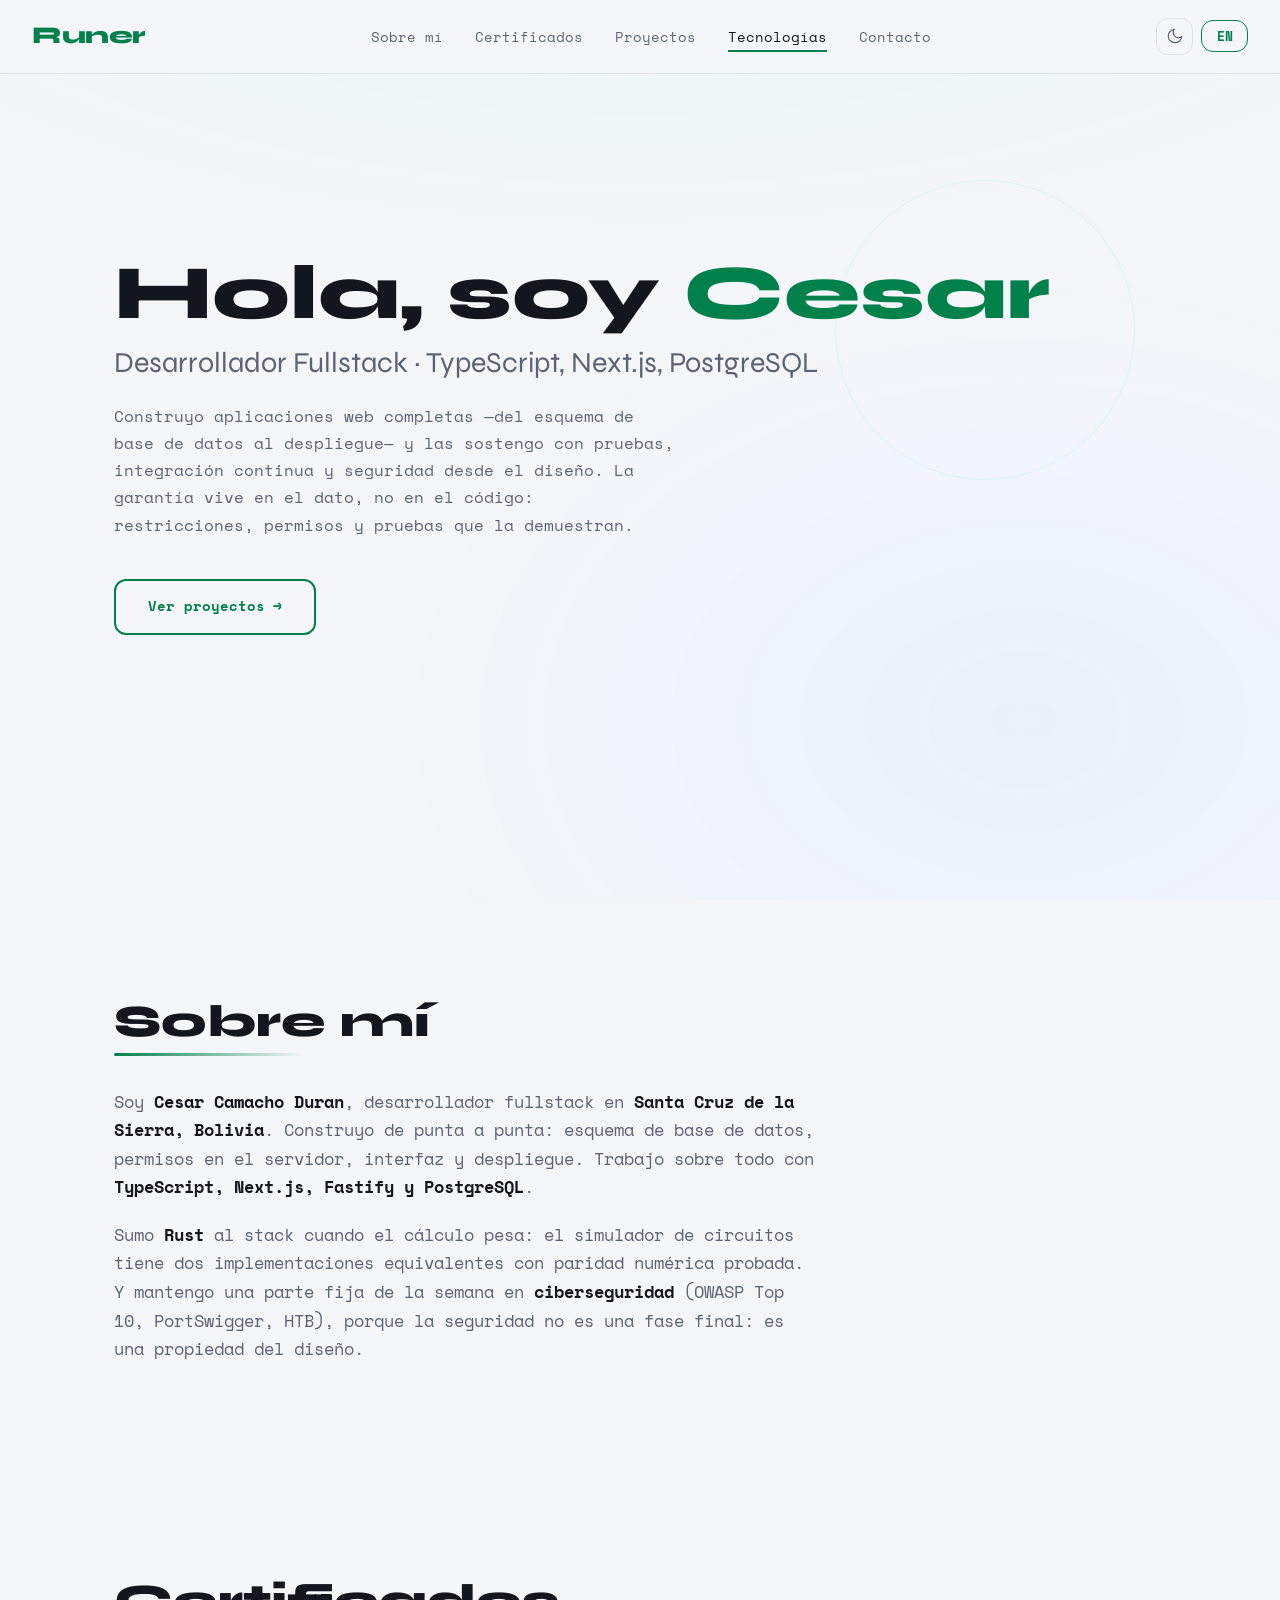
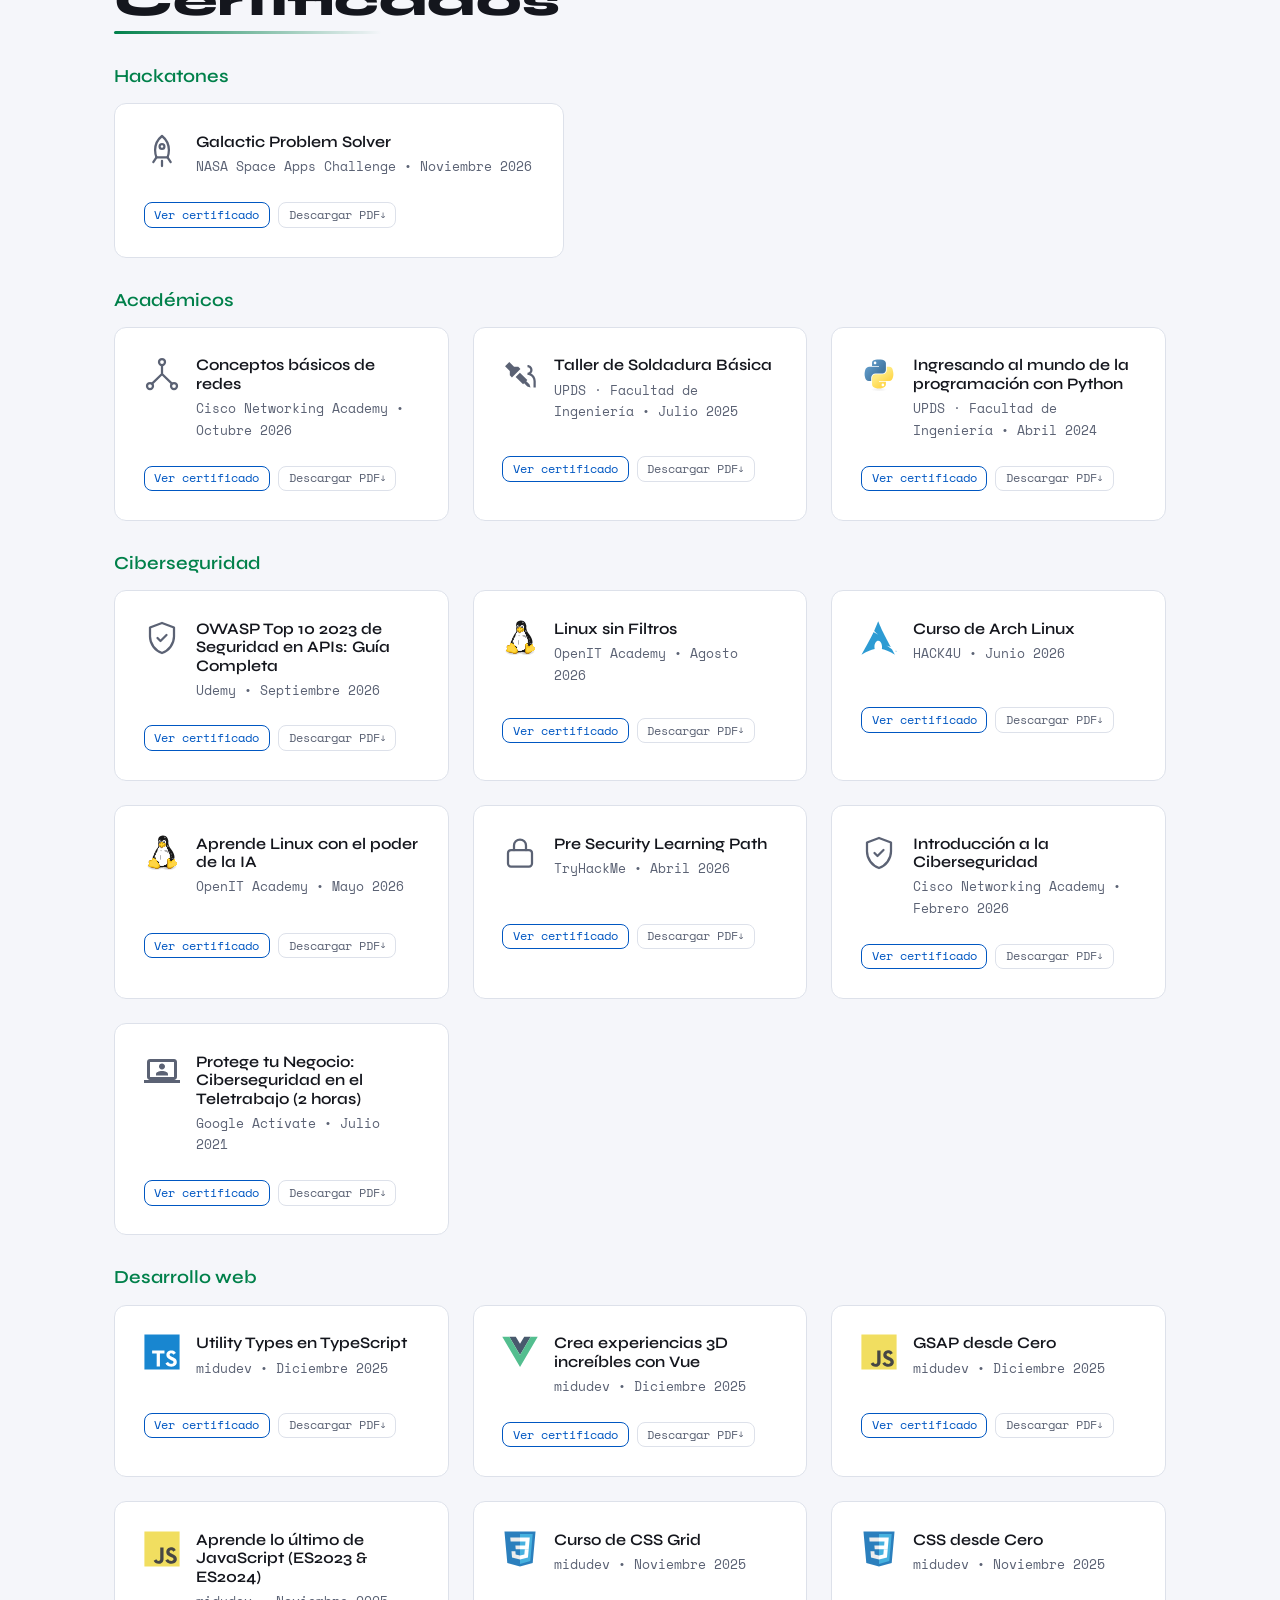
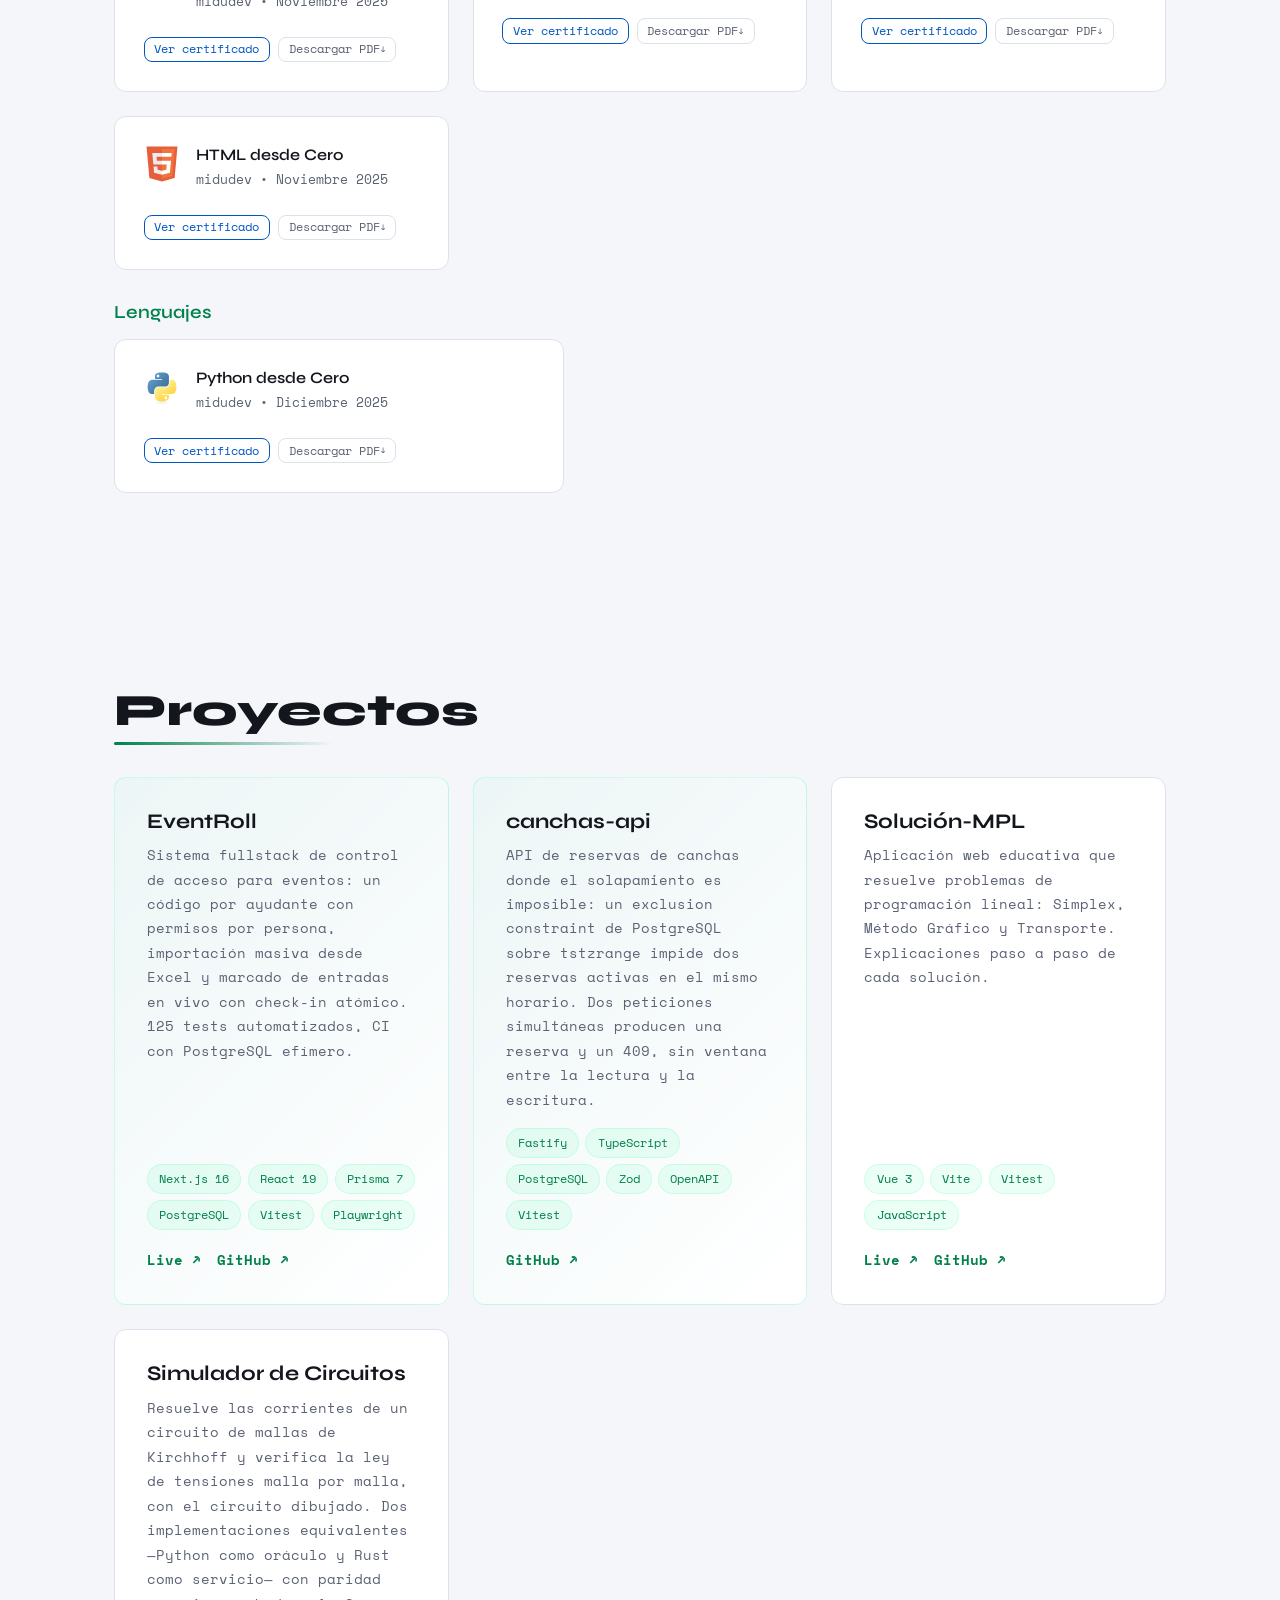
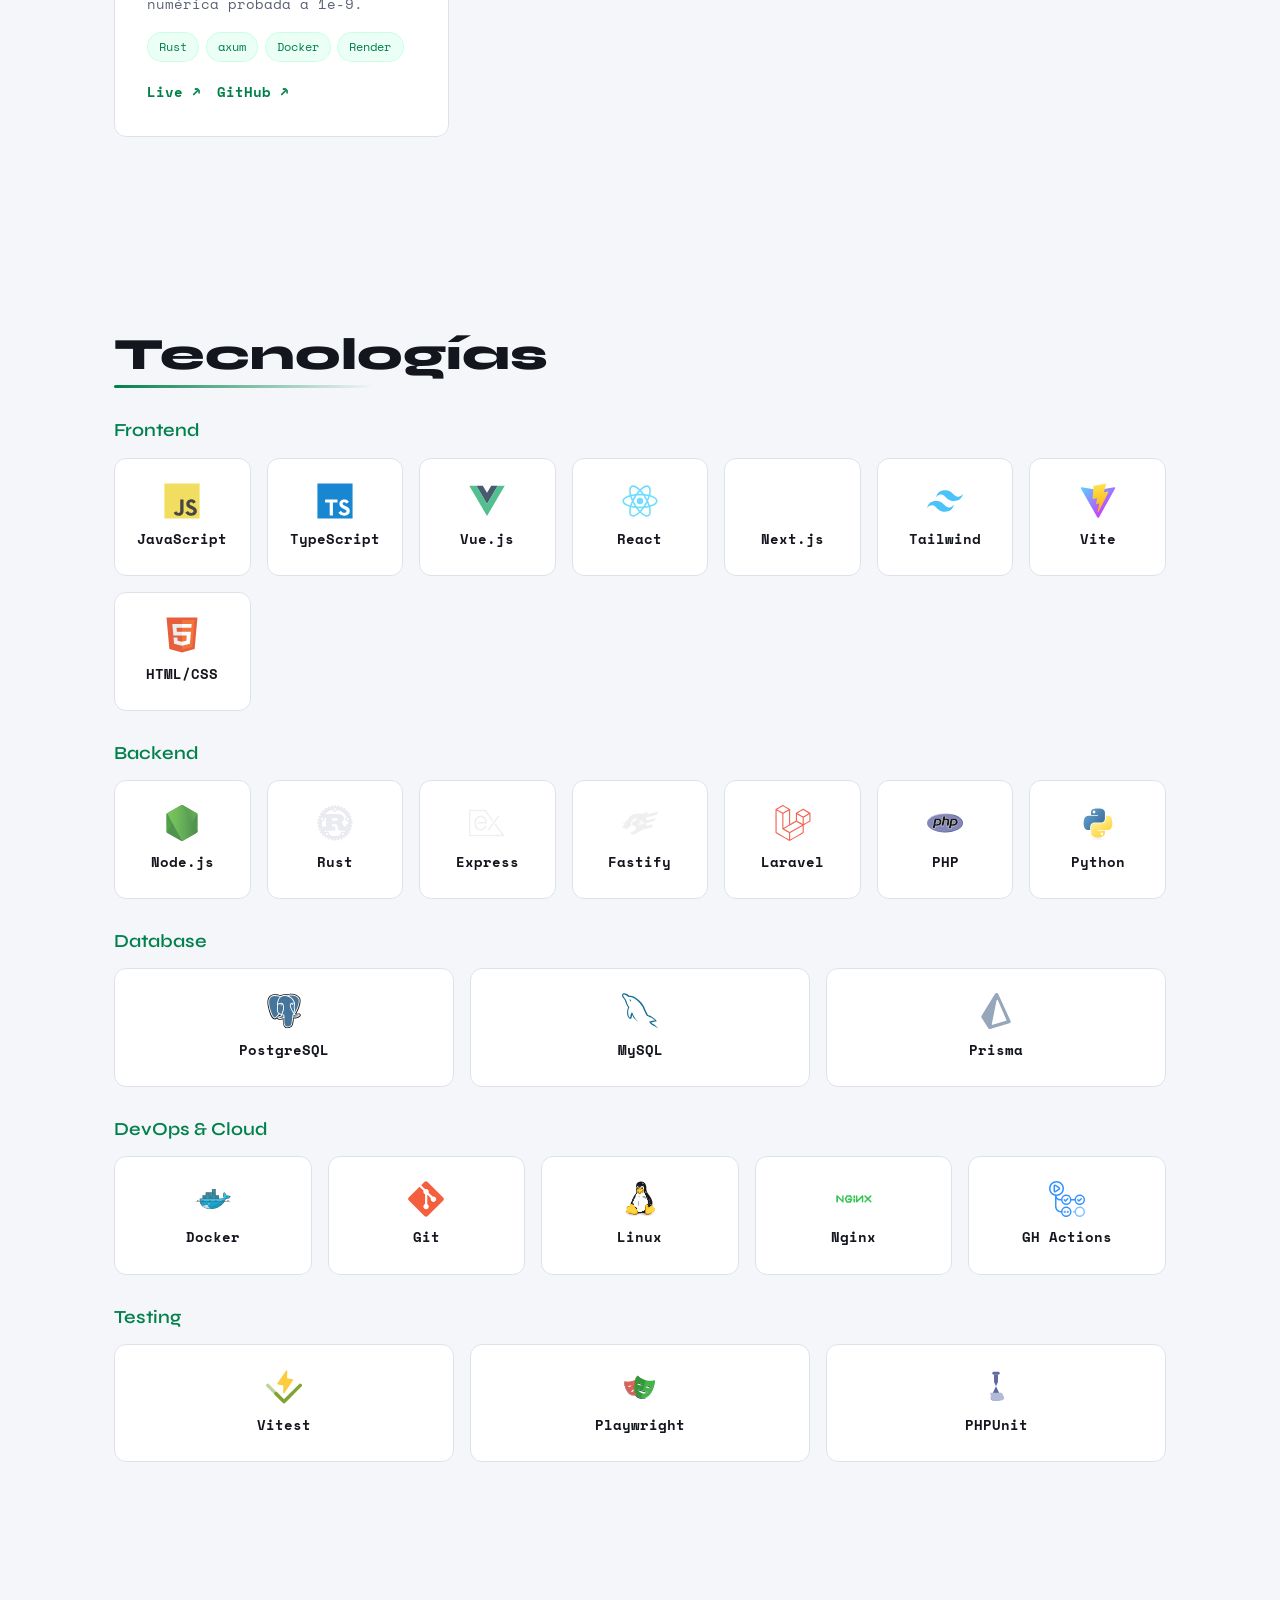
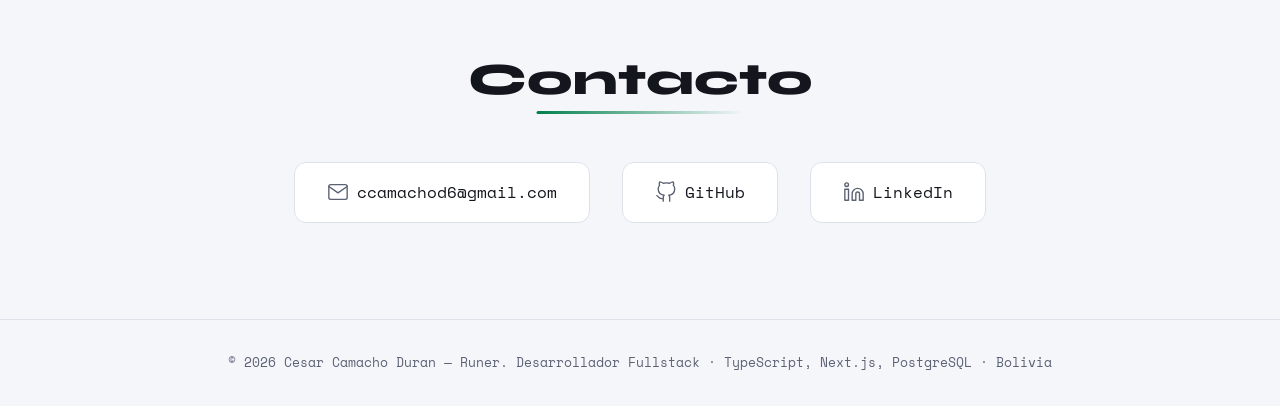
==== commit 678c75d8: "content(projects): remove Zentramind The card carried no link, so the grid now lists only projects a" ====
--- a/index.html
+++ b/index.html
@@ -365,21 +365,6 @@
             <h2 data-es="Proyectos" data-en="Projects">Proyectos</h2>
             <div class="projects-grid reveal-children">
                 <div class="project-card project-card--featured">
-                    <h3>Zentramind</h3>
-                    <p class="project-desc" data-es="SaaS multi-tenant con IA que automatiza conversaciones de WhatsApp Business usando OpenAI. Scoring de leads (0-100), respuestas automáticas y dashboard para toma de control humano. Producto propio." data-en="Multi-tenant SaaS with AI that automates WhatsApp Business conversations using OpenAI. Lead scoring (0-100), auto-replies, and dashboard for human takeover. Own product.">
-                        SaaS multi-tenant con IA que automatiza conversaciones de WhatsApp Business usando OpenAI. Scoring de leads (0-100), respuestas automáticas y dashboard para toma de control humano. Producto propio.
-                    </p>
-                    <div class="project-tech">
-                        <span>Next.js 16</span>
-                        <span>React 19</span>
-                        <span>Fastify 5</span>
-                        <span>TypeScript</span>
-                        <span>Prisma 7</span>
-                        <span>OpenAI</span>
-                    </div>
-                </div>
-
-                <div class="project-card project-card--featured">
                     <h3>EventRoll</h3>
                     <p class="project-desc" data-es="Sistema fullstack de control de acceso para eventos: un código por ayudante con permisos por persona, importación masiva desde Excel y marcado de entradas en vivo con check-in atómico. 125 tests automatizados, CI con PostgreSQL efímero." data-en="Fullstack access-control system for events: one code per helper with per-person permissions, bulk Excel import, and live entry marking with atomic check-in. 125 automated tests, CI against an ephemeral PostgreSQL.">
                         Sistema fullstack de control de acceso para eventos: un código por ayudante con permisos por persona, importación masiva desde Excel y marcado de entradas en vivo con check-in atómico. 125 tests automatizados, CI con PostgreSQL efímero.
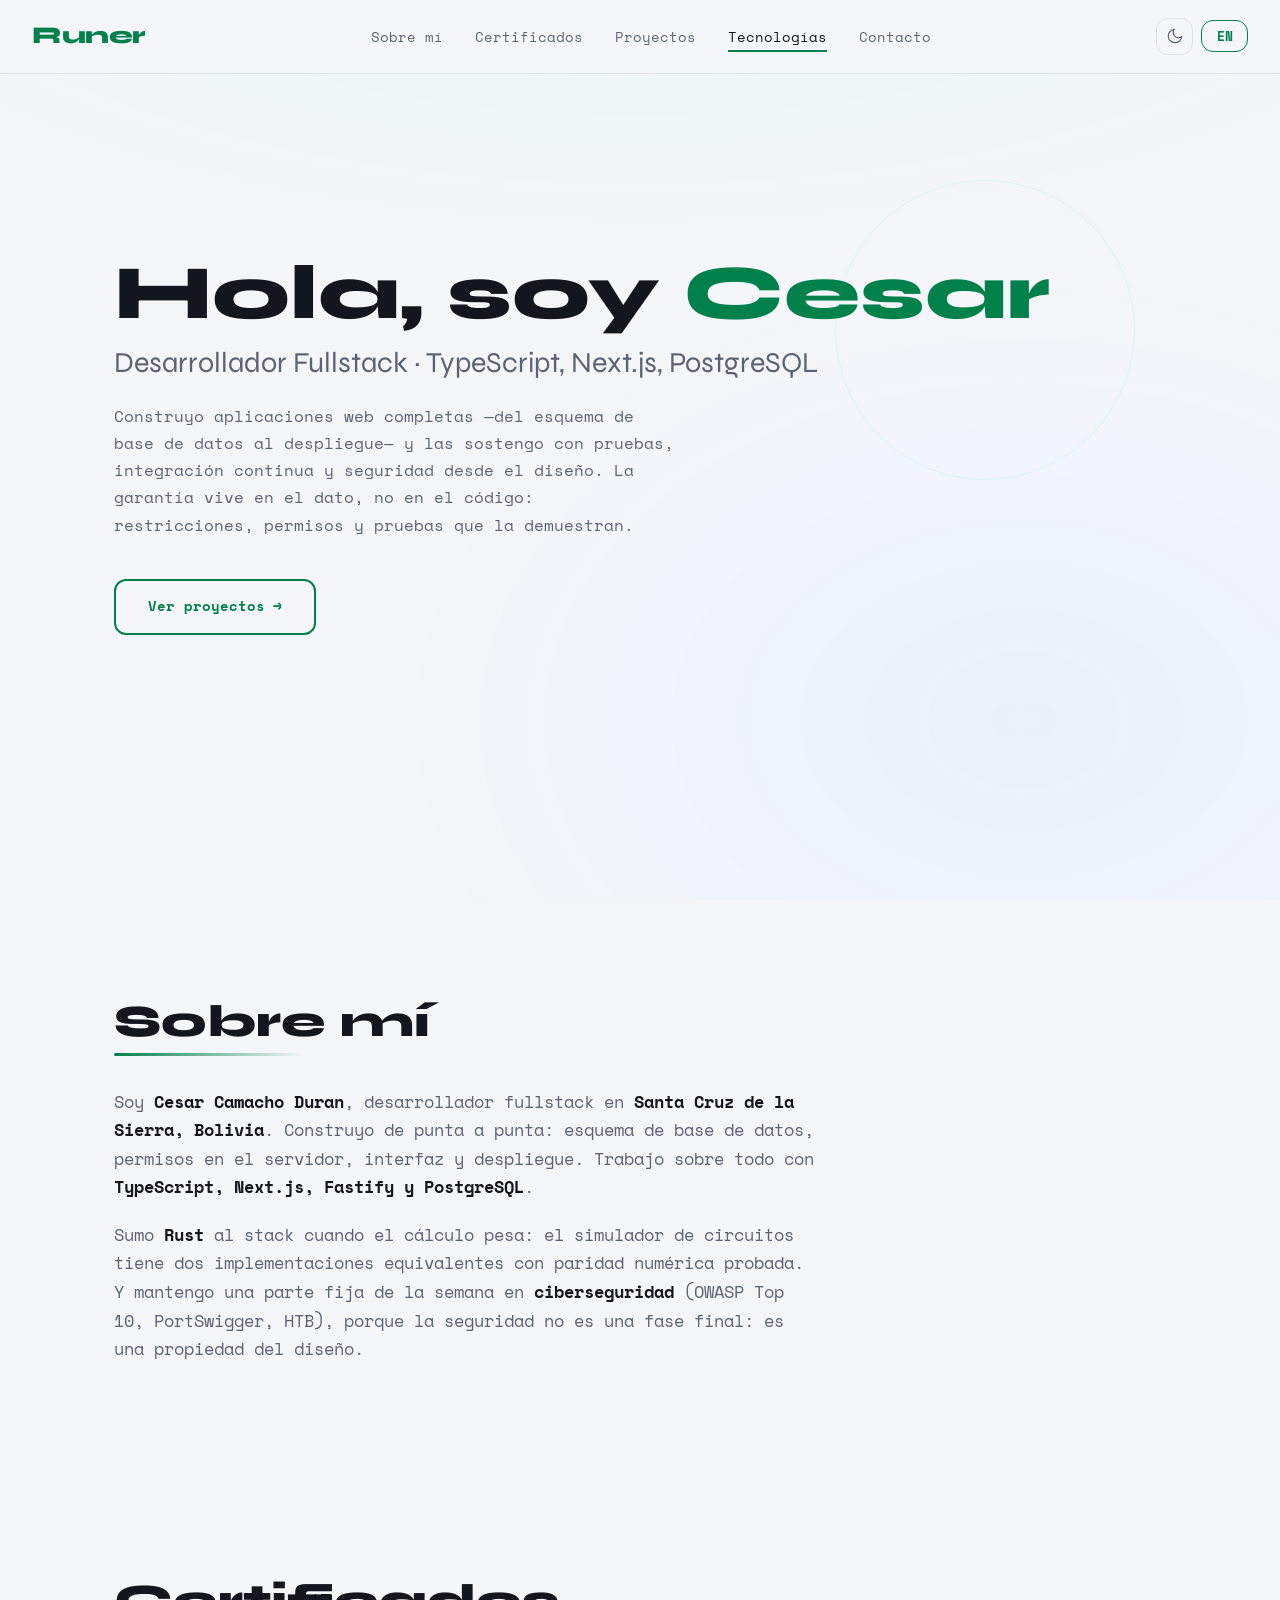
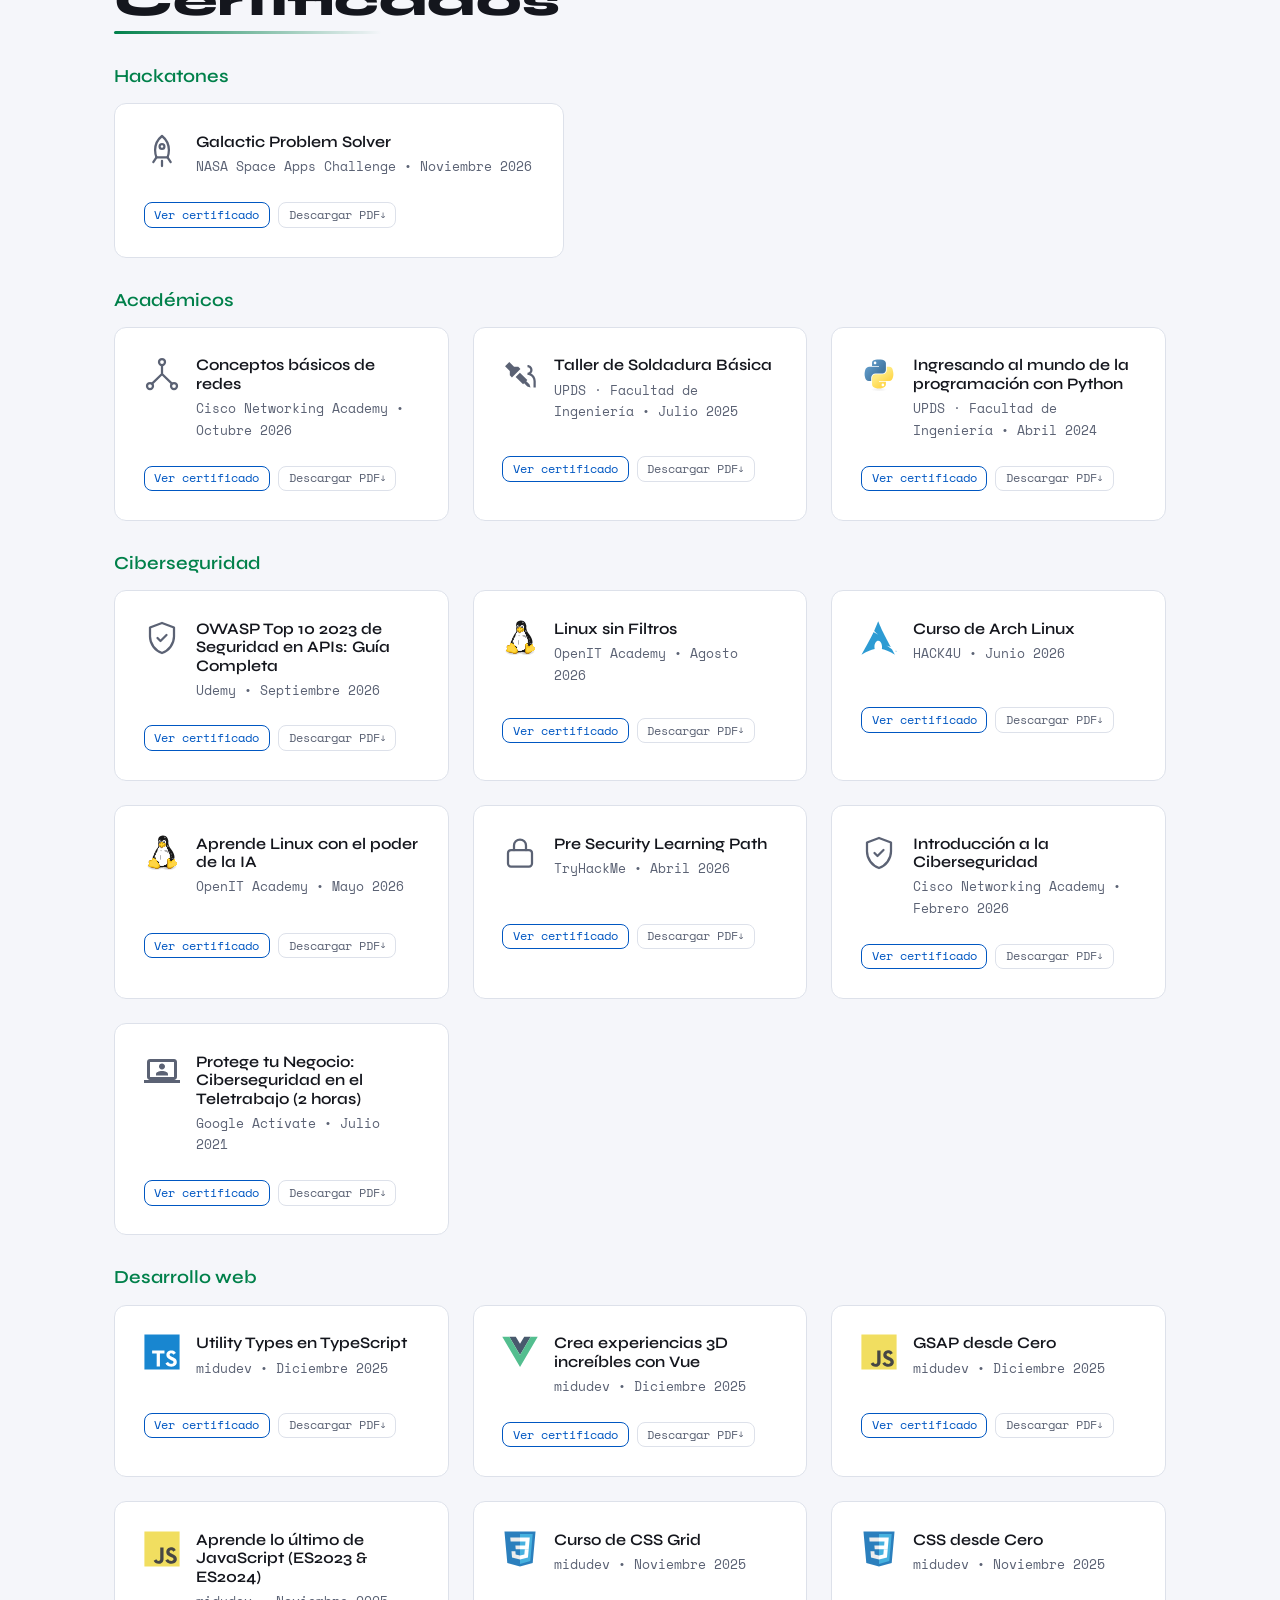
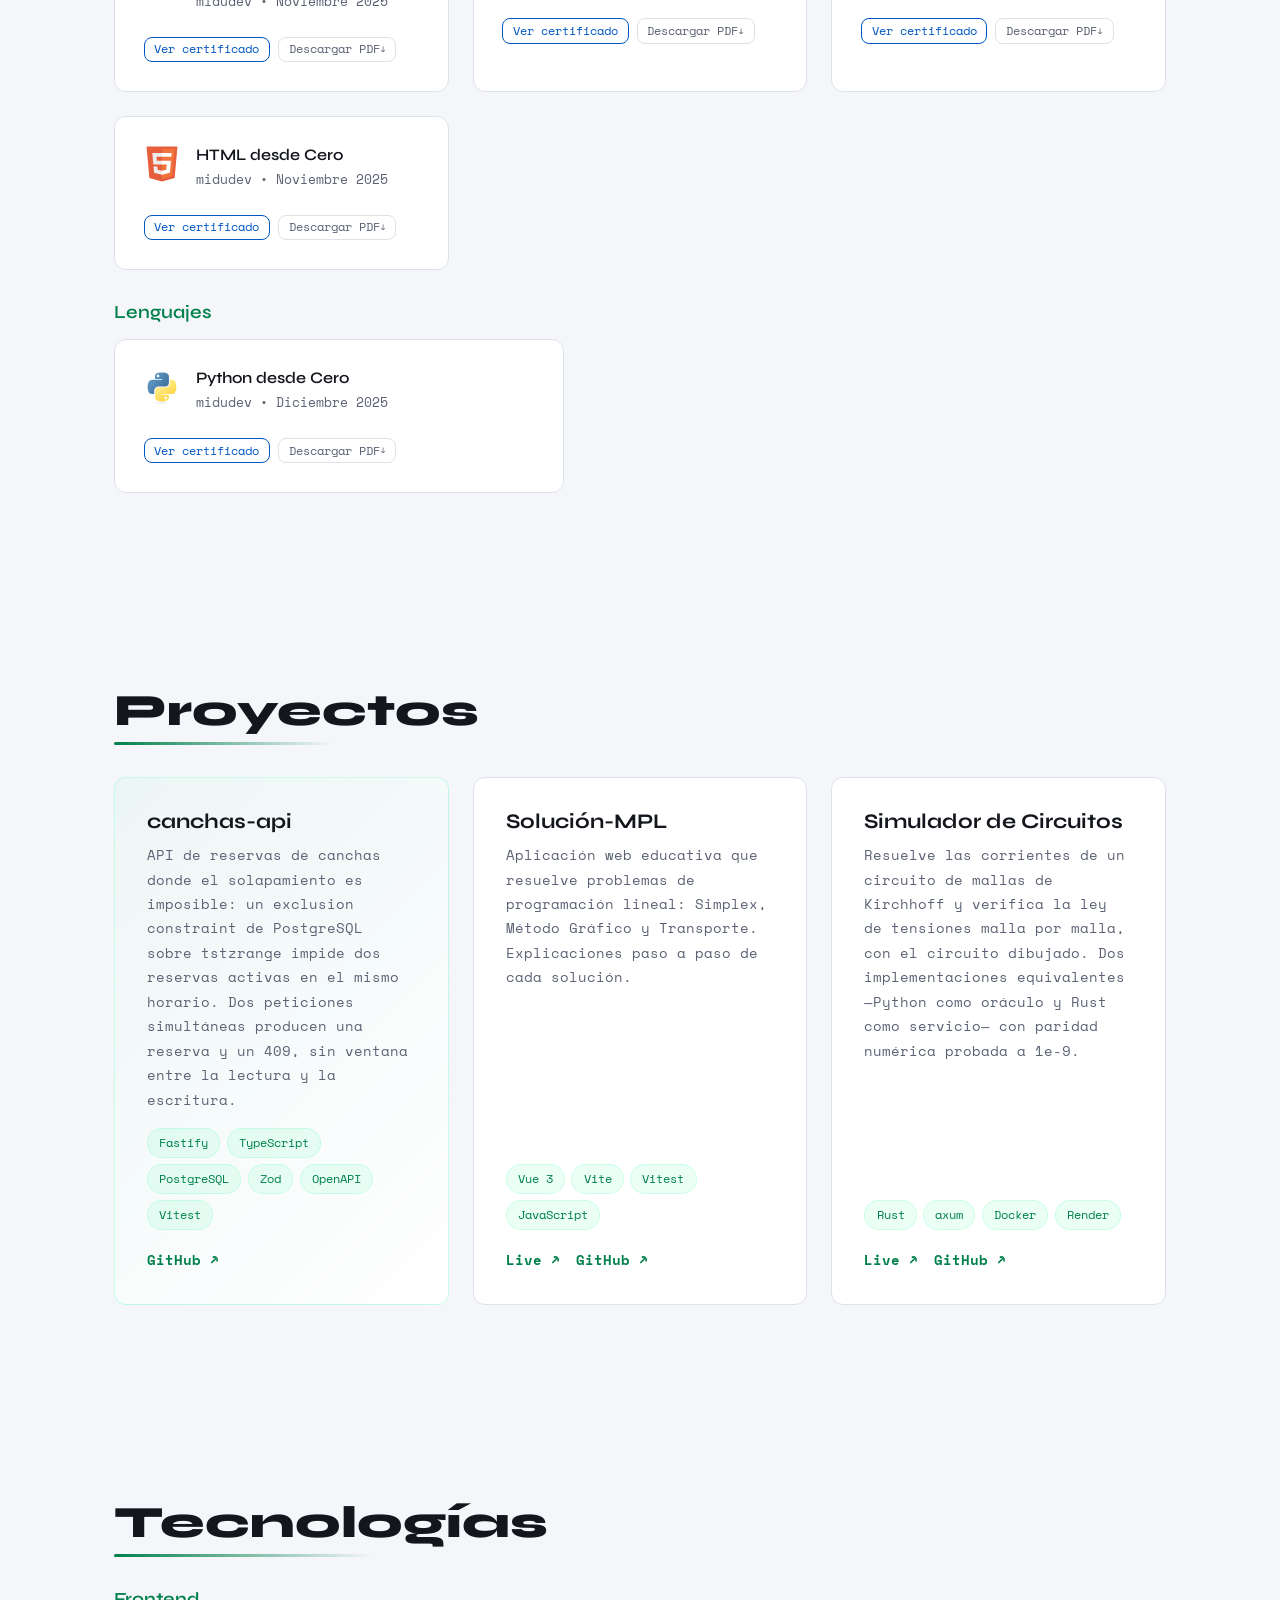
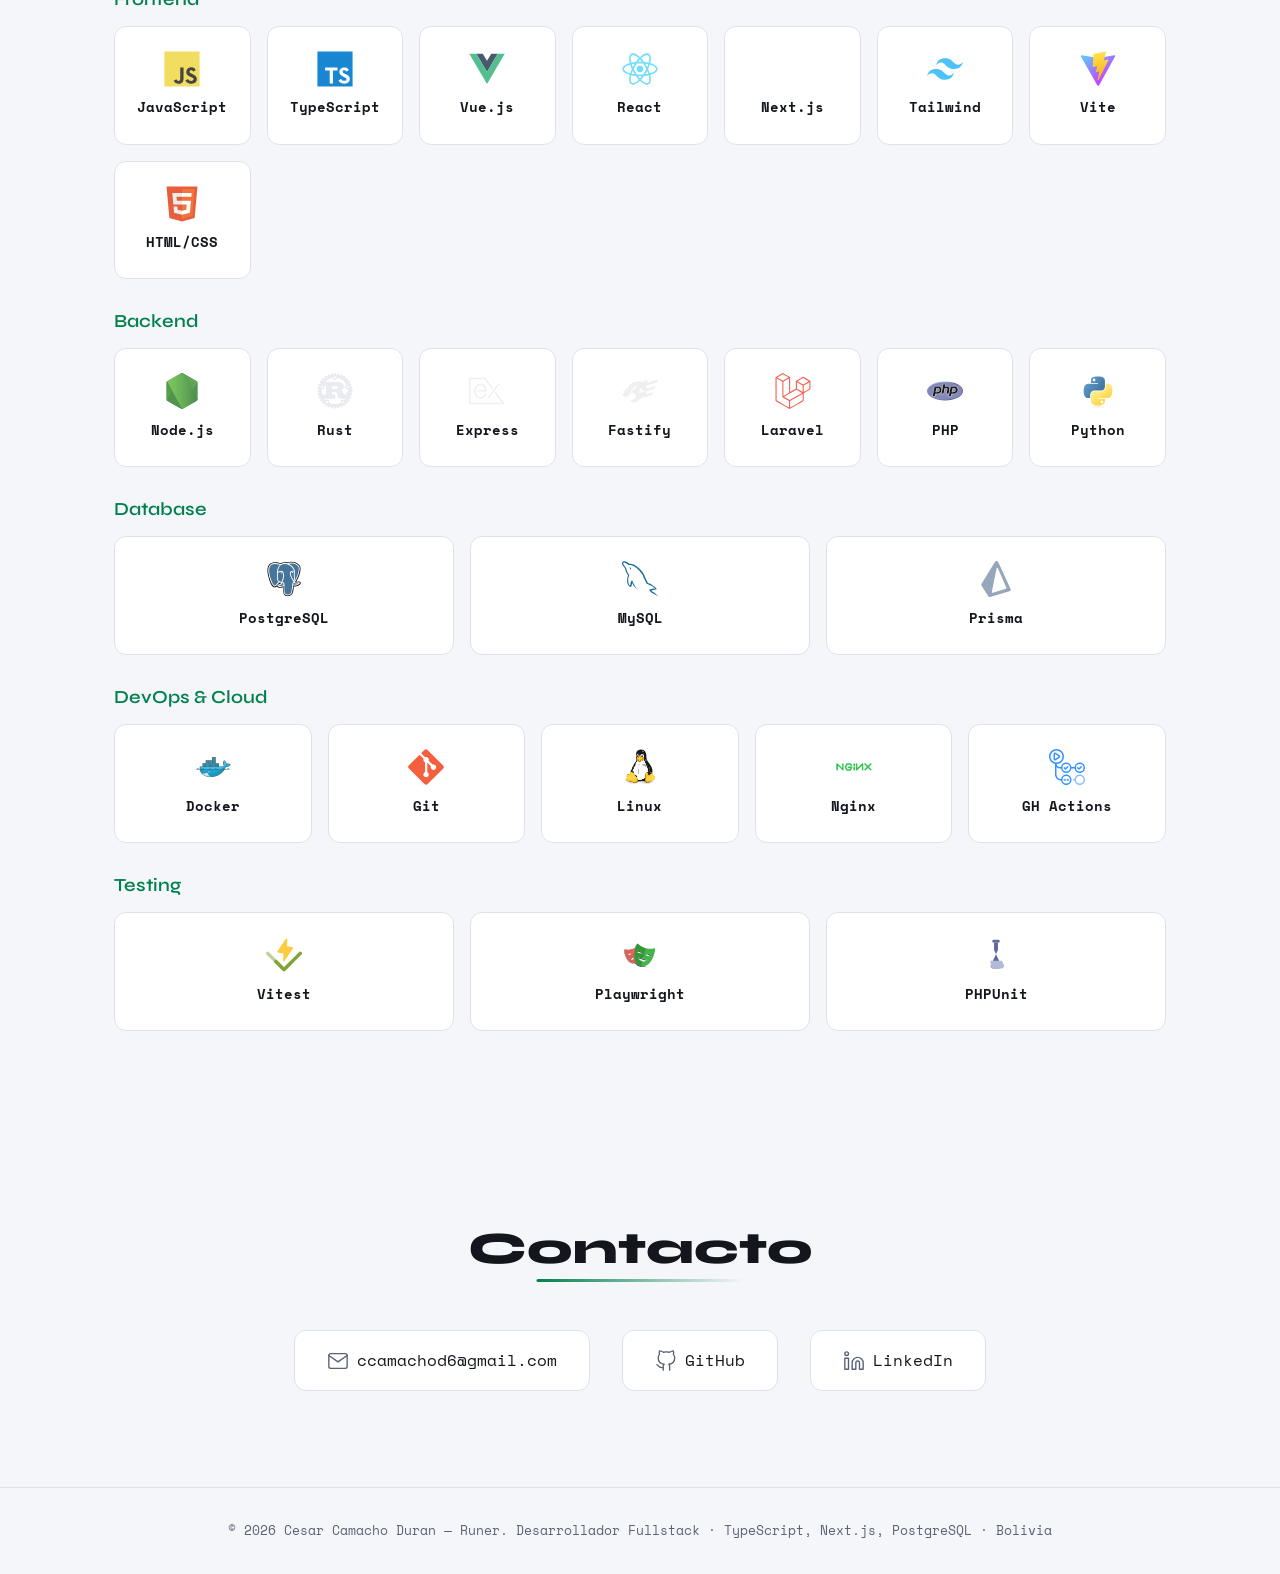
==== commit 1c6b3dbb: "content(projects): remove EventRoll Three projects remain, each with a live demo or a public reposit" ====
--- a/index.html
+++ b/index.html
@@ -365,29 +365,6 @@
             <h2 data-es="Proyectos" data-en="Projects">Proyectos</h2>
             <div class="projects-grid reveal-children">
                 <div class="project-card project-card--featured">
-                    <h3>EventRoll</h3>
-                    <p class="project-desc" data-es="Sistema fullstack de control de acceso para eventos: un código por ayudante con permisos por persona, importación masiva desde Excel y marcado de entradas en vivo con check-in atómico. 125 tests automatizados, CI con PostgreSQL efímero." data-en="Fullstack access-control system for events: one code per helper with per-person permissions, bulk Excel import, and live entry marking with atomic check-in. 125 automated tests, CI against an ephemeral PostgreSQL.">
-                        Sistema fullstack de control de acceso para eventos: un código por ayudante con permisos por persona, importación masiva desde Excel y marcado de entradas en vivo con check-in atómico. 125 tests automatizados, CI con PostgreSQL efímero.
-                    </p>
-                    <div class="project-tech">
-                        <span>Next.js 16</span>
-                        <span>React 19</span>
-                        <span>Prisma 7</span>
-                        <span>PostgreSQL</span>
-                        <span>Vitest</span>
-                        <span>Playwright</span>
-                    </div>
-                    <div class="project-links">
-                        <a href="https://event-roll.vercel.app" target="_blank" class="project-link" rel="noopener">
-                            Live ↗
-                        </a>
-                        <a href="https://github.com/runer0101/EventRoll" target="_blank" class="project-link" rel="noopener">
-                            GitHub ↗
-                        </a>
-                    </div>
-                </div>
-
-                <div class="project-card project-card--featured">
                     <h3>canchas-api</h3>
                     <p class="project-desc" data-es="API de reservas de canchas donde el solapamiento es imposible: un exclusion constraint de PostgreSQL sobre tstzrange impide dos reservas activas en el mismo horario. Dos peticiones simultáneas producen una reserva y un 409, sin ventana entre la lectura y la escritura." data-en="Court booking API where double-booking is impossible: a PostgreSQL exclusion constraint over tstzrange forbids two active reservations for the same slot. Two simultaneous requests yield one reservation and a 409, with no window between read and write.">
                         API de reservas de canchas donde el solapamiento es imposible: un exclusion constraint de PostgreSQL sobre tstzrange impide dos reservas activas en el mismo horario. Dos peticiones simultáneas producen una reserva y un 409, sin ventana entre la lectura y la escritura.
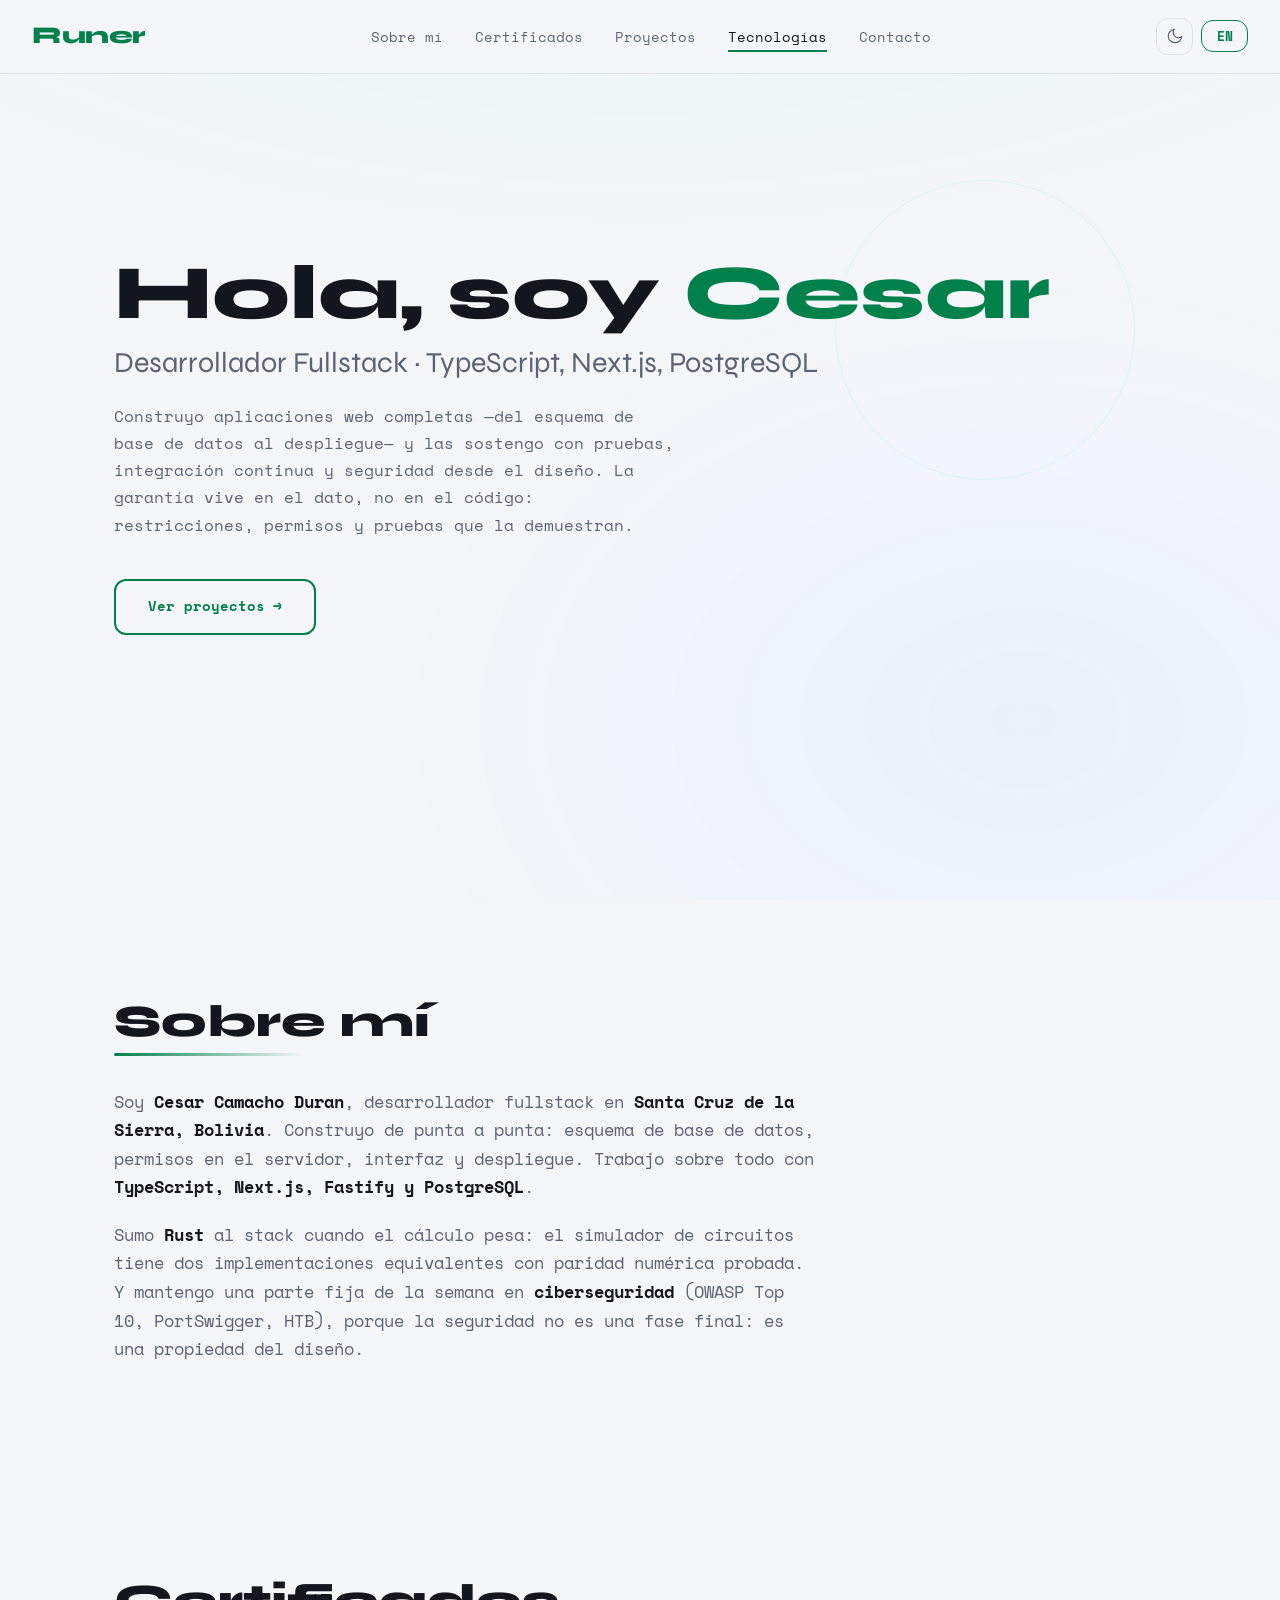
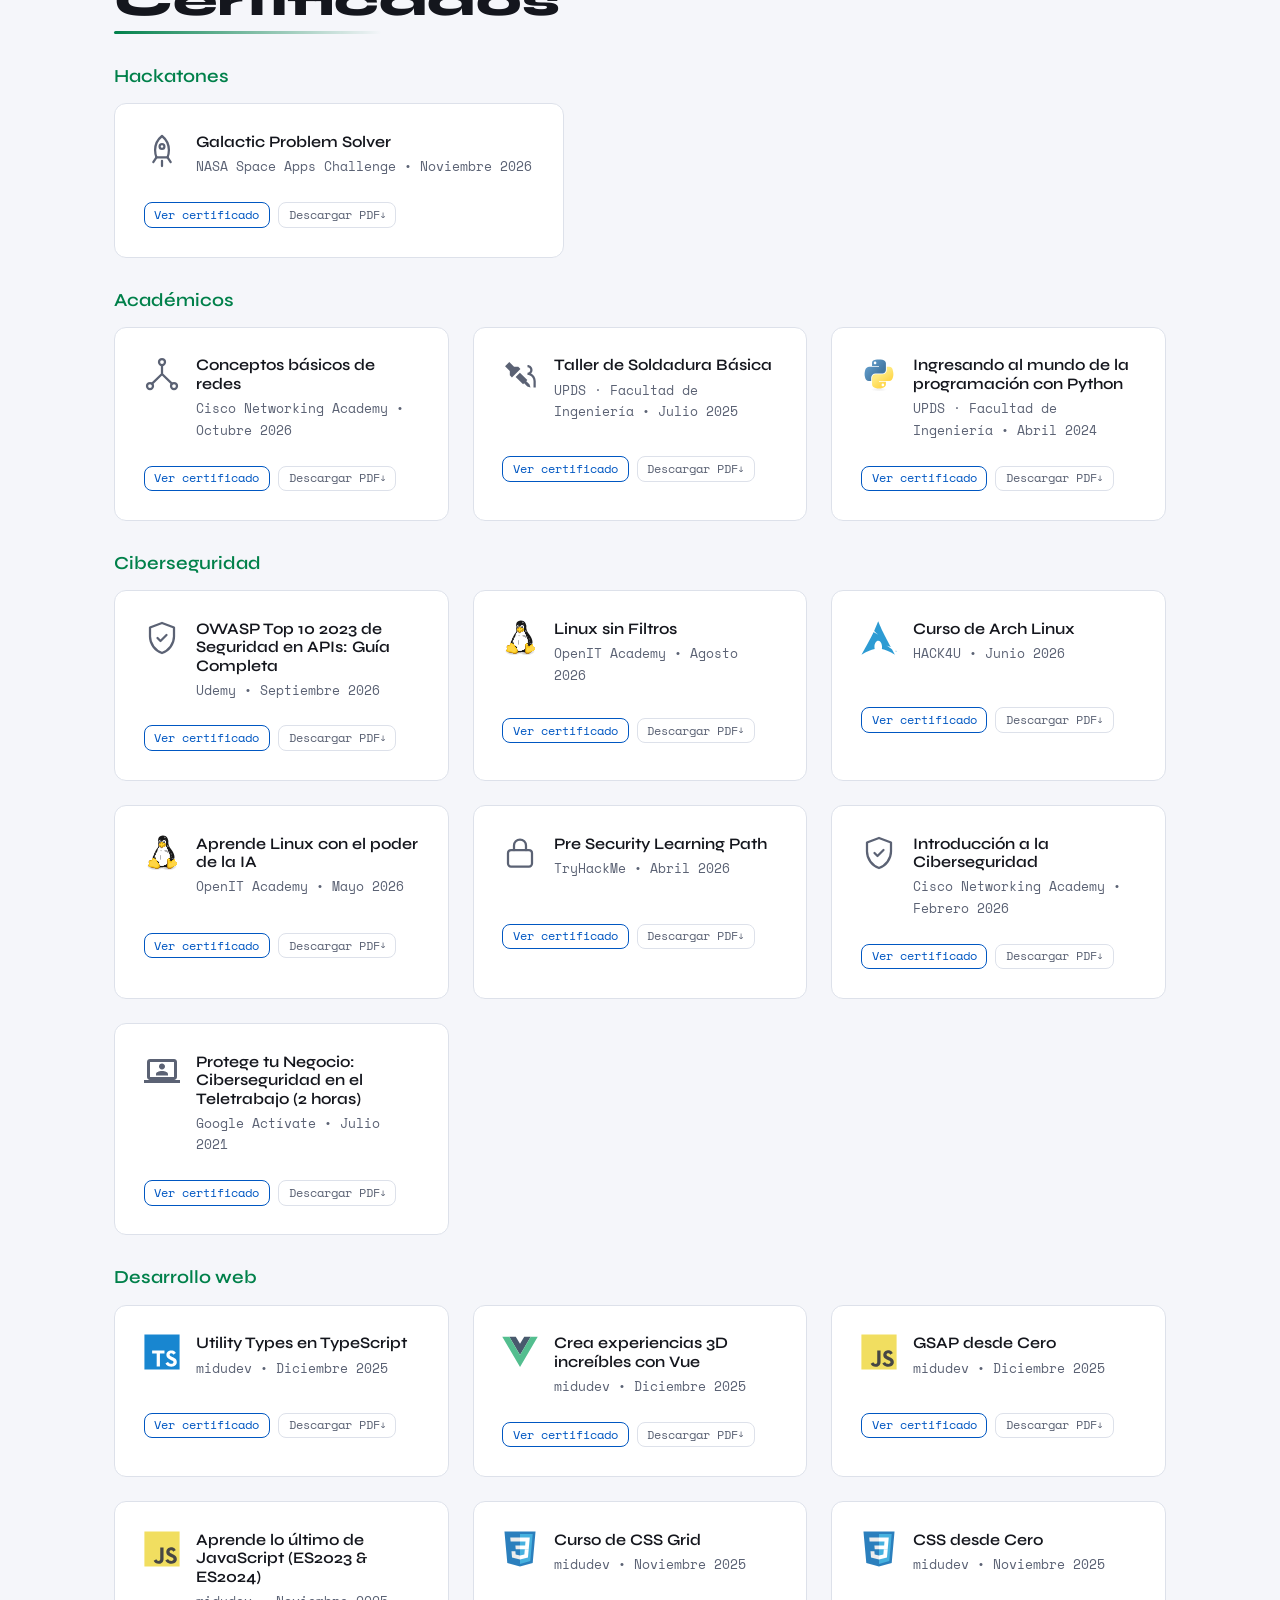
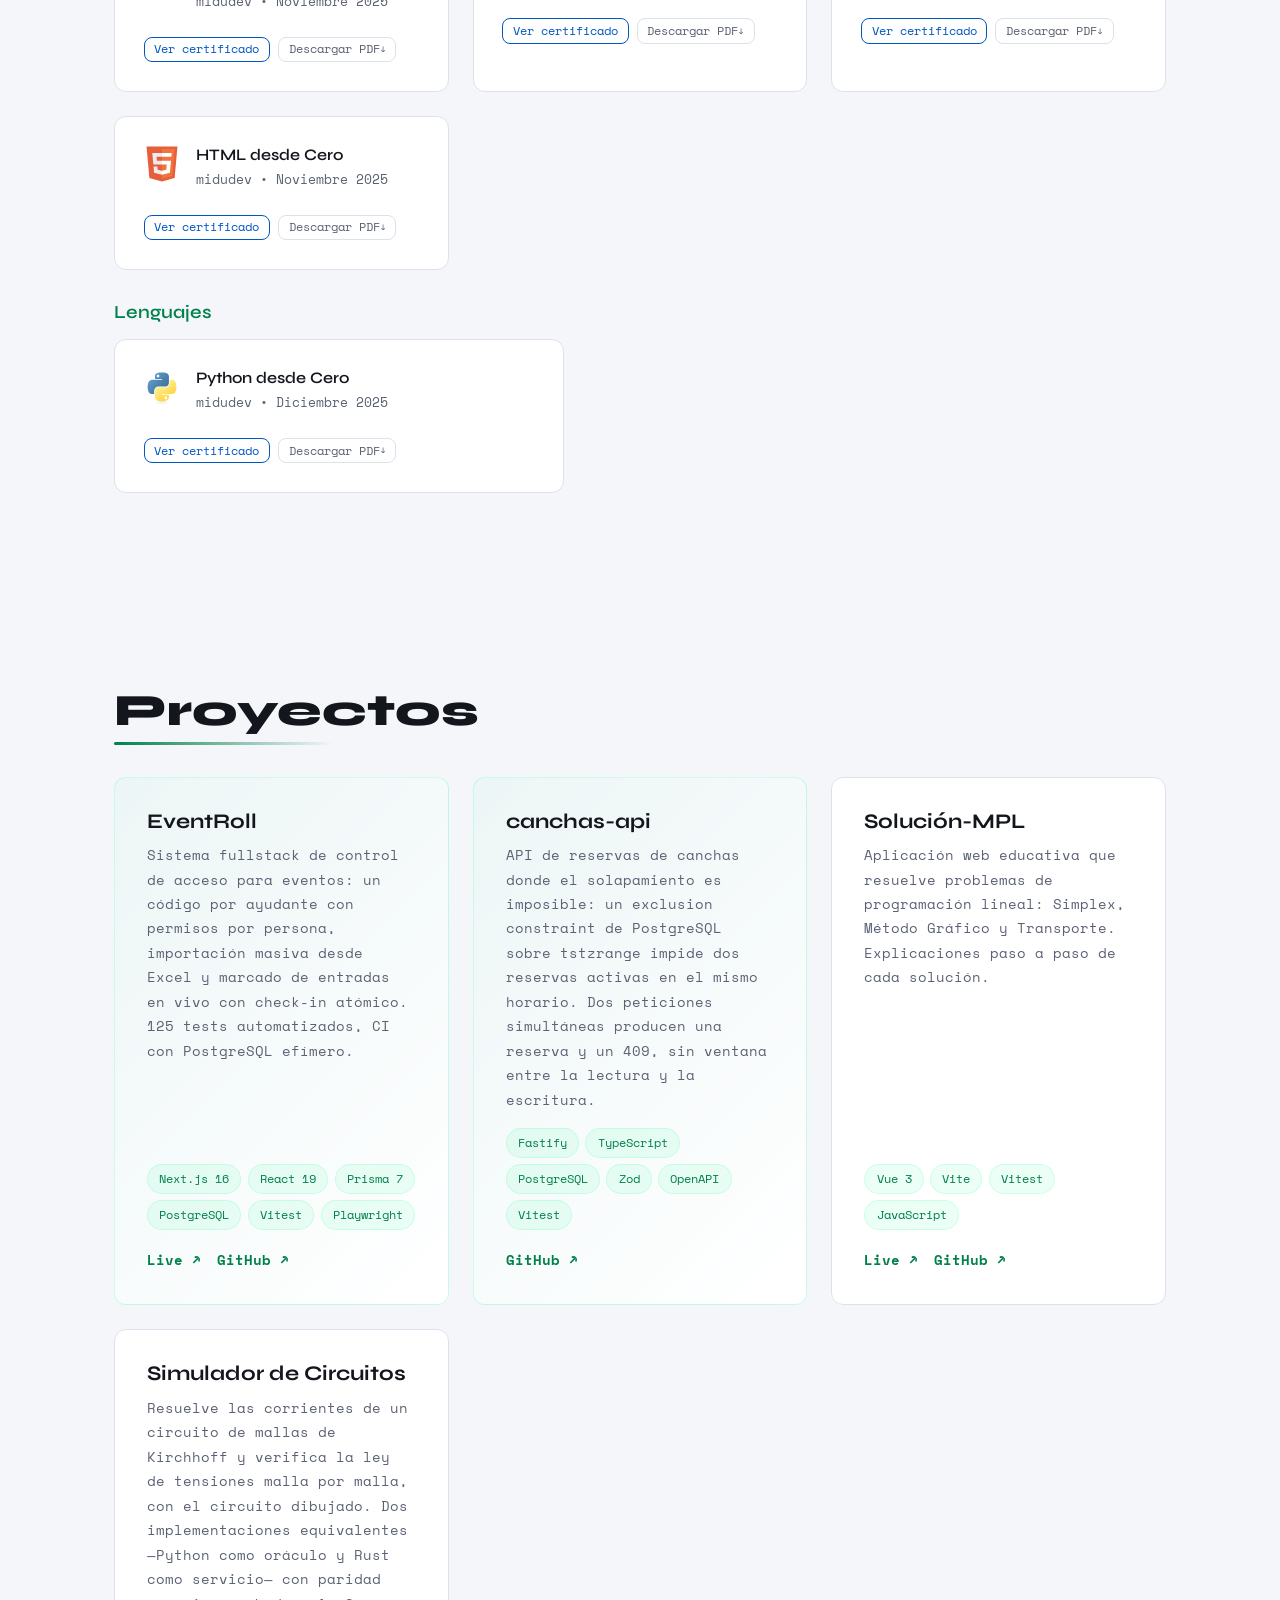
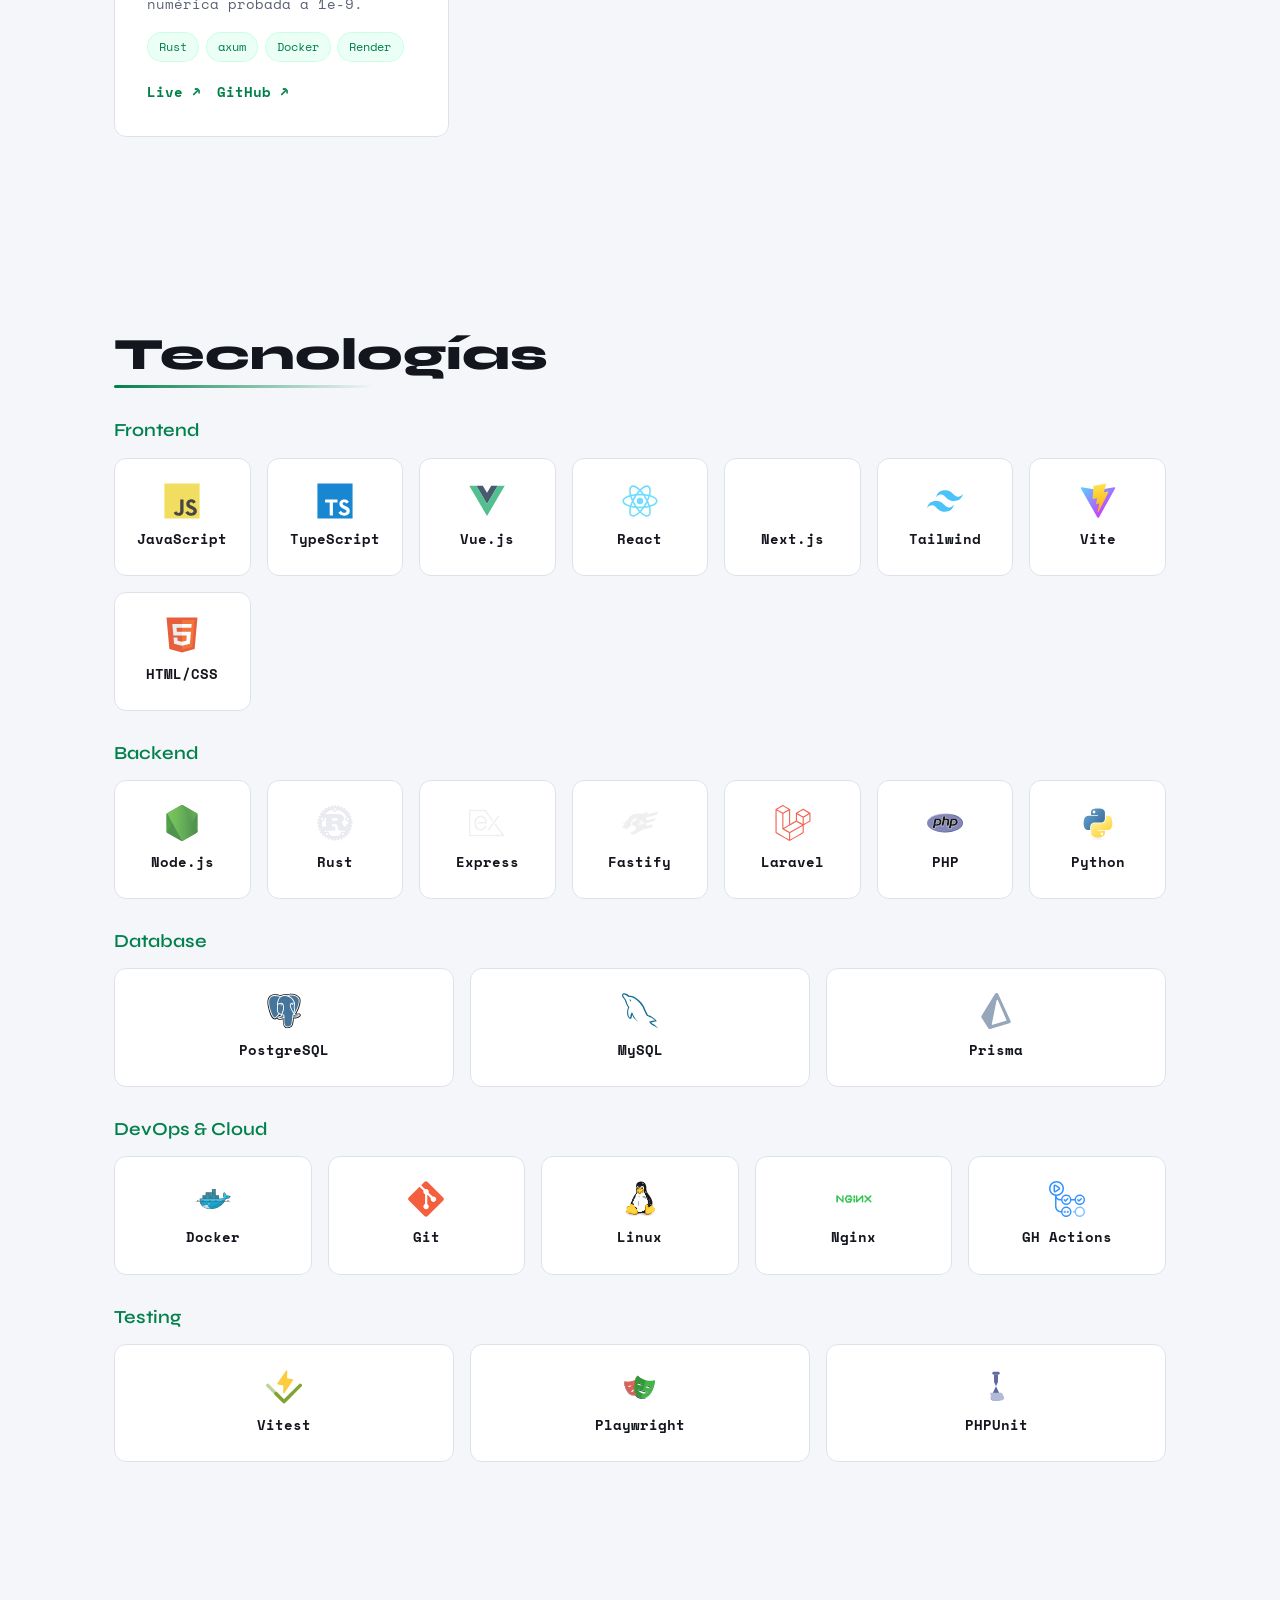
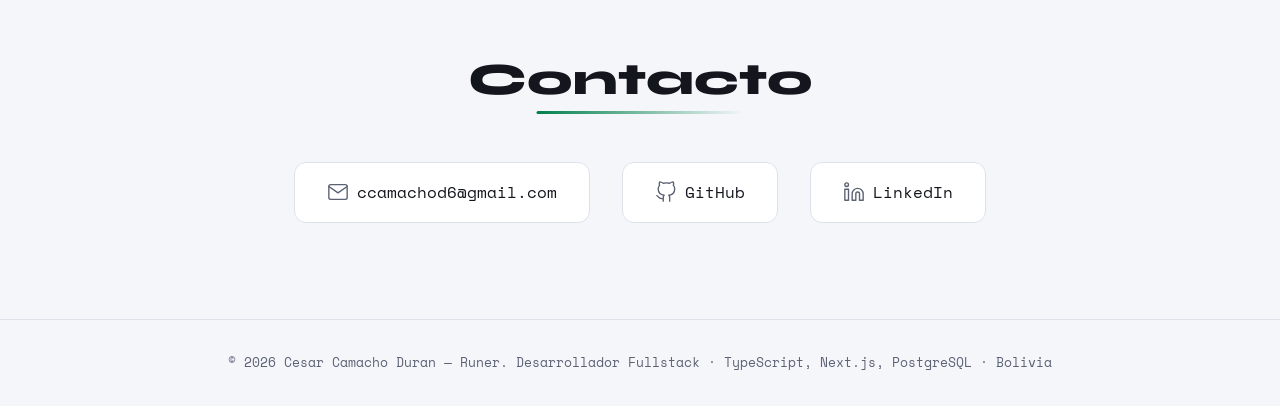
==== commit 840e0b6b: "content(projects): restore EventRoll Only Zentramind had to go; EventRoll was removed by mistake. Th" ====
--- a/index.html
+++ b/index.html
@@ -365,6 +365,29 @@
             <h2 data-es="Proyectos" data-en="Projects">Proyectos</h2>
             <div class="projects-grid reveal-children">
                 <div class="project-card project-card--featured">
+                    <h3>EventRoll</h3>
+                    <p class="project-desc" data-es="Sistema fullstack de control de acceso para eventos: un código por ayudante con permisos por persona, importación masiva desde Excel y marcado de entradas en vivo con check-in atómico. 125 tests automatizados, CI con PostgreSQL efímero." data-en="Fullstack access-control system for events: one code per helper with per-person permissions, bulk Excel import, and live entry marking with atomic check-in. 125 automated tests, CI against an ephemeral PostgreSQL.">
+                        Sistema fullstack de control de acceso para eventos: un código por ayudante con permisos por persona, importación masiva desde Excel y marcado de entradas en vivo con check-in atómico. 125 tests automatizados, CI con PostgreSQL efímero.
+                    </p>
+                    <div class="project-tech">
+                        <span>Next.js 16</span>
+                        <span>React 19</span>
+                        <span>Prisma 7</span>
+                        <span>PostgreSQL</span>
+                        <span>Vitest</span>
+                        <span>Playwright</span>
+                    </div>
+                    <div class="project-links">
+                        <a href="https://event-roll.vercel.app" target="_blank" class="project-link" rel="noopener">
+                            Live ↗
+                        </a>
+                        <a href="https://github.com/runer0101/EventRoll" target="_blank" class="project-link" rel="noopener">
+                            GitHub ↗
+                        </a>
+                    </div>
+                </div>
+
+                <div class="project-card project-card--featured">
                     <h3>canchas-api</h3>
                     <p class="project-desc" data-es="API de reservas de canchas donde el solapamiento es imposible: un exclusion constraint de PostgreSQL sobre tstzrange impide dos reservas activas en el mismo horario. Dos peticiones simultáneas producen una reserva y un 409, sin ventana entre la lectura y la escritura." data-en="Court booking API where double-booking is impossible: a PostgreSQL exclusion constraint over tstzrange forbids two active reservations for the same slot. Two simultaneous requests yield one reservation and a 409, with no window between read and write.">
                         API de reservas de canchas donde el solapamiento es imposible: un exclusion constraint de PostgreSQL sobre tstzrange impide dos reservas activas en el mismo horario. Dos peticiones simultáneas producen una reserva y un 409, sin ventana entre la lectura y la escritura.
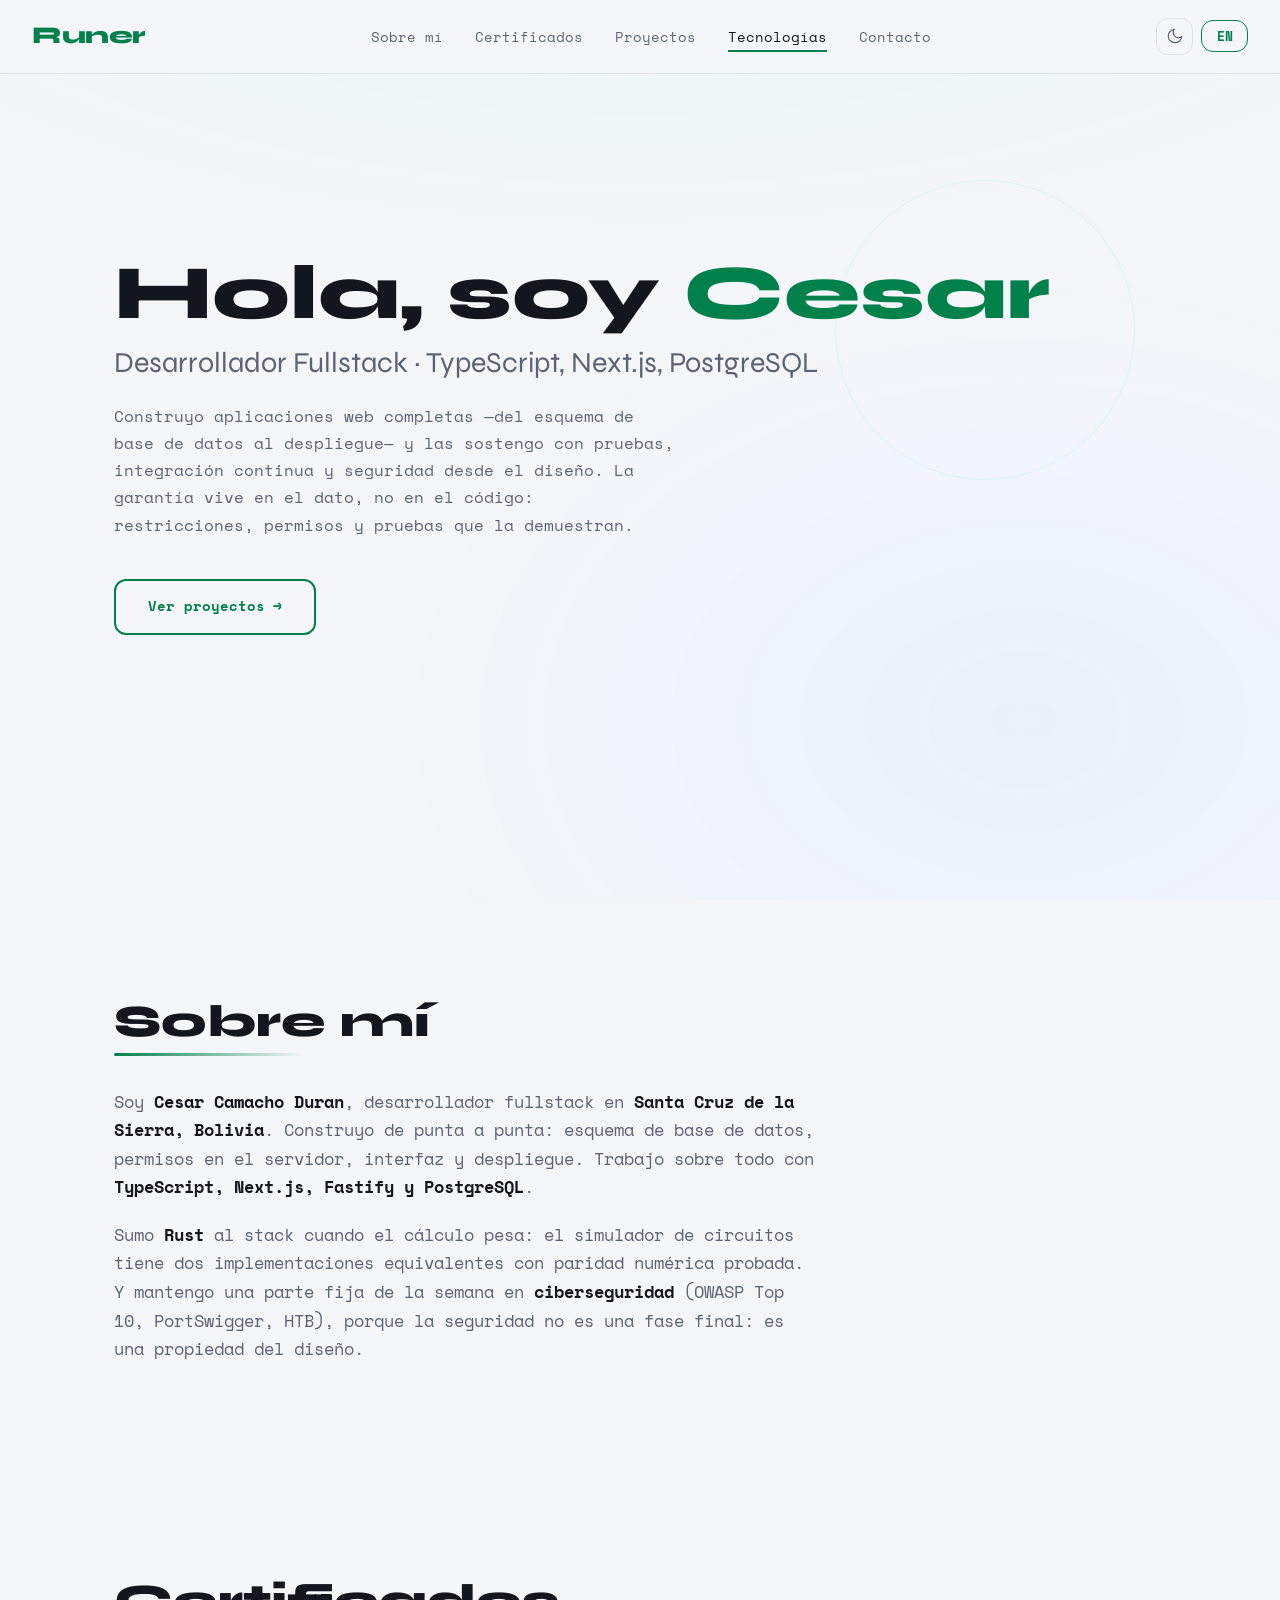
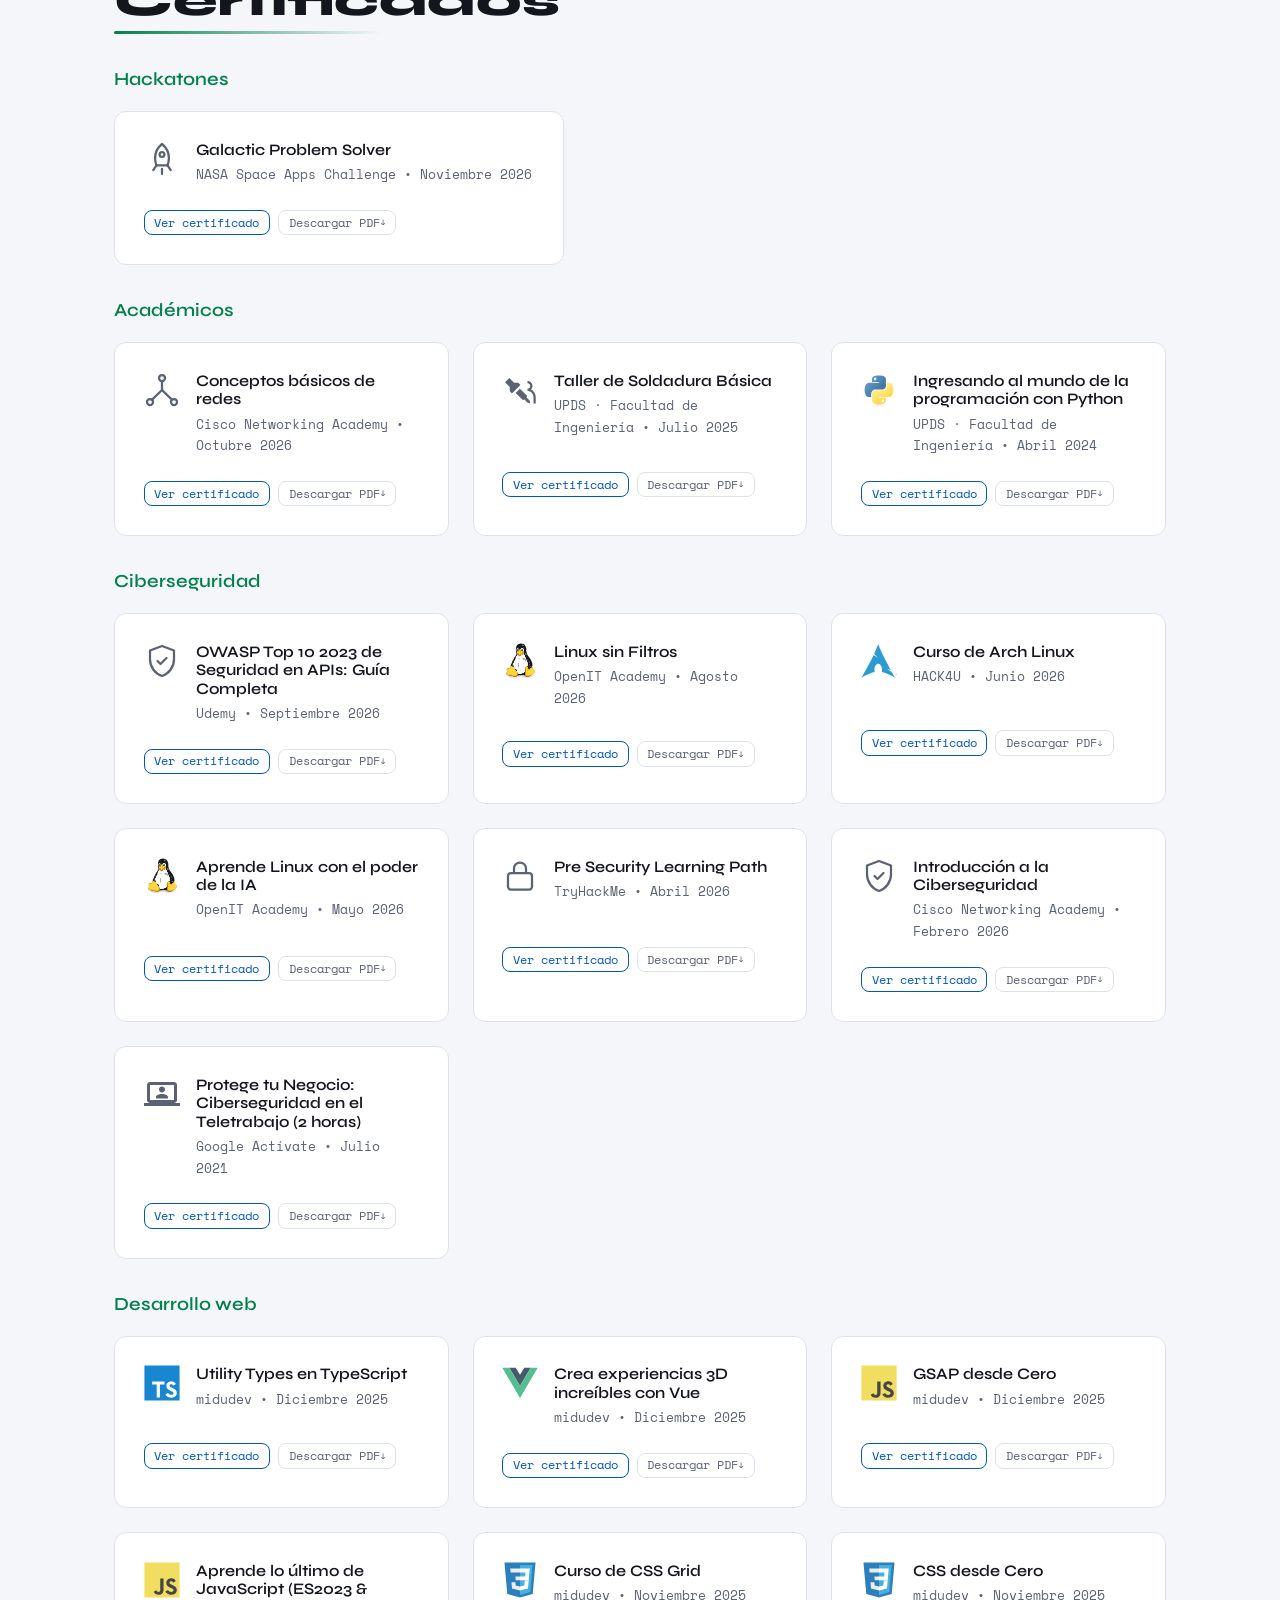
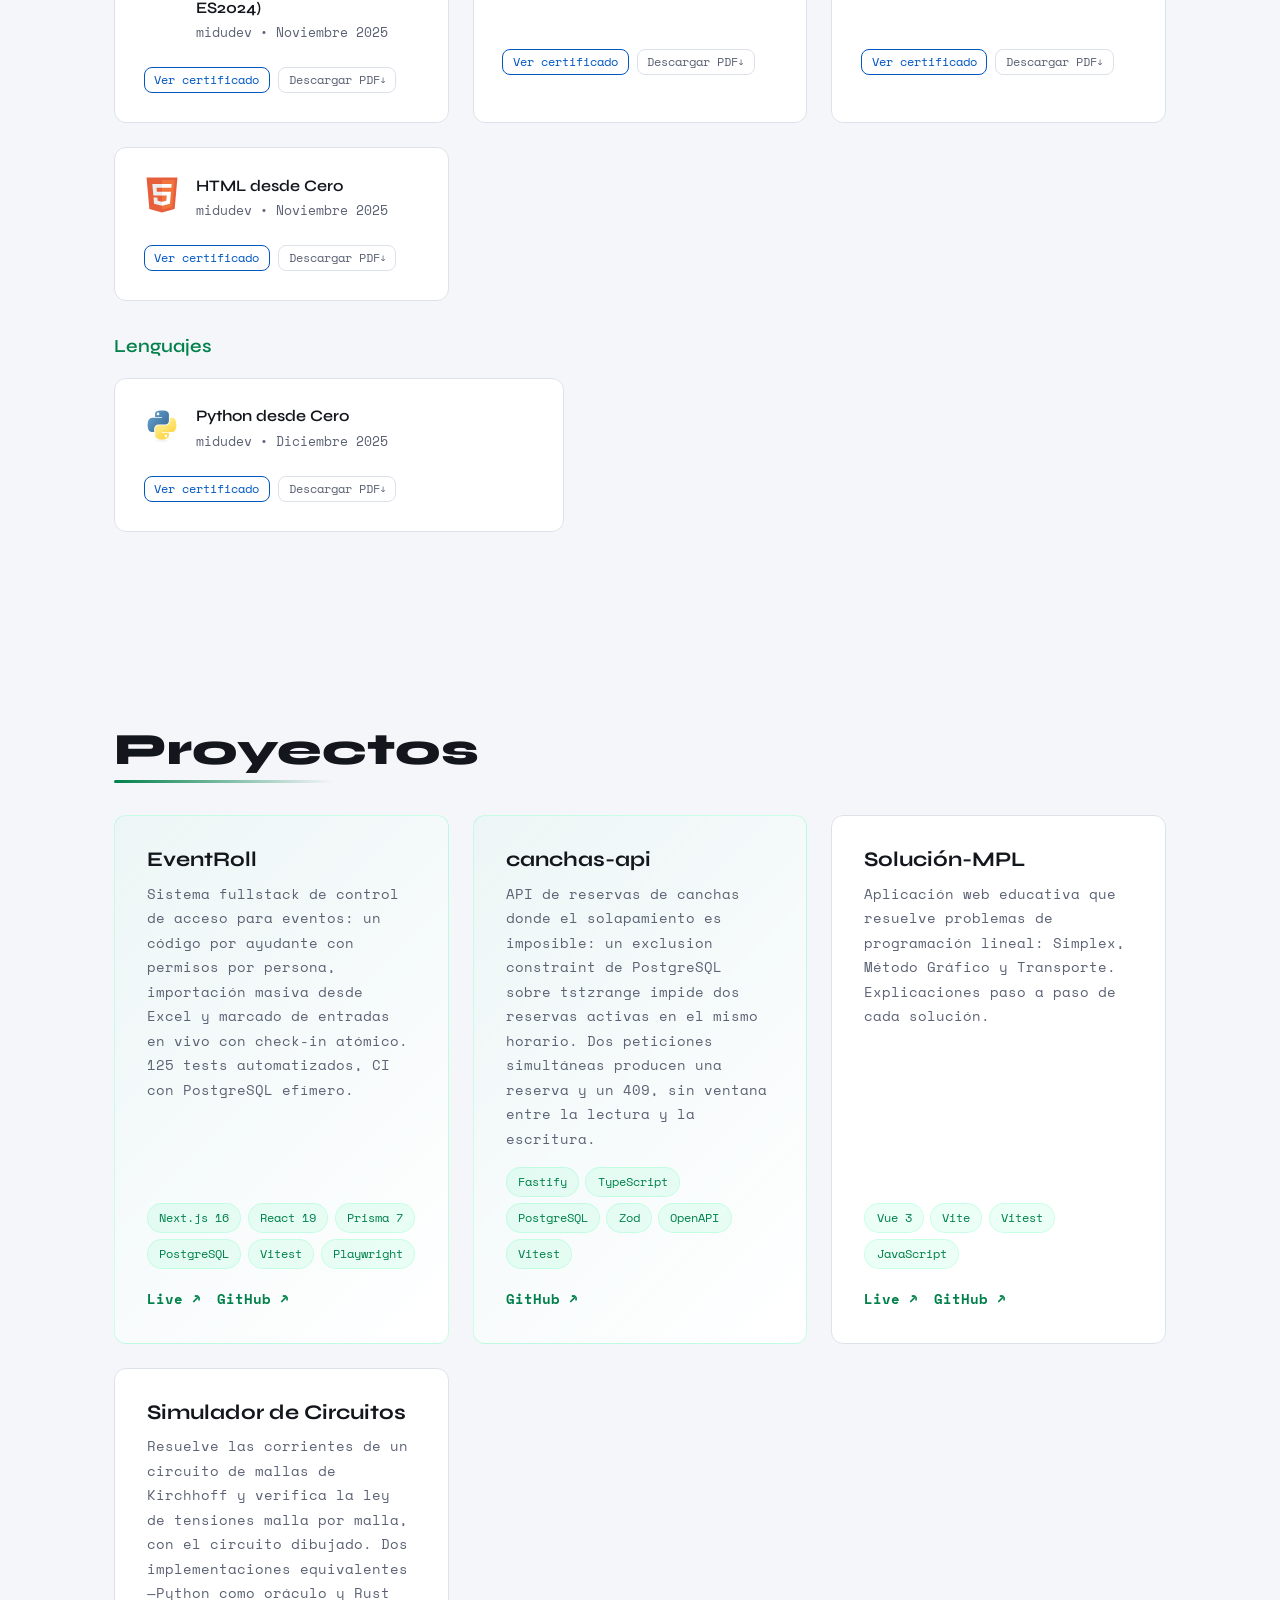
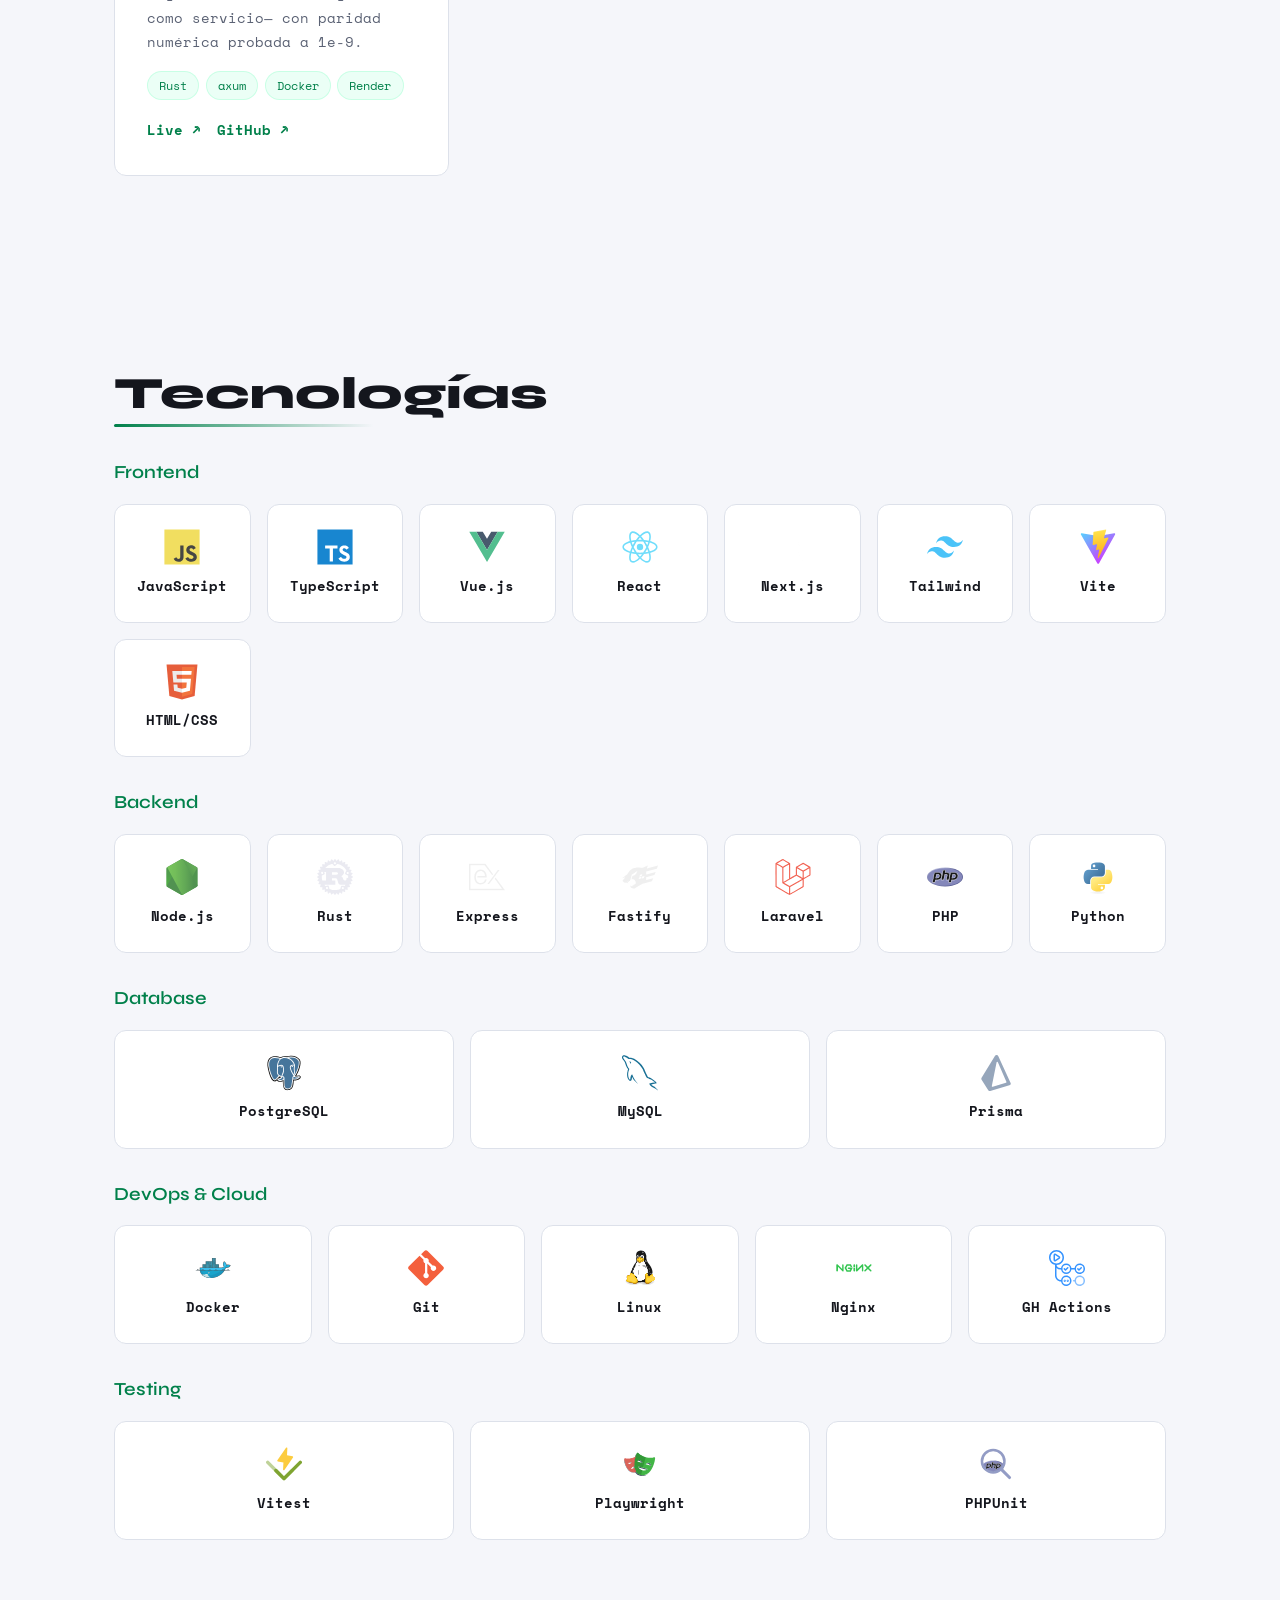
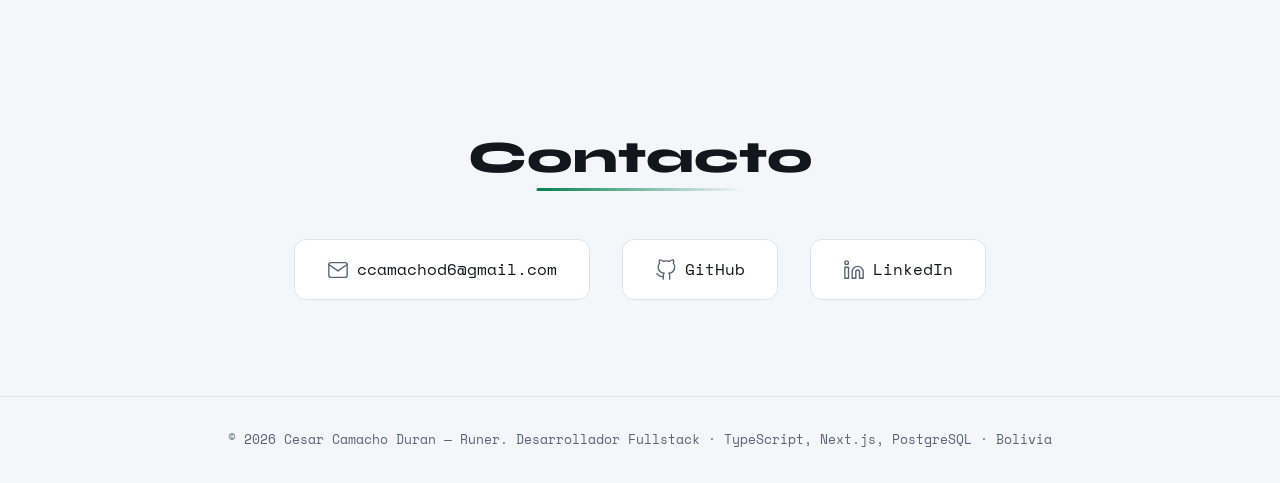
==== commit 1707ce24: "fix(icons): draw PHPUnit as PHP inside a magnifier, and version the assets PHPUnit now shows the PHP" ====
--- a/index.html
+++ b/index.html
@@ -69,12 +69,12 @@
         <link rel="preconnect" href="https://fonts.googleapis.com" />
         <link rel="preconnect" href="https://fonts.gstatic.com" crossorigin />
         <link rel="stylesheet" href="https://fonts.googleapis.com/css2?family=Space+Mono:wght@400;700&family=Syne:wght@400;600;800&display=swap" />
-        <link rel="stylesheet" href="css/tokens.css" />
-        <link rel="stylesheet" href="css/base.css" />
-        <link rel="stylesheet" href="css/layout.css" />
-        <link rel="stylesheet" href="css/components.css" />
-        <link rel="stylesheet" href="css/responsive.css" />
-        <link rel="stylesheet" href="css/print.css" />
+        <link rel="stylesheet" href="css/tokens.css?v=20261117a" />
+        <link rel="stylesheet" href="css/base.css?v=20261117a" />
+        <link rel="stylesheet" href="css/layout.css?v=20261117a" />
+        <link rel="stylesheet" href="css/components.css?v=20261117a" />
+        <link rel="stylesheet" href="css/responsive.css?v=20261117a" />
+        <link rel="stylesheet" href="css/print.css?v=20261117a" />
     </head>
     <body>
         <a href="#hero" class="skip-link" data-es="Saltar al contenido" data-en="Skip to content">Saltar al contenido</a>
@@ -526,6 +526,6 @@
         <script>
             document.documentElement.classList.replace("no-js", "js");
         </script>
-        <script type="module" src="js/main.js"></script>
+        <script type="module" src="js/main.js?v=20261117a"></script>
     </body>
 </html>
--- a/css/components.css
+++ b/css/components.css
@@ -65,6 +65,9 @@
     font-family: "Syne", sans-serif;
     font-size: 1.15rem;
     font-weight: 600;
+    line-height: 1.45;
+    padding-bottom: 0.12em;
+    overflow: visible;
     color: var(--accent);
     margin: 2rem 0 1rem;
 }
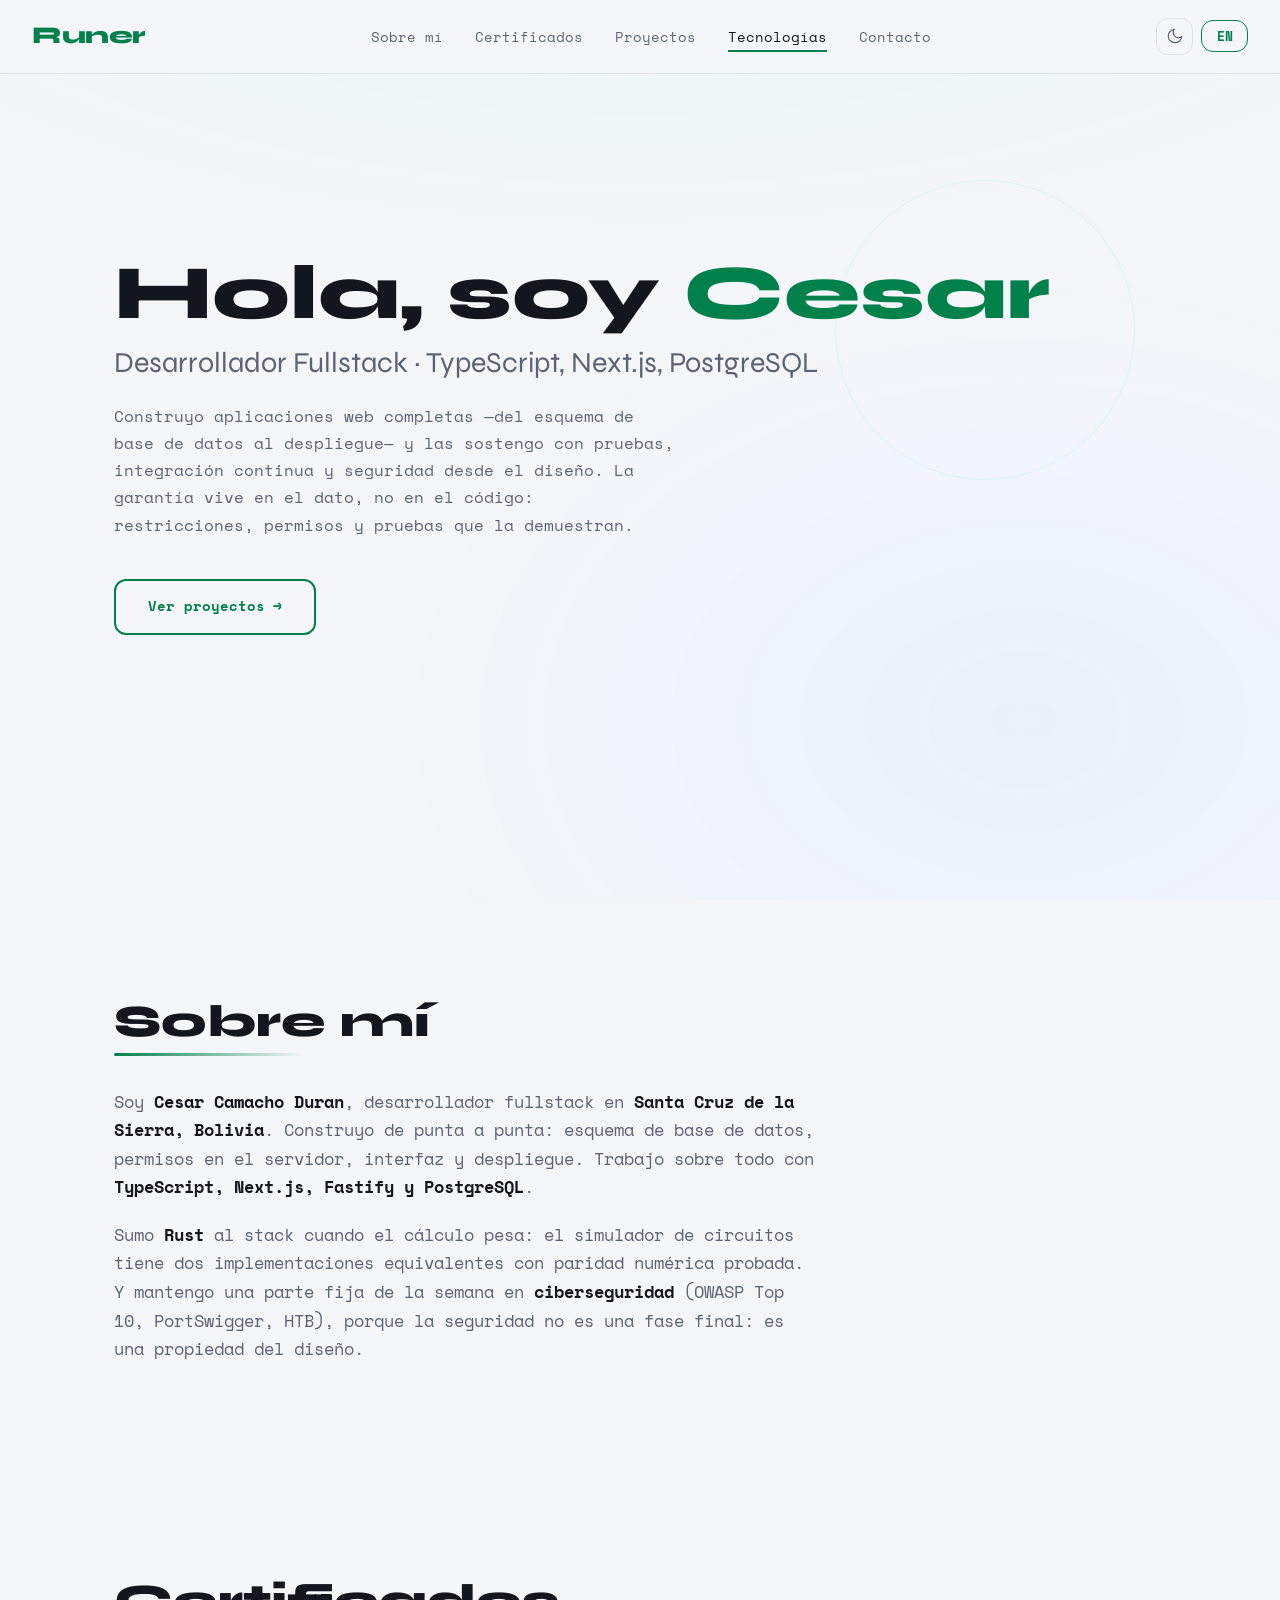
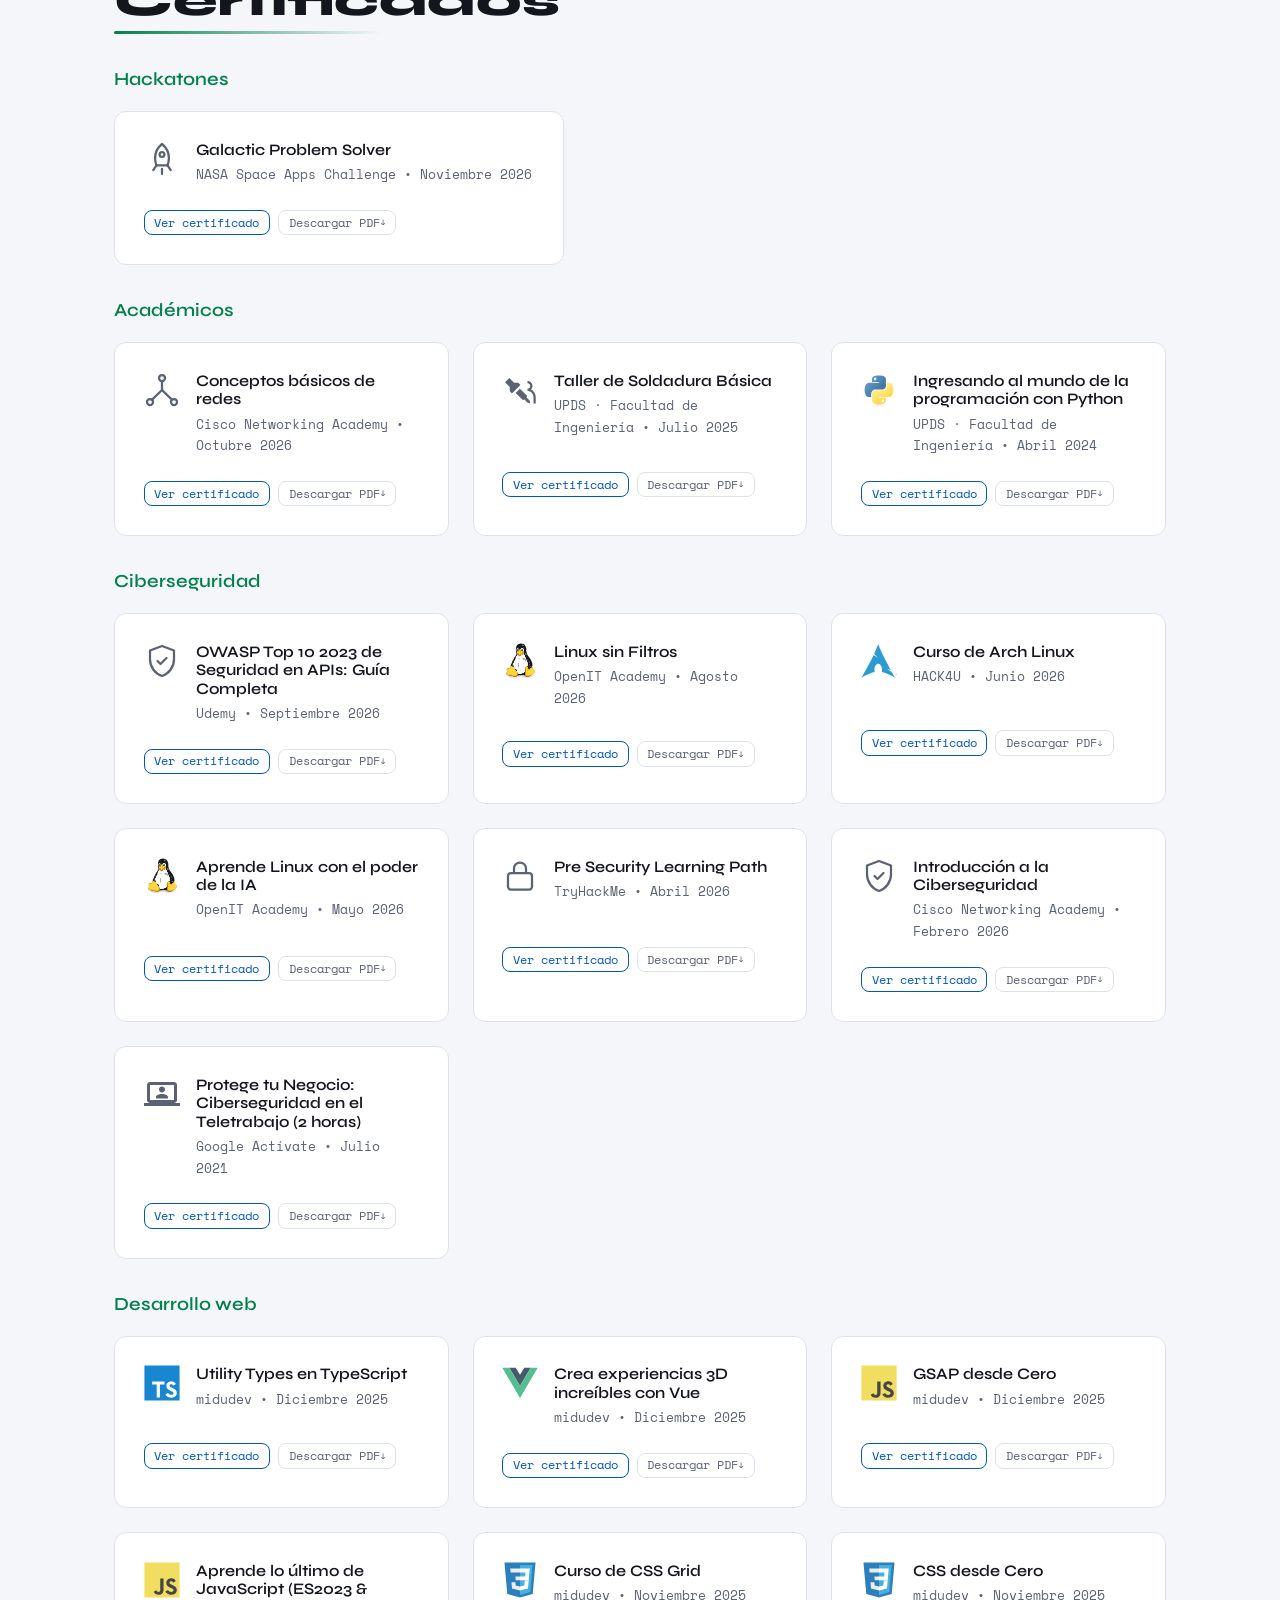
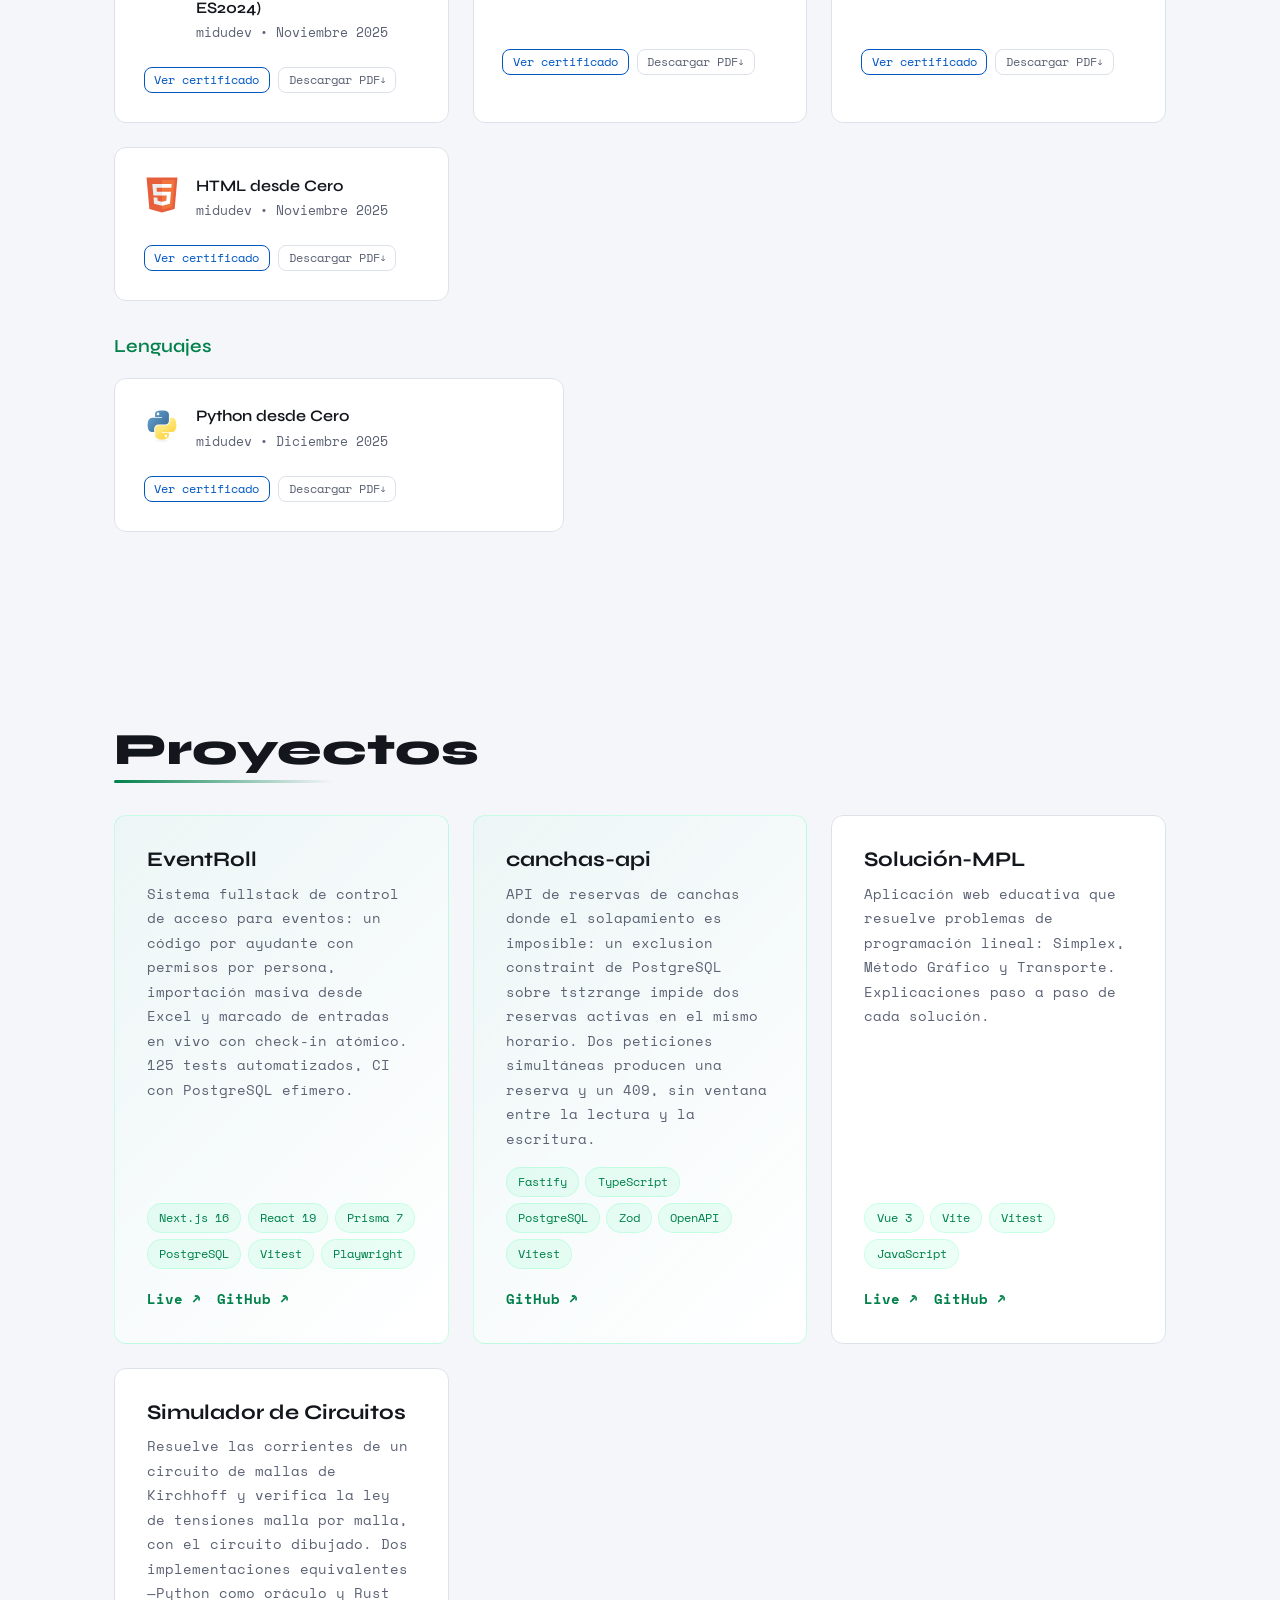
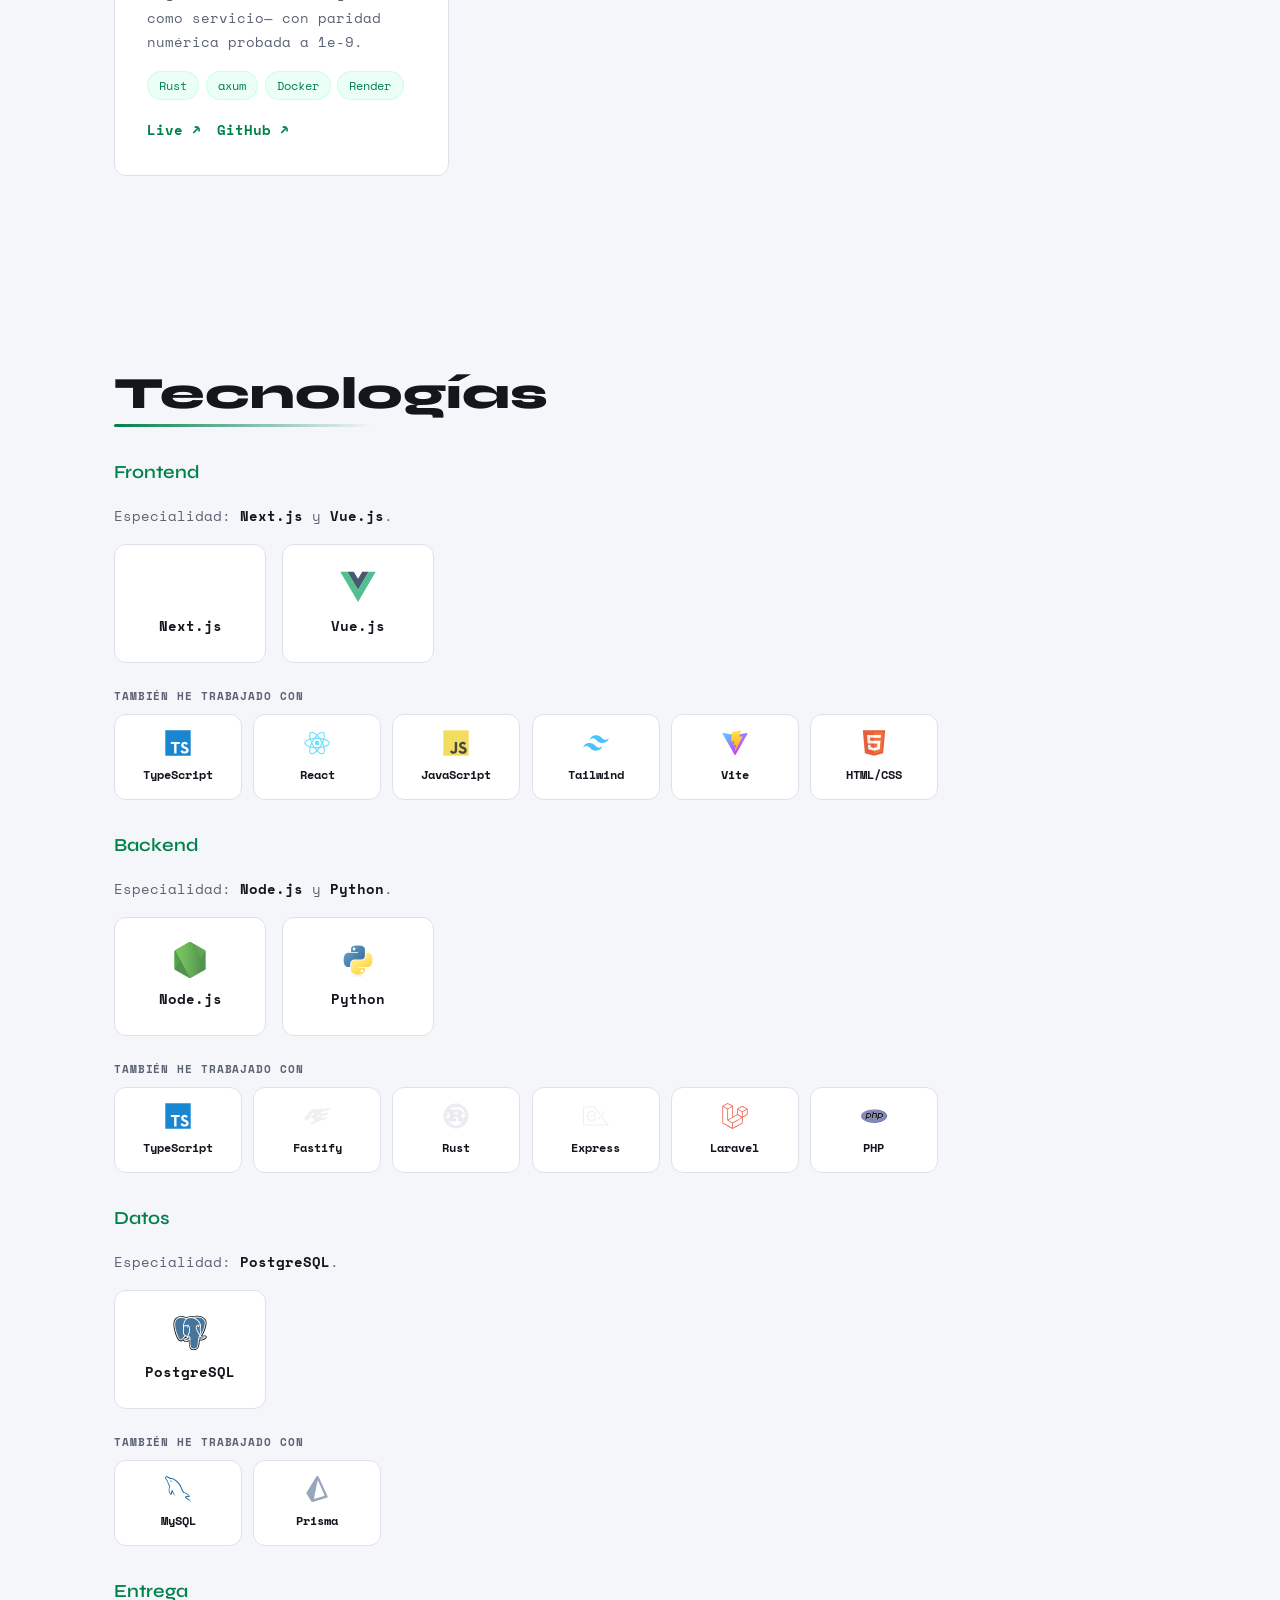
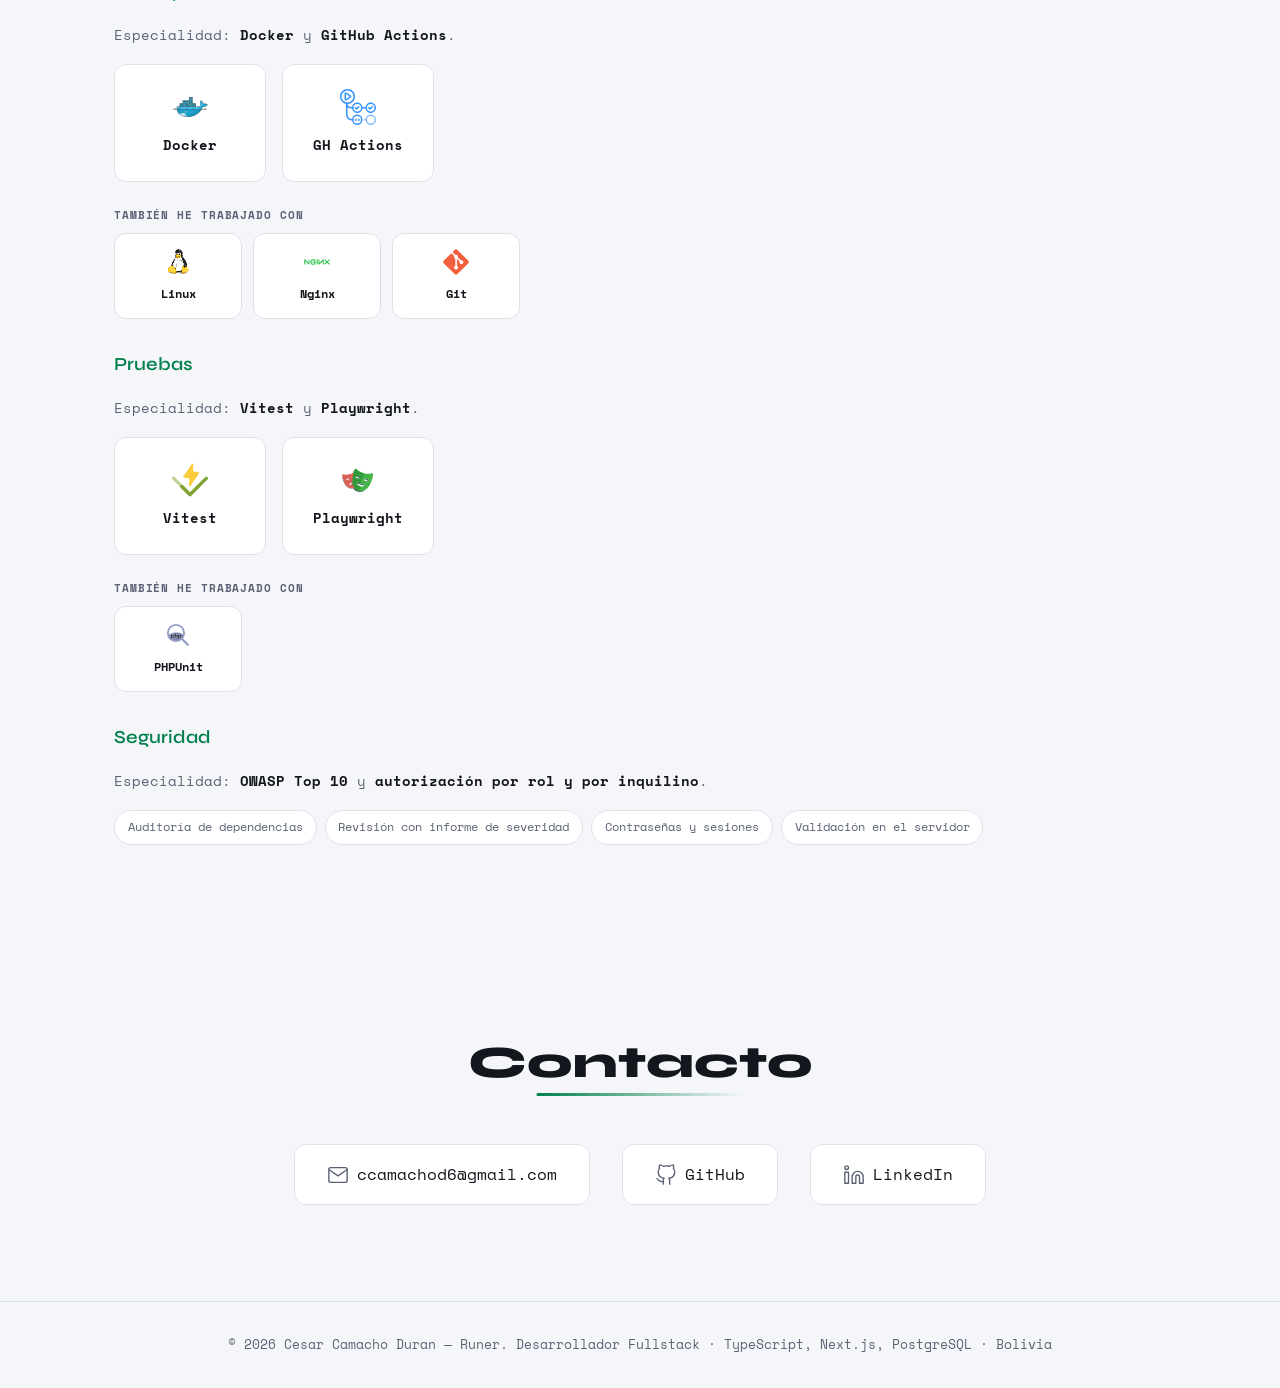
==== commit 57a4316c: "feat(skills): state a specialty per area and list the rest as worked with The grid was a flat list w" ====
--- a/index.html
+++ b/index.html
@@ -69,12 +69,12 @@
         <link rel="preconnect" href="https://fonts.googleapis.com" />
         <link rel="preconnect" href="https://fonts.gstatic.com" crossorigin />
         <link rel="stylesheet" href="https://fonts.googleapis.com/css2?family=Space+Mono:wght@400;700&family=Syne:wght@400;600;800&display=swap" />
-        <link rel="stylesheet" href="css/tokens.css?v=20261117a" />
-        <link rel="stylesheet" href="css/base.css?v=20261117a" />
-        <link rel="stylesheet" href="css/layout.css?v=20261117a" />
-        <link rel="stylesheet" href="css/components.css?v=20261117a" />
-        <link rel="stylesheet" href="css/responsive.css?v=20261117a" />
-        <link rel="stylesheet" href="css/print.css?v=20261117a" />
+        <link rel="stylesheet" href="css/tokens.css?v=20261117b" />
+        <link rel="stylesheet" href="css/base.css?v=20261117b" />
+        <link rel="stylesheet" href="css/layout.css?v=20261117b" />
+        <link rel="stylesheet" href="css/components.css?v=20261117b" />
+        <link rel="stylesheet" href="css/responsive.css?v=20261117b" />
+        <link rel="stylesheet" href="css/print.css?v=20261117b" />
     </head>
     <body>
         <a href="#hero" class="skip-link" data-es="Saltar al contenido" data-en="Skip to content">Saltar al contenido</a>
@@ -455,49 +455,79 @@
             <h2 data-es="Tecnologías" data-en="Technology">Tecnologías</h2>
 
             <h3 class="certs-category" data-es="Frontend" data-en="Frontend">Frontend</h3>
+            <p class="skill-specialty" data-es="Especialidad: <strong>Next.js</strong> y <strong>Vue.js</strong>." data-en="Specialty: <strong>Next.js</strong> and <strong>Vue.js</strong>.">Especialidad: <strong>Next.js</strong> y <strong>Vue.js</strong>.</p>
             <div class="skills-grid reveal-children">
-                <div class="skill-card"><div class="skill-icon"><img src="icons/javascript.svg" alt="JS" loading="lazy"></div><div class="skill-name">JavaScript</div></div>
-                <div class="skill-card"><div class="skill-icon"><img src="icons/typescript.svg" alt="TS" loading="lazy"></div><div class="skill-name">TypeScript</div></div>
-                <div class="skill-card"><div class="skill-icon"><img src="icons/vuejs.svg" alt="Vue" loading="lazy"></div><div class="skill-name">Vue.js</div></div>
+                <div class="skill-card"><div class="skill-icon"><img src="icons/nextjs.svg" alt="Next.js" loading="lazy"></div><div class="skill-name">Next.js</div></div>
+                <div class="skill-card"><div class="skill-icon"><img src="icons/vuejs.svg" alt="Vue.js" loading="lazy"></div><div class="skill-name">Vue.js</div></div>
+            </div>
+            <p class="skills-also" data-es="También he trabajado con" data-en="Also worked with">También he trabajado con</p>
+            <div class="skills-grid skills-grid--compact reveal-children">
+                <div class="skill-card"><div class="skill-icon"><img src="icons/typescript.svg" alt="TypeScript" loading="lazy"></div><div class="skill-name">TypeScript</div></div>
                 <div class="skill-card"><div class="skill-icon"><img src="icons/react.svg" alt="React" loading="lazy"></div><div class="skill-name">React</div></div>
-                <div class="skill-card"><div class="skill-icon"><img src="icons/nextjs.svg" alt="Next" loading="lazy"></div><div class="skill-name">Next.js</div></div>
-                <div class="skill-card"><div class="skill-icon"><img src="icons/tailwindcss.svg" alt="TW" loading="lazy"></div><div class="skill-name">Tailwind</div></div>
+                <div class="skill-card"><div class="skill-icon"><img src="icons/javascript.svg" alt="JavaScript" loading="lazy"></div><div class="skill-name">JavaScript</div></div>
+                <div class="skill-card"><div class="skill-icon"><img src="icons/tailwindcss.svg" alt="Tailwind" loading="lazy"></div><div class="skill-name">Tailwind</div></div>
                 <div class="skill-card"><div class="skill-icon"><img src="icons/vitejs.svg" alt="Vite" loading="lazy"></div><div class="skill-name">Vite</div></div>
                 <div class="skill-card"><div class="skill-icon"><img src="icons/html5.svg" alt="HTML" loading="lazy"></div><div class="skill-name">HTML/CSS</div></div>
             </div>
 
             <h3 class="certs-category" data-es="Backend" data-en="Backend">Backend</h3>
+            <p class="skill-specialty" data-es="Especialidad: <strong>Node.js</strong> y <strong>Python</strong>." data-en="Specialty: <strong>Node.js</strong> and <strong>Python</strong>.">Especialidad: <strong>Node.js</strong> y <strong>Python</strong>.</p>
             <div class="skills-grid reveal-children">
-                <div class="skill-card"><div class="skill-icon"><img src="icons/nodejs.svg" alt="Node" loading="lazy"></div><div class="skill-name">Node.js</div></div>
+                <div class="skill-card"><div class="skill-icon"><img src="icons/nodejs.svg" alt="Node.js" loading="lazy"></div><div class="skill-name">Node.js</div></div>
+                <div class="skill-card"><div class="skill-icon"><img src="icons/python.svg" alt="Python" loading="lazy"></div><div class="skill-name">Python</div></div>
+            </div>
+            <p class="skills-also" data-es="También he trabajado con" data-en="Also worked with">También he trabajado con</p>
+            <div class="skills-grid skills-grid--compact reveal-children">
+                <div class="skill-card"><div class="skill-icon"><img src="icons/typescript.svg" alt="TypeScript" loading="lazy"></div><div class="skill-name">TypeScript</div></div>
+                <div class="skill-card"><div class="skill-icon"><img src="icons/fastify.svg" alt="Fastify" loading="lazy"></div><div class="skill-name">Fastify</div></div>
                 <div class="skill-card"><div class="skill-icon"><img src="icons/rust.svg" alt="Rust" loading="lazy"></div><div class="skill-name">Rust</div></div>
                 <div class="skill-card"><div class="skill-icon"><img src="icons/express.svg" alt="Express" loading="lazy"></div><div class="skill-name">Express</div></div>
-                <div class="skill-card"><div class="skill-icon"><img src="icons/fastify.svg" alt="Fastify" loading="lazy"></div><div class="skill-name">Fastify</div></div>
                 <div class="skill-card"><div class="skill-icon"><img src="icons/laravel.svg" alt="Laravel" loading="lazy"></div><div class="skill-name">Laravel</div></div>
                 <div class="skill-card"><div class="skill-icon"><img src="icons/php.svg" alt="PHP" loading="lazy"></div><div class="skill-name">PHP</div></div>
-                <div class="skill-card"><div class="skill-icon"><img src="icons/python.svg" alt="Python" loading="lazy"></div><div class="skill-name">Python</div></div>
-            </div>
-
-            <h3 class="certs-category">Database</h3>
+            </div>
+
+            <h3 class="certs-category" data-es="Datos" data-en="Data">Datos</h3>
+            <p class="skill-specialty" data-es="Especialidad: <strong>PostgreSQL</strong>." data-en="Specialty: <strong>PostgreSQL</strong>.">Especialidad: <strong>PostgreSQL</strong>.</p>
             <div class="skills-grid reveal-children">
-                <div class="skill-card"><div class="skill-icon"><img src="icons/postgresql.svg" alt="PG" loading="lazy"></div><div class="skill-name">PostgreSQL</div></div>
+                <div class="skill-card"><div class="skill-icon"><img src="icons/postgresql.svg" alt="PostgreSQL" loading="lazy"></div><div class="skill-name">PostgreSQL</div></div>
+            </div>
+            <p class="skills-also" data-es="También he trabajado con" data-en="Also worked with">También he trabajado con</p>
+            <div class="skills-grid skills-grid--compact reveal-children">
                 <div class="skill-card"><div class="skill-icon"><img src="icons/mysql.svg" alt="MySQL" loading="lazy"></div><div class="skill-name">MySQL</div></div>
                 <div class="skill-card"><div class="skill-icon"><img src="icons/prisma.svg" alt="Prisma" loading="lazy"></div><div class="skill-name">Prisma</div></div>
             </div>
 
-            <h3 class="certs-category">DevOps &amp; Cloud</h3>
+            <h3 class="certs-category" data-es="Entrega" data-en="Delivery">Entrega</h3>
+            <p class="skill-specialty" data-es="Especialidad: <strong>Docker</strong> y <strong>GitHub Actions</strong>." data-en="Specialty: <strong>Docker</strong> and <strong>GitHub Actions</strong>.">Especialidad: <strong>Docker</strong> y <strong>GitHub Actions</strong>.</p>
             <div class="skills-grid reveal-children">
                 <div class="skill-card"><div class="skill-icon"><img src="icons/docker.svg" alt="Docker" loading="lazy"></div><div class="skill-name">Docker</div></div>
-                <div class="skill-card"><div class="skill-icon"><img src="icons/git.svg" alt="Git" loading="lazy"></div><div class="skill-name">Git</div></div>
+                <div class="skill-card"><div class="skill-icon"><img src="icons/githubactions.svg" alt="GitHub Actions" loading="lazy"></div><div class="skill-name">GH Actions</div></div>
+            </div>
+            <p class="skills-also" data-es="También he trabajado con" data-en="Also worked with">También he trabajado con</p>
+            <div class="skills-grid skills-grid--compact reveal-children">
                 <div class="skill-card"><div class="skill-icon"><img src="icons/linux.svg" alt="Linux" loading="lazy"></div><div class="skill-name">Linux</div></div>
                 <div class="skill-card"><div class="skill-icon"><img src="icons/nginx.svg" alt="Nginx" loading="lazy"></div><div class="skill-name">Nginx</div></div>
-                <div class="skill-card"><div class="skill-icon"><img src="icons/githubactions.svg" alt="GHA" loading="lazy"></div><div class="skill-name">GH Actions</div></div>
-            </div>
-
-            <h3 class="certs-category">Testing</h3>
+                <div class="skill-card"><div class="skill-icon"><img src="icons/git.svg" alt="Git" loading="lazy"></div><div class="skill-name">Git</div></div>
+            </div>
+
+            <h3 class="certs-category" data-es="Pruebas" data-en="Testing">Pruebas</h3>
+            <p class="skill-specialty" data-es="Especialidad: <strong>Vitest</strong> y <strong>Playwright</strong>." data-en="Specialty: <strong>Vitest</strong> and <strong>Playwright</strong>.">Especialidad: <strong>Vitest</strong> y <strong>Playwright</strong>.</p>
             <div class="skills-grid reveal-children">
                 <div class="skill-card"><div class="skill-icon"><img src="icons/vitest.svg" alt="Vitest" loading="lazy"></div><div class="skill-name">Vitest</div></div>
                 <div class="skill-card"><div class="skill-icon"><img src="icons/playwright.svg" alt="Playwright" loading="lazy"></div><div class="skill-name">Playwright</div></div>
+            </div>
+            <p class="skills-also" data-es="También he trabajado con" data-en="Also worked with">También he trabajado con</p>
+            <div class="skills-grid skills-grid--compact reveal-children">
                 <div class="skill-card"><div class="skill-icon"><img src="icons/phpunit.svg" alt="PHPUnit" loading="lazy"></div><div class="skill-name">PHPUnit</div></div>
+            </div>
+
+            <h3 class="certs-category" data-es="Seguridad" data-en="Security">Seguridad</h3>
+            <p class="skill-specialty" data-es="Especialidad: <strong>OWASP Top 10</strong> y <strong>autorización por rol y por inquilino</strong>." data-en="Specialty: <strong>OWASP Top 10</strong> and <strong>role and tenant scoped authorization</strong>.">Especialidad: <strong>OWASP Top 10</strong> y <strong>autorización por rol y por inquilino</strong>.</p>
+            <div class="skills-tags reveal-children">
+                <span data-es="Auditoría de dependencias" data-en="Dependency audit">Auditoría de dependencias</span>
+                <span data-es="Revisión con informe de severidad" data-en="Review with severity report">Revisión con informe de severidad</span>
+                <span data-es="Contraseñas y sesiones" data-en="Passwords and sessions">Contraseñas y sesiones</span>
+                <span data-es="Validación en el servidor" data-en="Server-side validation">Validación en el servidor</span>
             </div>
         </section>
 
@@ -526,6 +556,6 @@
         <script>
             document.documentElement.classList.replace("no-js", "js");
         </script>
-        <script type="module" src="js/main.js?v=20261117a"></script>
+        <script type="module" src="js/main.js?v=20261117b"></script>
     </body>
 </html>
--- a/css/components.css
+++ b/css/components.css
@@ -3,8 +3,9 @@
    ============================================ */
 #skills .skills-grid {
     display: grid;
-    grid-template-columns: repeat(auto-fit, minmax(130px, 1fr));
+    grid-template-columns: repeat(auto-fill, minmax(130px, 152px));
     gap: 1rem;
+    justify-content: start;
 }
 
 .skill-card {
@@ -56,6 +57,62 @@
     font-size: 0.85rem;
     font-weight: 700;
     color: var(--text);
+}
+
+/* Each area states its specialty first; the rest of the stack follows as a
+   smaller row, so the page says what he is strong in before what he has used. */
+.skill-specialty {
+    font-size: 0.9rem;
+    color: var(--text-dim);
+    margin-bottom: 1rem;
+}
+
+.skill-specialty strong {
+    color: var(--text);
+    font-weight: 700;
+}
+
+.skills-also {
+    font-size: 0.7rem;
+    font-weight: 700;
+    letter-spacing: 0.08em;
+    text-transform: uppercase;
+    color: var(--text-dim);
+    margin: 1.4rem 0 0.6rem;
+}
+
+#skills .skills-grid--compact {
+    grid-template-columns: repeat(auto-fill, minmax(108px, 128px));
+    gap: 0.7rem;
+}
+
+.skills-grid--compact .skill-card {
+    padding: 0.9rem 0.6rem;
+}
+
+.skills-grid--compact .skill-icon svg,
+.skills-grid--compact .skill-icon img {
+    width: 26px;
+    height: 26px;
+}
+
+.skills-grid--compact .skill-name {
+    font-size: 0.72rem;
+}
+
+.skills-tags {
+    display: flex;
+    flex-wrap: wrap;
+    gap: 0.5rem;
+}
+
+.skills-tags span {
+    font-size: 0.75rem;
+    padding: 0.4rem 0.8rem;
+    border: 1px solid var(--border);
+    border-radius: 999px;
+    color: var(--text-dim);
+    background: var(--bg2);
 }
 
 /* ============================================
